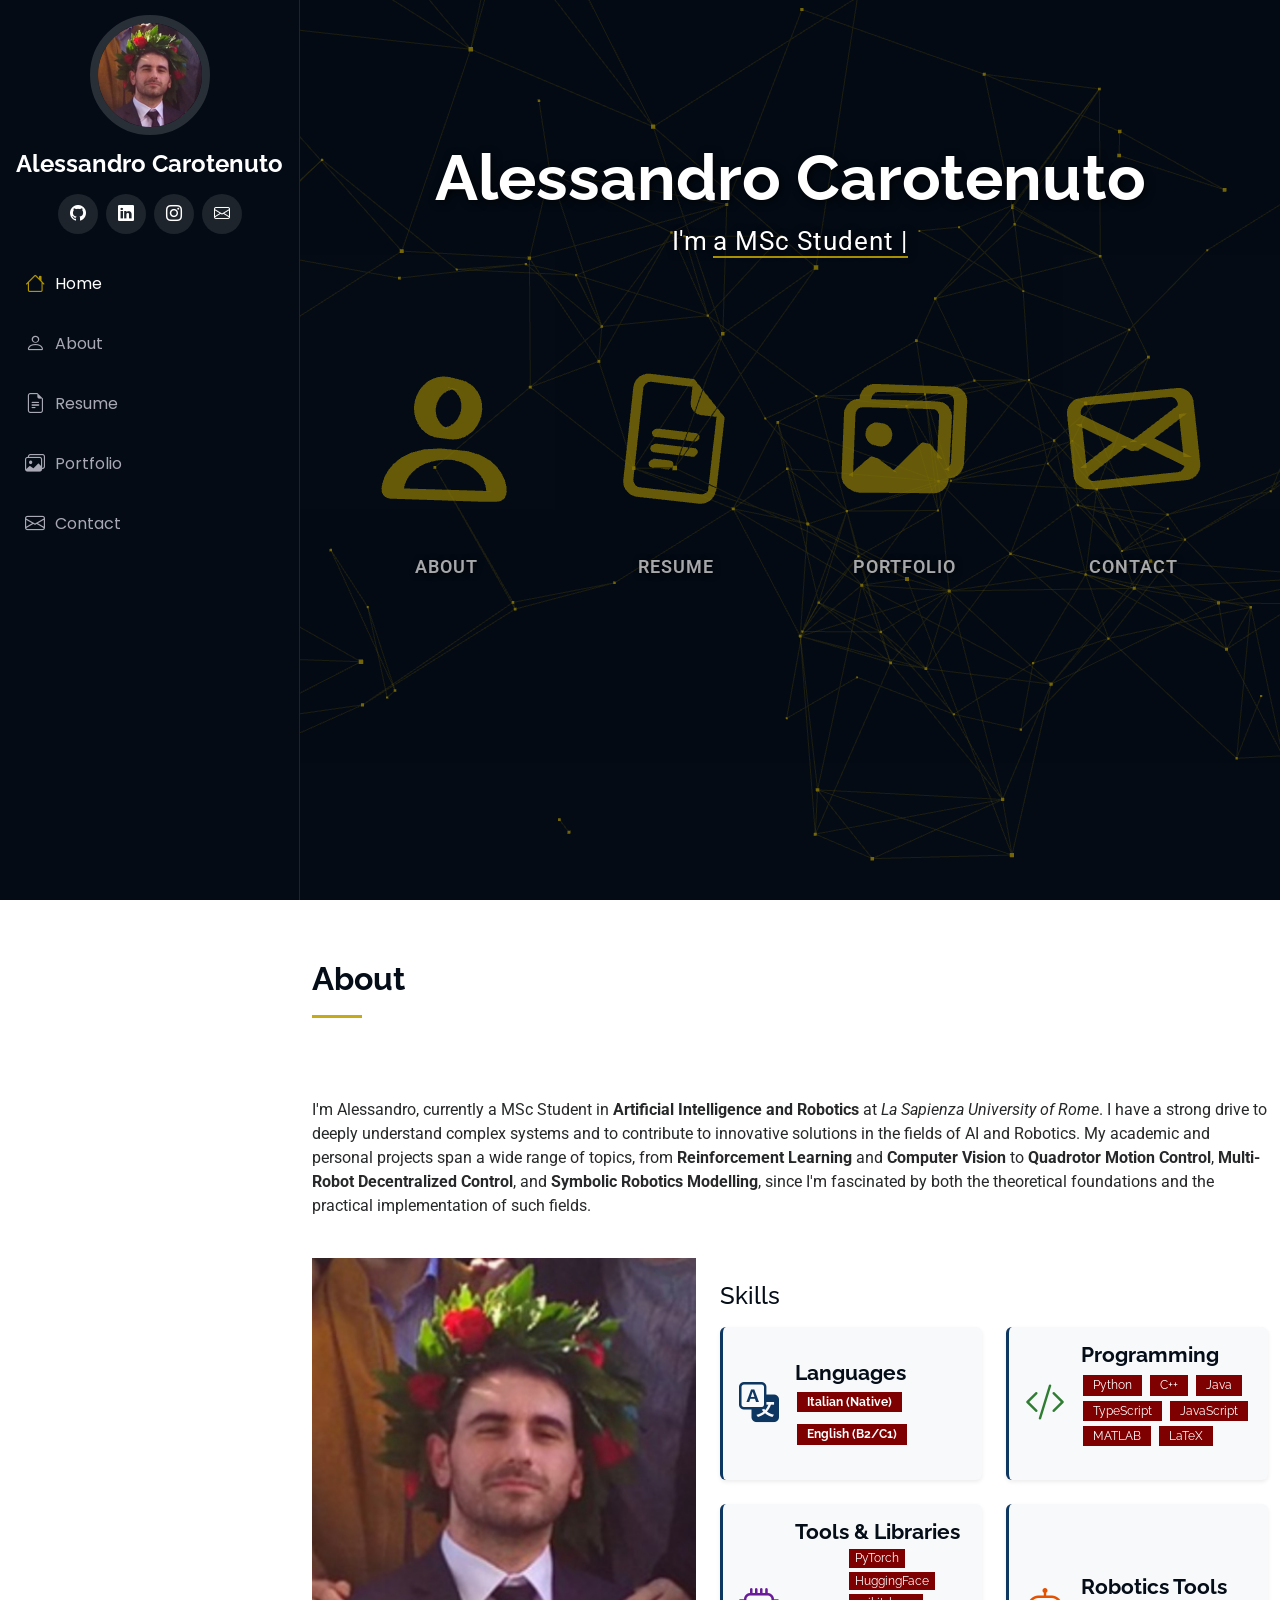
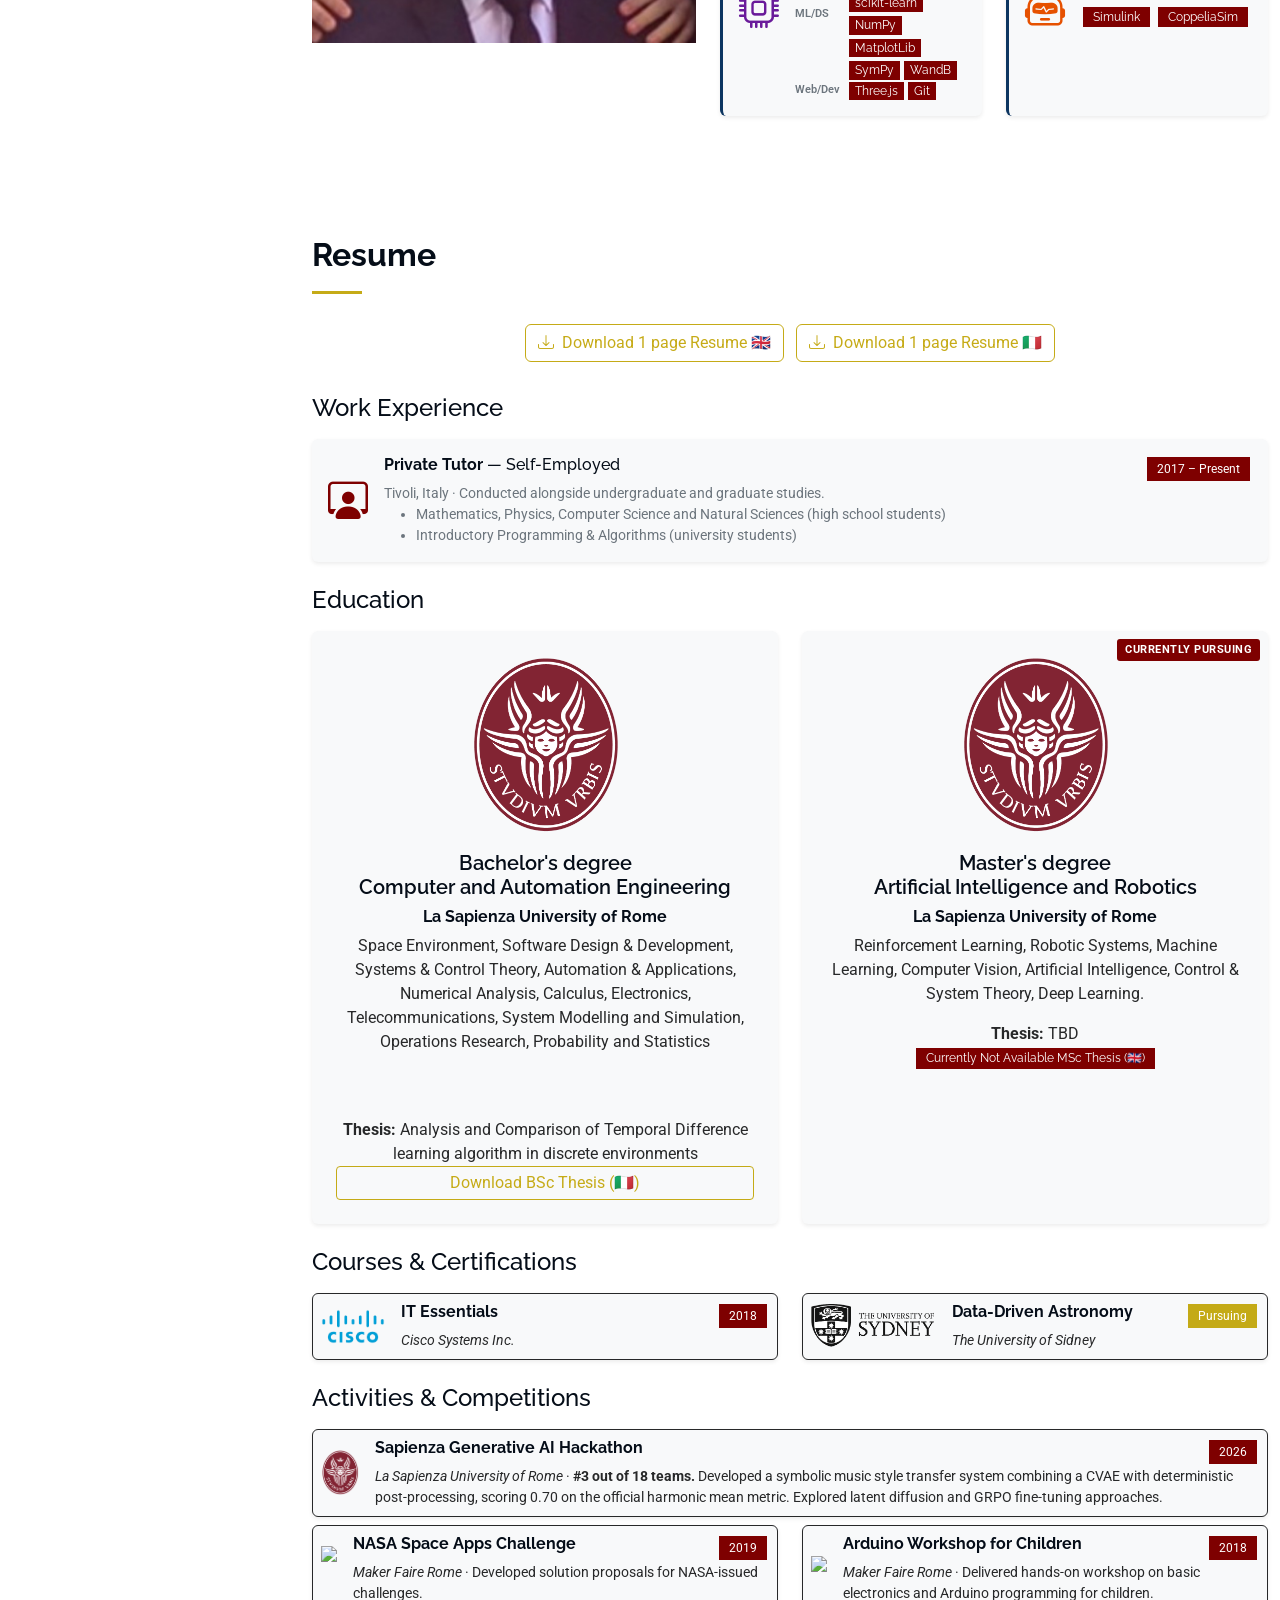
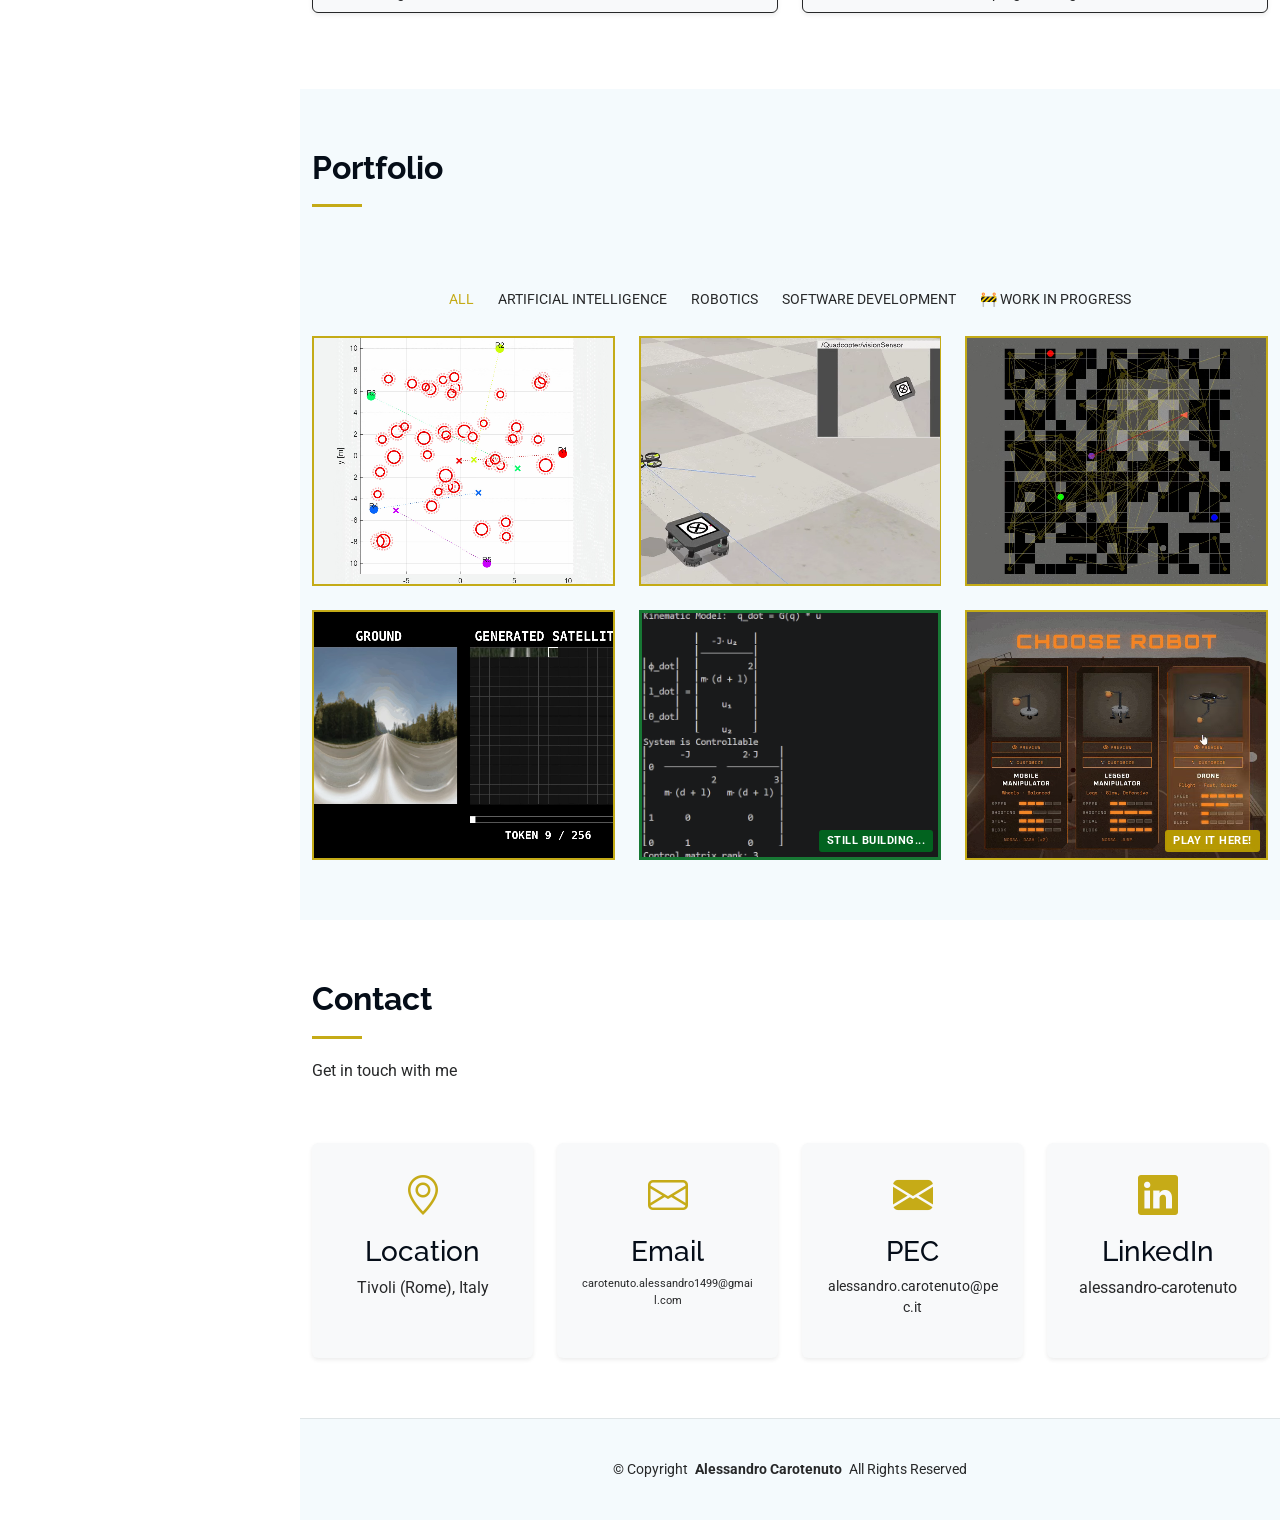
==== index.html @ baea4a48 "update box skills" ====
﻿  <!DOCTYPE html>
  <html lang="en">

  <head>
    <meta charset="utf-8">
    <meta content="width=device-width, initial-scale=1.0" name="viewport">
    <title>A. Carotenuto | Portfolio</title>
    <meta content="Portfolio of Alessandro Carotenuto, MSc student in Artificial Intelligence and Robotics at La Sapienza University of Rome. Projects in reinforcement learning, computer vision, and multi-robot systems." name="description">
    <meta content="Alessandro Carotenuto, AI, Robotics, Machine Learning, Reinforcement Learning, Computer Vision, Sapienza, Portfolio" name="keywords">

    <!-- Favicons -->
    <link href="assets/img/favicon.png" rel="icon">
    <link href="assets/img/apple-touch-icon.png" rel="apple-touch-icon">

    <!-- Fonts -->
    <link href="https://fonts.googleapis.com" rel="preconnect">
    <link href="https://fonts.gstatic.com" rel="preconnect" crossorigin>
    <link href="https://fonts.googleapis.com/css2?family=Roboto:ital,wght@0,100;0,300;0,400;0,500;0,700;0,900;1,100;1,300;1,400;1,500;1,700;1,900&family=Poppins:ital,wght@0,100;0,200;0,300;0,400;0,500;0,600;0,700;0,800;0,900;1,100;1,200;1,300;1,400;1,500;1,600;1,700;1,800;1,900&family=Raleway:ital,wght@0,100;0,200;0,300;0,400;0,500;0,600;0,700;0,800;0,900;1,100;1,200;1,300;1,400;1,500;1,600;1,700;1,800;1,900&display=swap" rel="stylesheet">

    <!-- Vendor CSS Files -->
    <link href="assets/vendor/bootstrap/css/bootstrap.min.css" rel="stylesheet">
    <link href="assets/vendor/bootstrap-icons/bootstrap-icons.css" rel="stylesheet">
    <link href="assets/vendor/aos/aos.css" rel="stylesheet">
    <link href="assets/vendor/glightbox/css/glightbox.min.css" rel="stylesheet">
    <link href="assets/vendor/swiper/swiper-bundle.min.css" rel="stylesheet">

    <!-- Main CSS File -->
    <link href="assets/css/main.css" rel="stylesheet">

    <!-- Cloudflare Web Analytics -->
    <script defer src='https://static.cloudflareinsights.com/beacon.min.js' data-cf-beacon='{"token": "b666515f1a87480980a5361e55433eb5"}'></script>
    <!-- End Cloudflare Web Analytics -->
  </head>

  <body class="index-page">

    <header id="header" class="header dark-background d-flex flex-column">
      <i class="header-toggle d-xl-none bi bi-list"></i>

      <div class="profile-img">
        <img src="assets/img/my-profile-img.jpeg" alt="" class="img-fluid rounded-circle">
      </div>

      <a href="index.html" class="logo d-flex align-items-center justify-content-center">
        <!-- Uncomment the line below if you also wish to use an image logo -->
        <!-- <img src="assets/img/logo.png" alt=""> -->
        <h1 class="sitename">Alessandro Carotenuto</h1>
      </a>

      <div class="social-links text-center">
        <a href="https://github.com/Alessandro-Carotenuto" class="github"><i class="bi bi-github"></i></a>
        <a href="https://www.linkedin.com/in/alessandro-carotenuto-airo" class="linkedin"><i class="bi bi-linkedin"></i></a>
        <a href="https://www.instagram.com/_wisewackywizard_/" class="instagram"><i class="bi bi-instagram"></i></a>
        <a href="mailto:carotenuto.alessandro1499@gmail.com" class="email"><i class="bi bi-envelope"></i></a>
      </div>

      <nav id="navmenu" class="navmenu">
        <ul>
          <li><a href="#coverpage" class="active"><i class="bi bi-house navicon"></i>Home</a></li>
          <li><a href="#about"><i class="bi bi-person navicon"></i> About</a></li>
          <li><a href="#resume"><i class="bi bi-file-earmark-text navicon"></i> Resume</a></li>
          <li><a href="#portfolio"><i class="bi bi-images navicon"></i> Portfolio</a></li>
          <li><a href="#contact"><i class="bi bi-envelope navicon"></i> Contact</a></li>
        </ul>
      </nav>
    </header>

    <main class="main">

      <!-- Hero Section -->
      <section id="coverpage" class="hero section dark-background">

        <canvas id="hero-canvas" aria-hidden="true"></canvas>

        <div class="container" data-aos="fade-up" data-aos-delay="100">
          <h2>Alessandro Carotenuto</h2>
          <p>I'm <span class="typed" data-typed-items="a MSc Student in Artificial Intelligence and Robotics"></span><span class="typed-cursor typed-cursor--blink" aria-hidden="true"></span><span class="typed-cursor typed-cursor--blink" aria-hidden="true"></span></p>

          <nav class="hero-nav" id="hero-nav" aria-label="Section navigation">
            <a href="#about" class="hero-nav-item">
              <span class="hero-nav-slot" data-hero-slot="0" aria-hidden="true"></span>
              <span class="hero-nav-label">About</span>
            </a>
            <a href="#resume" class="hero-nav-item">
              <span class="hero-nav-slot" data-hero-slot="1" aria-hidden="true"></span>
              <span class="hero-nav-label">Resume</span>
            </a>
            <a href="#portfolio" class="hero-nav-item">
              <span class="hero-nav-slot" data-hero-slot="2" aria-hidden="true"></span>
              <span class="hero-nav-label">Portfolio</span>
            </a>
            <a href="#contact" class="hero-nav-item">
              <span class="hero-nav-slot" data-hero-slot="3" aria-hidden="true"></span>
              <span class="hero-nav-label">Contact</span>
            </a>
          </nav>
        </div>

      </section><!-- /Hero Section -->

      <!-- About Section -->
      <section id="about" class="about section">

        <!-- Section Title -->
        <div class="container section-title" data-aos="fade-up">
          <h2>About</h2>
        </div><!-- End Section Title -->

        <div class="container" data-aos="fade-up" data-aos-delay="100">

          <div class="row gy-4 justify-content-center">
            <div><p>I'm Alessandro, currently a MSc Student in <strong>Artificial Intelligence and Robotics</strong> at <i>La Sapienza University of Rome</i>.
                  I have a strong drive to deeply understand complex systems and to contribute to innovative solutions
                  in the fields of AI and Robotics. My academic and personal projects span a wide range of topics,
                  from <strong>Reinforcement Learning</strong> and <strong>Computer Vision</strong> to <strong>Quadrotor Motion Control</strong>, <strong>Multi-Robot Decentralized Control</strong>,
                  and <strong>Symbolic Robotics Modelling</strong>, since I'm fascinated by both the theoretical foundations
                  and the practical implementation of such fields.</p></div>
            <div class="col-lg-5">
              <img src="assets/img/my-profile-img.jpeg" class="img-fluid" alt="">
            </div>
            <div class="col-lg-7 content">

          <h4 class="mt-4 mb-3">Skills</h4>
          <div class="row gy-4">

          <!-- Languages Card -->
          <div class="col-md-6">
            <div class="d-flex align-items-center p-3 bg-light rounded shadow-sm h-100 gap-3" style="border-left: 3px solid #0d3661;">
              <i class="bi bi-translate fs-1" style="color: #0d3661"></i>
              <div>
                <h3 class="mb-1 fw-bold" style="font-size: 1.3rem;">Languages</h3>
                <div class="d-flex gap-2 flex-wrap mt-1">
                  <h4 class="skills-tag"><strong>Italian (Native)</strong></h4>
                  <h4 class="skills-tag"><strong>English (B2/C1)</strong></h4>
                </div>
              </div>
            </div>
          </div>

          <!-- Programming Card -->
          <div class="col-md-6">
            <div class="d-flex align-items-center p-3 bg-light rounded shadow-sm h-100 gap-3" style="border-left: 3px solid #0d3661;">
              <i class="bi bi-code-slash fs-1" style="color: #2e7d32"></i>
              <div>
                <h3 class="mb-1 fw-bold" style="font-size: 1.3rem;">Programming</h3>
                <p class="mb-0 text-secondary" style="font-size: 0.9rem; line-height: 1.2;"><h4 class="skills-tag" tabindex="0" data-bs-toggle="popover" data-bs-trigger="focus" data-bs-title="Python" data-bs-html="true" data-bs-content="Main language used in:<div class=&quot;mt-1&quot;><a class=&quot;popover-tag-btn&quot; href=&quot;portfolio pages/groundtoaerial.html&quot;>Ground-to-Aerial Image Synthesis</a><a class=&quot;popover-tag-btn&quot; href=&quot;portfolio pages/worldgraphrl.html&quot;>Hierarchical RL with Learned World Graph for Navigation</a><a class=&quot;popover-tag-btn&quot; href=&quot;portfolio pages/FASE.html&quot;>Robotics FASE Toolbox</a></div> &amp; Sapienza Generative AI Hackathon">Python</h4>
                  <h4 class="skills-tag" tabindex="0" data-bs-toggle="popover" data-bs-trigger="focus" data-bs-title="C++" data-bs-content="Used for systems-level and performance-critical code.">C++</h4> <h4 class="skills-tag" tabindex="0" data-bs-toggle="popover" data-bs-trigger="focus" data-bs-title="Java" data-bs-content="Studied and used during university studies.">Java</h4>  <h4 class="skills-tag" tabindex="0" data-bs-toggle="popover" data-bs-trigger="focus" data-bs-title="TypeScript" data-bs-content="Used in personal web projects.">TypeScript</h4> <h4 class="skills-tag" tabindex="0" data-bs-toggle="popover" data-bs-trigger="focus" data-bs-title="JavaScript" data-bs-html="true" data-bs-content="Used for <a href=&quot;portfolio pages/mechabasketball.html&quot;>Mecha-Basketball 3D</a> and to build this website.">JavaScript</h4> <h4 class="skills-tag" tabindex="0" data-bs-toggle="popover" data-bs-trigger="focus" data-bs-title="MATLAB" data-bs-html="true" data-bs-content="Used for:<div class=&quot;mt-1&quot;><a class=&quot;popover-tag-btn&quot; href=&quot;portfolio pages/multirobot.html&quot;>Multi-Robot Distributed Systems</a><a class=&quot;popover-tag-btn&quot; href=&quot;portfolio pages/quadlanding.html&quot;>Quadrotor Vision-Based Landing</a></div>">MATLAB</h4> <h4 class="skills-tag" tabindex="0" data-bs-toggle="popover" data-bs-trigger="focus" data-bs-title="LaTeX" data-bs-html="true" data-bs-content="Used to write my <a href=&quot;assets/doc/BSCTHESIS.pdf&quot; target=&quot;_blank&quot;>Bachelor's thesis</a> and technical reports.">LaTeX</h4>
                  </p>
              </div>
            </div>
          </div>

          <!-- Libraries Card -->
          <div class="col-md-6">
            <div class="d-flex align-items-center p-3 bg-light rounded shadow-sm h-100 gap-3" style="border-left: 3px solid #0d3661;">
              <i class="bi bi-cpu fs-1" style="color: #6a1b9a"></i>
              <div>
                <h3 class="mb-1 fw-bold" style="font-size: 1.3rem;">Tools & Libraries</h3>
                <div style="display: grid; grid-template-columns: 48px 1fr; row-gap: 2px; column-gap: 6px; align-items: center;">
                  <div class="text-secondary fw-semibold" style="font-size: 0.7rem;">ML/DS</div>
                  <div class="d-flex flex-wrap gap-1" style="--tag-fs: 12px; --tag-pad: 2px 6px;">
                    <h4 class="skills-tag m-0" style="font-size: var(--tag-fs); padding: var(--tag-pad);" tabindex="0" data-bs-toggle="popover" data-bs-trigger="focus" data-bs-title="PyTorch" data-bs-html="true" data-bs-content="Built and trained models for:<div class=&quot;mt-1&quot;><a class=&quot;popover-tag-btn&quot; href=&quot;portfolio pages/groundtoaerial.html&quot;>Ground-to-Aerial Image Synthesis</a><a class=&quot;popover-tag-btn&quot; href=&quot;portfolio pages/worldgraphrl.html&quot;>Hierarchical RL with Learned World Graph for Navigation</a></div> &amp; Sapienza Generative AI Hackathon">PyTorch</h4> <h4 class="skills-tag m-0" style="font-size: var(--tag-fs); padding: var(--tag-pad);" tabindex="0" data-bs-toggle="popover" data-bs-trigger="focus" data-bs-title="HuggingFace" data-bs-html="true" data-bs-content="Transformers module used in <a href=&quot;portfolio pages/groundtoaerial.html&quot;>Ground-to-Aerial Image Synthesis</a>.">HuggingFace</h4> <h4 class="skills-tag m-0" style="font-size: var(--tag-fs); padding: var(--tag-pad);" tabindex="0" data-bs-toggle="popover" data-bs-trigger="focus" data-bs-title="scikit-learn" data-bs-content="Used for various traditional machine learning techniques.">scikit-learn</h4> <h4 class="skills-tag m-0" style="font-size: var(--tag-fs); padding: var(--tag-pad);" tabindex="0" data-bs-toggle="popover" data-bs-trigger="focus" data-bs-title="NumPy" data-bs-content="Used in practically every project.">NumPy</h4> <h4 class="skills-tag m-0" style="font-size: var(--tag-fs); padding: var(--tag-pad);" tabindex="0" data-bs-toggle="popover" data-bs-trigger="focus" data-bs-title="MatplotLib" data-bs-html="true" data-bs-content="Used for:<div class=&quot;mt-1&quot;><a class=&quot;popover-tag-btn&quot; href=&quot;portfolio pages/worldgraphrl.html&quot;>Hierarchical RL with Learned World Graph for Navigation</a><a class=&quot;popover-tag-btn&quot; href=&quot;portfolio pages/FASE.html&quot;>Robotics FASE Toolbox</a></div>">MatplotLib</h4> <h4 class="skills-tag m-0" style="font-size: var(--tag-fs); padding: var(--tag-pad);" tabindex="0" data-bs-toggle="popover" data-bs-trigger="focus" data-bs-title="SymPy" data-bs-html="true" data-bs-content="Used in <a href=&quot;portfolio pages/FASE.html&quot;>Robotics FASE Toolbox</a>.">SymPy</h4> <h4 class="skills-tag m-0" style="font-size: var(--tag-fs); padding: var(--tag-pad);" tabindex="0" data-bs-toggle="popover" data-bs-trigger="focus" data-bs-title="WandB" data-bs-html="true" data-bs-content="Training tracking for <a href=&quot;portfolio pages/groundtoaerial.html&quot;>Ground-to-Aerial Image Synthesis</a>.">WandB</h4>
                  </div>
                  <div class="text-secondary fw-semibold" style="font-size: 0.7rem;">Web/Dev</div>
                  <div class="d-flex flex-wrap gap-1">
                    <h4 class="skills-tag m-0" style="font-size: 12px; padding: 2px 6px;" tabindex="0" data-bs-toggle="popover" data-bs-trigger="focus" data-bs-title="Three.js" data-bs-html="true" data-bs-content="Used for <a href=&quot;portfolio pages/mechabasketball.html&quot;>Mecha-Basketball 3D</a> and this website's 3D background.">Three.js</h4> <h4 class="skills-tag m-0" style="font-size: 12px; padding: 2px 6px;" tabindex="0" data-bs-toggle="popover" data-bs-trigger="focus" data-bs-title="Git" data-bs-content="Used for version control across all projects.">Git</h4>
                  </div>
                </div>
              </div>
            </div>
          </div>

          <!-- Robotics Tools Card -->
          <div class="col-md-6">
            <div class="d-flex align-items-center p-3 bg-light rounded shadow-sm h-100 gap-3" style="border-left: 3px solid #0d3661;">
              <i class="bi bi-robot fs-1" style="color: #e65100"></i>
              <div>
                <h3 class="mb-1 fw-bold" style="font-size: 1.3rem;">Robotics Tools</h3>
                <p class="mb-0 text-secondary" style="font-size: 0.9rem; line-height: 1.2;"><h4 class="skills-tag" tabindex="0" data-bs-toggle="popover" data-bs-trigger="focus" data-bs-title="Simulink" data-bs-html="true" data-bs-content="Used for:<div class=&quot;mt-1&quot;><a class=&quot;popover-tag-btn&quot; href=&quot;portfolio pages/multirobot.html&quot;>Multi-Robot Distributed Systems</a><a class=&quot;popover-tag-btn&quot; href=&quot;portfolio pages/quadlanding.html&quot;>Quadrotor Vision-Based Landing</a></div>">Simulink</h4>
                  <h4 class="skills-tag" tabindex="0" data-bs-toggle="popover" data-bs-trigger="focus" data-bs-title="CoppeliaSim" data-bs-html="true" data-bs-content="Used in <a href=&quot;portfolio pages/quadlanding.html&quot;>Quadrotor Vision-Based Landing</a>.">CoppeliaSim</h4></p>
              </div>
            </div>
          </div>

        </div>


            </div>
          </div>

        </div>

      </section><!-- /About Section -->


      <!-- Resume Section -->
      <section id="resume" class="resume section">

        <!-- Section Title -->
        <div class="container section-title" data-aos="fade-up" style="padding-bottom: 10px;">
          <h2>Resume</h2>
        </div><!-- End Section Title -->

        <div class="container text-center mb-4" data-aos="fade-up" data-aos-delay="50">
          <a href="assets/doc/Alessandro%20Carotenuto,%20Ago%202026%20(ENG%201pg).pdf" target="_blank" class="btn btn-outline-accent me-2 mb-2">
            <i class="bi bi-download me-2"></i>Download 1 page Resume &#x1F1EC;&#x1F1E7;
          </a>
          <a href="assets/doc/Alessandro%20Carotenuto,%20Ago%202026%20(IT%201pg).pdf" target="_blank" class="btn btn-outline-accent mb-2">
            <i class="bi bi-download me-2"></i>Download 1 page Resume &#x1F1EE;&#x1F1F9;
          </a>
        </div>

        <div class="container">

          <h4 class="mb-3">Work Experience</h4>

          <div class="row gy-2 mb-4">
            <div class="col-12">
              <div class="d-flex align-items-center p-3 bg-light rounded shadow-sm gap-3">
                <i class="bi bi-person-workspace fs-1" style="color: var(--secondary-accent-color); flex-shrink: 0;"></i>
                <div class="d-flex flex-column w-100">
                  <div class="d-flex justify-content-between align-items-start flex-wrap gap-1">
                    <h6 class="mb-0"><strong>Private Tutor</strong> &mdash; Self-Employed</h6>
                    <span class="cat-tag">2017 &ndash; Present</span>
                  </div>
                  <p class="mb-0 small text-secondary">Tivoli, Italy &middot; Conducted alongside undergraduate and graduate studies.</p>
                  <ul class="mb-0 small text-secondary">
                    <li>Mathematics, Physics, Computer Science and Natural Sciences (high school students)</li>
                    <li>Introductory Programming &amp; Algorithms (university students)</li>
                  </ul>
                </div>
              </div>
            </div>
          </div>

          <h4 class="mb-3">Education</h4>

          <div class="row gy-4">

            <!-- BSc -->
            <div class="col-lg-6 col-md-6">
              <div class="d-flex flex-column align-items-center p-4 bg-light rounded shadow-sm text-center h-100">
                <img src="assets/img/logo Sapienza (rgb).png" alt="Sapienza University" style="width: 158px; height: 180px; object-fit: contain;" class="mb-3">
                <h5 class="fw-semibold mb-2">Bachelor's degree <br> Computer and Automation Engineering</h5>
                <h6><strong>La Sapienza University of Rome</strong></h6> 
                <p class="mb-3">Space Environment, Software Design & Development, Systems & Control Theory, Automation & Applications,
                Numerical Analysis, Calculus, Electronics, Telecommunications, System Modelling and Simulation, Operations Research, Probability and Statistics</p><br><br>
                <p class="mb-0"><strong>Thesis:</strong> Analysis and Comparison of Temporal Difference learning algorithm in discrete environments</p>
                <a href="assets/doc/BSCTHESIS.pdf" target="_blank" class="btn btn-sm btn-outline-accent w-100 fs-6">Download BSc Thesis (&#x1F1EE;&#x1F1F9;)</a>
              </div>
            </div>

            <!-- MSc -->
            <div class="col-lg-6 col-md-6"> 
              <div class="d-flex flex-column align-items-center p-4 bg-light rounded shadow-sm text-center h-100">
                <img src="assets/img/logo Sapienza (rgb).png" alt="Sapienza University" style="width: 158px; height: 180px; object-fit: contain;" class="mb-3">
                <h5 class="fw-semibold mb-2">Master's degree <br> Artificial Intelligence and Robotics</h5>
                <h6><strong>La Sapienza University of Rome</strong></h6> 
                <p class="mb-3">Reinforcement Learning, Robotic Systems, Machine Learning, Computer Vision, Artificial Intelligence, Control & System Theory, Deep Learning.</p>
                <p class="mb-0"><strong>Thesis:</strong> TBD </p>
                <h4 class="cat-tag">Currently Not Available  MSc Thesis (&#x1F1EC;&#x1F1E7;)</h4>
                <span class="current-tag">Currently Pursuing</span>
              </div>
            </div>

          </div>

            <h4 class="mt-4 mb-3">Courses & Certifications</h4>

            <div class="row gy-2 mb-3">
              
              <div class="col-md-6"> 
                <div class="d-flex align-items-stretch p-2 bg-light rounded shadow-sm h-100 gap-3 border-limit">
                  <img src="assets/img/icons/cisco.png" style="width: auto; height: 2.2rem; align-self: center;">
                  <div class="d-flex flex-column w-100">
                    <div class="d-flex justify-content-between align-items-start">
                      <h6 class="mb-0"><strong>IT Essentials</strong></h6>
                      <span class="cat-tag">2018</span>
                    </div>
                    <p class="mb-0 small"><i>Cisco Systems Inc.</i></p>
                  </div>
                </div>
              </div>

              <div class="col-md-6"> 
                <div class="d-flex align-items-stretch p-2 bg-light rounded shadow-sm h-100 gap-3 border-limit">
                  <img src="assets/img/icons/UOS .png" style="width: auto; height: 2.8rem; align-self: center">
                  <div class="d-flex flex-column w-100">
                    <div class="d-flex justify-content-between align-items-start">
                      <h6 class="mb-0"><strong>Data-Driven Astronomy</strong></h6>
                      <span class="tech-tag">Pursuing</span>
                    </div>
                    <p class="mb-0 small"><i>The University of Sidney</i></p>
                  </div>
                </div>
              </div>


            </div>

            <h4 class="mt-4 mb-3">Activities &amp; Competitions</h4>

            <div class="row gy-2 mb-3">

              <div class="col-12">
                <div class="d-flex align-items-stretch p-2 bg-light rounded shadow-sm h-100 gap-3 border-limit">
                  <img src="assets/img/logo Sapienza (rgb).png" style="width: auto; height: 2.8rem; align-self: center; flex-shrink: 0;">
                  <div class="d-flex flex-column w-100">
                    <div class="d-flex justify-content-between align-items-start flex-wrap gap-1">
                      <h6 class="mb-0"><strong>Sapienza Generative AI Hackathon</strong></h6>
                      <span class="cat-tag">2026</span>
                    </div>
                    <p class="mb-0 small"><i>La Sapienza University of Rome</i> &middot; <strong>#3 out of 18 teams.</strong> Developed a symbolic music style transfer system combining a CVAE with deterministic post-processing, scoring 0.70 on the official harmonic mean metric. Explored latent diffusion and GRPO fine-tuning approaches.</p>
                  </div>
                </div>
              </div>

              <div class="col-md-6">
                <div class="d-flex align-items-stretch p-2 bg-light rounded shadow-sm h-100 gap-3 border-limit">
                  <img src="https://upload.wikimedia.org/wikipedia/commons/2/27/NASA_Space_Apps_Default_Logo_2-Color_Black.svg" style="width: auto; height: 2.8rem; align-self: center; flex-shrink: 0;">
                  <div class="d-flex flex-column w-100">
                    <div class="d-flex justify-content-between align-items-start flex-wrap gap-1">
                      <h6 class="mb-0"><strong>NASA Space Apps Challenge</strong></h6>
                      <span class="cat-tag">2019</span>
                    </div>
                    <p class="mb-0 small"><i>Maker Faire Rome</i> &middot; Developed solution proposals for NASA-issued challenges.</p>
                  </div>
                </div>
              </div>

              <div class="col-md-6">
                <div class="d-flex align-items-stretch p-2 bg-light rounded shadow-sm h-100 gap-3 border-limit">
                  <img src="https://upload.wikimedia.org/wikipedia/commons/0/0c/Logo_Maker_Faire.svg" style="width: auto; height: 1.6rem; align-self: center; flex-shrink: 0;">
                  <div class="d-flex flex-column w-100">
                    <div class="d-flex justify-content-between align-items-start flex-wrap gap-1">
                      <h6 class="mb-0"><strong>Arduino Workshop for Children</strong></h6>
                      <span class="cat-tag">2018</span>
                    </div>
                    <p class="mb-0 small"><i>Maker Faire Rome</i> &middot; Delivered hands-on workshop on basic electronics and Arduino programming for children.</p>
                  </div>
                </div>
              </div>

            </div>

            <template>
            <div class="row gy-2 mb-3   ">
              <div class="col-md-6"> 
                <div class="d-flex align-items-stretch p-2 bg-light rounded shadow-sm h-100 gap-3">
                  <img src="assets/img/icons/eo.jpg" style="width: auto; height: 3.8rem; align-self: center;">
                  <div class="d-flex flex-column w-100">
                    <div class="d-flex justify-content-between align-items-start">
                      <ul class="mb-1 ps-3">
                        <li><strong>Data Foundations for EO</strong></li>
                        <li><strong>Introduction to ML for EO</strong></li>
                        <li><strong>Beyond the Visible: Intro to Hyperspectral</strong></li>
                        <li><strong>Land in Focus: Basics of RS</strong></li>
                      </ul>
                      <span class="cat-tag">2026</span>
                    </div>
                    <p class="mb-0 small"><i>EO College</i></p>
                  </div>
                </div>
              </div>

              <div class="col-md-6"> 
                <div class="d-flex align-items-stretch p-2 bg-light rounded shadow-sm h-100 gap-3">
                  <img src="assets/img/icons/google.png" style="width: auto; height: 5.2rem; align-self: center;">
                  <div class="d-flex flex-column w-100">
                    <div class="d-flex justify-content-between align-items-start">
                      <h6 class="mb-0"><strong>Foundations of Cybersecurity</strong></h6>
                      <span class="cat-tag">2026</span>
                    </div>
                    <p class="mb-0 small"><i>Google LLC</i></p>
                  </div>
                </div>
              </div>
            </div>

            <div class="row gy-2">
              <div class="col-md-6"> 
                <div class="d-flex align-items-stretch p-2 bg-light rounded shadow-sm h-100 gap-3">
                  <img src="assets/img/icons/uoe.png" style="width: auto; height: 3.8rem; align-self: center;">
                  <div class="d-flex flex-column w-100">
                    <div class="d-flex justify-content-between align-items-start">
                      <h6 class="mb-0"><strong>Observing Earth From Space  </strong></h6>
                      <span class="cat-tag">2026</span>
                    </div>
                    <p class="mb-0 small"><i>University of Edimburgh</i></p>
                  </div>
                </div>
              </div>

              <div class="col-md-6"> 
                <div class="d-flex align-items-stretch p-2 bg-light rounded shadow-sm h-100 gap-3">
                  <img src="assets/img/icons/ucb.png" style="width: auto; height: 2.95rem; align-self: center;">
                  <div class="d-flex flex-column w-100">
                    <div class="d-flex justify-content-between align-items-start">
                      <h6 class="mb-0"><strong>Embedding Sensors and Motors Specialization  </strong></h6>
                      <span class="cat-tag">2026</span>
                    </div>
                    <p class="mb-0 small"><i>University of Colorado Boulder</i></p>
                  </div>
                </div>
              </div>
            </div>
            </template>


        </div>

      </section><!-- /Resume Section -->

      <!-- Portfolio Section -->
      <section id="portfolio" class="portfolio section light-background">

        <!-- Section Title -->
        <div class="container section-title" data-aos="fade-up">
          <h2>Portfolio</h2>
        </div><!-- End Section Title -->

        <div class="container">

          <div class="isotope-layout" data-default-filter="*" data-layout="masonry" data-sort="original-order">

            <ul class="portfolio-filters isotope-filters" data-aos="fade-up" data-aos-delay="100">
              <li data-filter="*" class="filter-active">All</li>
              <li data-filter=".filter-AI">Artificial Intelligence</li>
              <li data-filter=".filter-ROBO">Robotics</li>
              <li data-filter=".filter-SD">Software Development</li>
              <li data-filter=".filter-WIP">&#x1F6A7; Work in Progress</li>
            </ul><!-- End Portfolio Filters -->

            <div class="row gy-4 isotope-container" data-aos="fade-up" data-aos-delay="200">

              <div class="col-lg-4 col-md-6 portfolio-item isotope-item filter-ROBO">
                <div class="portfolio-content h-100">
                  <video class="img-fluid" autoplay loop muted playsinline>
                    <source src="assets/img/portfolio/multirobot.webm" type="video/webm">
                    <source src="assets/img/portfolio/multirobot.mp4" type="video/mp4">
                  </video>
                  <div class="portfolio-info">
                    <h4>Multi-Robot</h4><h4>Distributed Systems</h4>
                    <p>Distributed Collision Avoidance & <br> Connectivity Maintenance for  <br> Multi-Robot Systems</p>
                    <a href="portfolio pages/multirobot.html" title="More Details" class="details-link"><i class="bi bi-card-list"></i></a>
                    <a href="https://git.new/CBFcoord" title="Github" class="github-link"><i class="bi bi-github"></i></a>
                  </div>
                </div>
              </div><!-- End Portfolio Item -->

              <div class="col-lg-4 col-md-6 portfolio-item isotope-item filter-ROBO">
                <div class="portfolio-content h-100">
                  <video class="img-fluid" autoplay loop muted playsinline>
                    <source src="assets/img/portfolio/quadrotor.webm" type="video/webm">
                    <source src="assets/img/portfolio/quadrotor.mp4" type="video/mp4">
                  </video>
                  <div class="portfolio-info">
                    <h4>Quadrotor Control</h4><h4>Computer Vision</h4>
                    <p>Autonomous Quadrotor Vision-Based <br> Tracking & Landing</p>
                    <a href="portfolio pages/quadlanding.html" title="More Details" class="details-link"><i class="bi bi-card-list"></i></a>
                    <a href="https://git.new/quadland" title="Github" class="github-link"><i class="bi bi-github"></i></a>
                  </div>
                </div>
              </div><!-- End Portfolio Item -->

              <div class="col-lg-4 col-md-6 portfolio-item isotope-item filter-AI">
                <div class="portfolio-content h-100">
                  <video class="img-fluid" autoplay loop muted playsinline>
                    <source src="assets/img/portfolio/reinforce.webm" type="video/webm">
                    <source src="assets/img/portfolio/reinforce.mp4" type="video/mp4">
                  </video>
                  <div class="portfolio-info">
                    <h4>Reinforcement Learning</h4><h4>Unsupervised Learning</h4>
                    <p>Hierarchical RL with Learned World Graph for Navigation</p>
                    <a href="portfolio pages/worldgraphrl.html" title="More Details" class="details-link"><i class="bi bi-card-list"></i></a>
                    <a href="https://git.new/WGHRLex" title="Github" class="github-link"><i class="bi bi-github"></i></a>
                  </div>
                </div>
              </div><!-- End Portfolio Item -->

              <div class="col-lg-4 col-md-6 portfolio-item isotope-item filter-AI">
                <div class="portfolio-content h-100">
                  <video class="fit-height" autoplay loop muted playsinline>
                    <source src="assets/img/portfolio/detailed/COVER G2A.webm" type="video/webm">
                    <source src="assets/img/portfolio/detailed/COVER G2A.mp4" type="video/mp4">
                  </video>
                  <div class="portfolio-info">
                    <h4>Computer Vision</h4><h4>Transformers</h4>
                    <p>Ground-to-Aerial Image Synthesis with VQ-GAN and Transformers </p>
                    <a href="portfolio pages/groundtoaerial.html" title="More Details" class="details-link"><i class="bi bi-card-list"></i></a>
                    <a href="https://git.new/synsatTT" title="Github" class="github-link"><i class="bi bi-github"></i></a>
                  </div>
                </div>
              </div><!-- End Portfolio Item -->

              <div class="col-lg-4 col-md-6 portfolio-item isotope-item filter-WIP filter-ROBO filter-SD">
                <div class="portfolio-content h-100">
                  <img src="assets/img/portfolio/fase.png" class="img wip" alt="">
                  <span class="wip-tag">Still Building...</span>
                  <div class="portfolio-info">
                    <h4>Robotic Modelling</h4><h4>Symbolic Computing</h4>
                    <p>Robotics FASE Toolbox</p>
                    <a href="portfolio pages/FASE.html" title="More Details" class="details-link"><i class="bi bi-card-list"></i></a>
                    <a href="https://git.new/FASE" title="Github" class="github-link"><i class="bi bi-github"></i></a>
                  </div>
                </div>
              </div><!-- End Portfolio Item -->

              <div class="col-lg-4 col-md-6 portfolio-item isotope-item filter-SD">
                <div class="portfolio-content h-100">
                  <video class="fit-height" autoplay loop muted playsinline>
                    <source src="assets/img/portfolio/mechabasketball.webm" type="video/webm">
                    <source src="assets/img/portfolio/mechabasketball.mp4" type="video/mp4">
                  </video>
                  <span class="play-tag">Play it here!</span>
                  <div class="portfolio-info">
                    <h4>JavaScript</h4><h4>Three.js</h4><h4>Game Development</h4>
                    <p>Mecha-Basketball 3D Game <br> Procedural Robots & Physics-Based Basketball</p>
                    <a href="portfolio pages/mechabasketball.html" title="More Details" class="details-link"><i class="bi bi-card-list"></i></a>
                    <a href="https://sapienzainteractivegraphicscourse.github.io/final-project-intentionallyblankname/" title="Play Live Demo" target="_blank" rel="noopener" class="play-link"><i class="bi bi-controller"></i></a>
                    <a href="https://github.com/SapienzaInteractiveGraphicsCourse/final-project-intentionallyblankname" title="Github" class="github-link"><i class="bi bi-github"></i></a>
                  </div>
                </div>
              </div><!-- End Portfolio Item -->



              <template>
              <div class="col-lg-4 col-md-6 portfolio-item isotope-item filter-SD">
                <div class="portfolio-content h-100">
                  <img src="assets/img/portfolio/Open Source.png" class="img-fluid" alt="">
                  <div class="portfolio-info">
                    <h4>Python</h4>
                    <p>Open Source Contribution Page</p>
                    <a href="portfolio pages/open-source.html" title="More Details" class="details-link"><i class="bi bi-card-list"></i></a>
                    <a href="" title="Github" class="github-link"><i class="bi bi-github"></i></a>
                  </div>
                </div>
              </div><!-- End Portfolio Item -->

              

              
                               <!-- PORTFOLIO TO BE ADDED  -->
              
              <div class="col-lg-4 col-md-6 portfolio-item isotope-item filter-AI filter-SD">
                <div class="portfolio-content h-100">
                  <img src="assets/img/portfolio/heph.png" class="img-fluid" alt="">
                  <div class="portfolio-info">
                    <h4>Autograd</h4><h4>Neural Networks</h4><h4>RAII</h4><h4>C++</h4>
                    <p>Heph - Deep learning / ML Framework from scratch</p>
                    <a href="portfolio pages/heph.html" title="More Details" class="details-link"><i class="bi bi-card-list"></i></a>
                    <a href="https://github.com/Alessandro-Carotenuto/Heph" title="Github" class="github-link"><i class="bi bi-github"></i></a>
                  </div>
                </div>
              </div><!-- End Portfolio Item -->







              <div class="col-lg-4 col-md-6 portfolio-item isotope-item filter-ROBO">
                <div class="portfolio-content h-100">
                  <img src="assets/img/portfolio/placeholder.png" class="img-fluid" alt="">
                  <div class="portfolio-info">
                    <h4>ROS</h4>
                    <p>Robot Programming Project</p>
                    <a href="" title="More Details" class="details-link"><i class="bi bi-card-list"></i></a>
                    <a href="" title="Github" class="github-link"><i class="bi bi-github"></i></a>
                  </div>
                </div>
              </div><!-- End Portfolio Item -->

              <div class="col-lg-4 col-md-6 portfolio-item isotope-item filter-AI">
                <div class="portfolio-content h-100">
                  <img src="assets/img/portfolio/placeholder.png" class="img thesiswork" alt="">
                  <span class="thesis-tag">MSc Thesis</span>
                  <div class="portfolio-info">
                    <h4>Reinforcement Learning</h4>
                    <p>Reinforcement learning Thesis</p>
                    <a href="" title="More Details" class="details-link"><i class="bi bi-card-list"></i></a>
                    <a href="" title="Github" class="github-link"><i class="bi bi-github"></i></a>
                  </div>
                </div>
              </div><!-- End Portfolio Item -->

              <div class="col-lg-4 col-md-6 portfolio-item isotope-item filter-SD">
                <div class="portfolio-content fit-height h-100">
                  <img src="assets/img/portfolio/placeholder.png" class="img-fluid" alt="">
                  <div class="portfolio-info">
                    <h4>Android Development</h4>
                    <p>Music Thief Projec</p>
                    <a href="" title="More Details" class="details-link"><i class="bi bi-card-list"></i></a>
                    <a href="" title="Github" class="github-link"><i class="bi bi-github"></i></a>
                  </div>
                </div>
              </div><!-- End Portfolio Item -->

            </template>
              
              

            </div><!-- End Portfolio Container -->

          </div>

        </div>

      </section><!-- /Portfolio Section -->

      <!-- Contact Section -->
      <section id="contact" class="contact section">

        <!-- Section Title -->
        <div class="container section-title" data-aos="fade-up">
          <h2>Contact</h2>
          <p>Get in touch with me</p>
        </div><!-- End Section Title -->

        <div class="container" data-aos="fade-up" data-aos-delay="100">

        <div class="row gy-4">

          <div class="col-lg-3 col-md-6">
            <a href="https://maps.google.com/?q=Tivoli+Rome" target="_blank" class="text-decoration-none text-reset">
              <div class="info-wrap text-center bg-light rounded shadow-sm p-4 h-100">
                <i class="bi bi-geo-alt fs-1" style="color: var(--accent-color);"></i>
                <h3 class="mt-2">Location</h3>
                <p>Tivoli (Rome), Italy</p>
              </div>
            </a>
          </div>

          <div class="col-lg-3 col-md-6">
            <div class="info-wrap text-center bg-light rounded shadow-sm p-4 h-100 copy-email" role="button" tabindex="0" data-copy-email="carotenuto.alessandro1499@gmail.com" style="cursor: pointer;">
              <i class="bi bi-envelope fs-1" style="color: var(--accent-color);"></i>
              <h3 class="mt-2">Email</h3>
              <p style="font-size: 11px; word-break: break-all;">carotenuto.alessandro1499@gmail.com</p>
            </div>
          </div>

          <div class="col-lg-3 col-md-6">
            <div class="info-wrap text-center bg-light rounded shadow-sm p-4 h-100 copy-email" role="button" tabindex="0" data-copy-email="alessandro.carotenuto@pec.it" style="cursor: pointer;">
              <i class="bi bi-envelope-fill fs-1" style="color: var(--accent-color);"></i>
              <h3 class="mt-2">PEC</h3>
              <p style="font-size: 14px; word-break: break-all;">alessandro.carotenuto@pec.it</p>
            </div>
          </div>

          <div class="col-lg-3 col-md-6">
            <a href="https://www.linkedin.com/in/alessandro-carotenuto-airo" target="_blank" class="text-decoration-none text-reset">
              <div class="info-wrap text-center bg-light rounded shadow-sm p-4 h-100">
                <i class="bi bi-linkedin fs-1" style="color: var(--accent-color);"></i>
                <h3 class="mt-2">LinkedIn</h3>
                <p>alessandro-carotenuto</p>
              </div>
            </a>
          </div>

        </div>
      </div>

          </div>

        </div>

      </section><!-- /Contact Section -->

    </main>

    <footer id="footer" class="footer position-relative light-background">

      <div class="container">
        <div class="copyright text-center ">
          <p>© <span>Copyright</span> <strong class="px-1 sitename">Alessandro Carotenuto</strong> <span>All Rights Reserved</span></p>
        </div>
      </div>

    </footer>

    <!-- Scroll Top -->
    <a href="#" id="scroll-top" class="scroll-top d-flex align-items-center justify-content-center"><i class="bi bi-arrow-up-short"></i></a>

    <!-- Preloader -->
    <div id="preloader"></div>

    <!-- Vendor JS Files -->
    <script src="assets/vendor/bootstrap/js/bootstrap.bundle.min.js"></script>
    <script src="assets/vendor/php-email-form/validate.js"></script>
    <script src="assets/vendor/aos/aos.js"></script>
    <script src="assets/vendor/typed.js/typed.umd.js"></script>
    <script src="assets/vendor/purecounter/purecounter_vanilla.js"></script>
    <script src="assets/vendor/waypoints/noframework.waypoints.js"></script>
    <script src="assets/vendor/glightbox/js/glightbox.min.js"></script>
    <script src="assets/vendor/imagesloaded/imagesloaded.pkgd.min.js"></script>
    <script src="assets/vendor/isotope-layout/isotope.pkgd.min.js"></script>
    <script src="assets/vendor/swiper/swiper-bundle.min.js"></script>

    <!-- Main JS File -->
    <script src="assets/js/main.js"></script>

    <!-- Hero Three.js scene (ES module, needs SVGLoader for the nav icons) -->
    <script type="importmap">
    {
      "imports": {
        "three": "./assets/vendor/three/build/three.module.js",
        "three/addons/": "./assets/vendor/three/examples/jsm/"
      }
    }
    </script>
    <script type="module" src="assets/js/hero-three.js"></script>

  </body>

  </html>
---- assets/css/main.css ----
/*--------------------------------------------------------------
# Font & Color Variables
--------------------------------------------------------------*/
/* Fonts */
:root {
  --default-font: "Roboto",  system-ui, -apple-system, "Segoe UI", Roboto, "Helvetica Neue", Arial, "Noto Sans", "Liberation Sans", sans-serif, "Apple Color Emoji", "Segoe UI Emoji", "Segoe UI Symbol", "Noto Color Emoji";
  --heading-font: "Raleway",  sans-serif;
  --nav-font: "Poppins",  sans-serif;
}

/* Global Colors - The following color variables are used throughout the website. Updating them here will change the color scheme of the entire website */
:root { 
  --background-color: #ffffff; /* Background color for the entire website, including individual sections */
  --default-color: #272829; /* Default color used for the majority of the text content across the entire website */
  --heading-color: #050d18; /* Color for headings, subheadings and title throughout the website */
  --accent-color: #c0a300e8; /* Accent color that represents your brand on the website. It's used for buttons, links, and other elements that need to stand out */
  --surface-color: #ffffff; /* The surface color is used as a background of boxed elements within sections, such as cards, icon boxes, or other elements that require a visual separation from the global background. */
  --contrast-color: #ffffff; /* Contrast color for text, ensuring readability against backgrounds of accent, heading, or default colors. */
  --secondary-accent-color: #7e0000; /* A secondary accent color that can be used for additional emphasis or to create a complementary color scheme. */
}

/* Nav Menu Colors - The following color variables are used specifically for the navigation menu. They are separate from the global colors to allow for more customization options */
:root {
  --nav-color: #a8a9b4;  /* The default color of the main navmenu links */
  --nav-hover-color: #ffffff; /* Applied to main navmenu links when they are hovered over or active */
  --nav-mobile-background-color: #040b14; /* Used as the background color for mobile navigation menu */
  --nav-dropdown-background-color: #040b14; /* Used as the background color for dropdown items that appear when hovering over primary navigation items */
  --nav-dropdown-color: #a8a9b4; /* Used for navigation links of the dropdown items in the navigation menu. */
  --nav-dropdown-hover-color: #ffffff; /* Similar to --nav-hover-color, this color is applied to dropdown navigation links when they are hovered over. */
}

/* Color Presets - These classes override global colors when applied to any section or element, providing reuse of the sam color scheme. */

.light-background {
  --background-color: #f4fafd;
  --surface-color: #ffffff;
}

.dark-background {
  --background-color: #040b14;
  --default-color: #ffffff;
  --heading-color: #ffffff;
  --surface-color: #151f2b;
  --contrast-color: #ffffff;
}

/* Smooth scroll */
:root {
  scroll-behavior: smooth;
}

/*--------------------------------------------------------------
# General Styling & Shared Classes
--------------------------------------------------------------*/
body {
  color: var(--default-color);
  background-color: var(--background-color);
  font-family: var(--default-font);
}






a {
  color: var(--accent-color);
  text-decoration: none;
  transition: 0.3s;
}

a:hover {
  color: color-mix(in srgb, var(--accent-color), transparent 25%);
  text-decoration: none;
}

h1,
h2,
h3,
h4,
h5,
h6 {
  color: var(--heading-color);
  font-family: var(--heading-font);
}

/* PHP Email Form Messages
------------------------------*/
.php-email-form .error-message {
  display: none;
  background: #df1529;
  color: #ffffff;
  text-align: left;
  padding: 15px;
  margin-bottom: 24px;
  font-weight: 600;
}

.php-email-form .sent-message {
  display: none;
  color: #ffffff;
  background: #059652;
  text-align: center;
  padding: 15px;
  margin-bottom: 24px;
  font-weight: 600;
}

.php-email-form .loading {
  display: none;
  background: var(--surface-color);
  text-align: center;
  padding: 15px;
  margin-bottom: 24px;
}

.php-email-form .loading:before {
  content: "";
  display: inline-block;
  border-radius: 50%;
  width: 24px;
  height: 24px;
  margin: 0 10px -6px 0;
  border: 3px solid var(--accent-color);
  border-top-color: var(--surface-color);
  animation: php-email-form-loading 1s linear infinite;
}

@keyframes php-email-form-loading {
  0% {
    transform: rotate(0deg);
  }

  100% {
    transform: rotate(360deg);
  }
}

/*--------------------------------------------------------------
# Global Header
--------------------------------------------------------------*/
.header {
  color: var(--default-color);
  background-color: var(--background-color);
  position: fixed;
  top: 0;
  left: 0;
  bottom: 0;
  padding: 0 15px;
  width: 300px;
  transition: all ease-in-out 0.3s;
  overflow-y: auto;
  z-index: 997;
  border-right: 1px solid color-mix(in srgb, var(--default-color), transparent 90%);
}

.header .profile-img img {
  margin: 15px auto;
  display: block;
  width: 120px;
  border: 8px solid color-mix(in srgb, var(--default-color), transparent 85%);
}

.header .logo {
  line-height: 1;
  margin-bottom: 15px;
}

.header .logo img {
  max-height: 32px;
  margin-right: 8px;
}

.header .logo h1 {
  font-size: 24px;
  margin: 0;
  font-weight: 700;
  color: var(--heading-color);
}

.header .social-links {
  margin: 0 0 20px 0;
}

.header .social-links a {
  font-size: 16px;
  display: inline-flex;
  align-items: center;
  justify-content: center;
  background: color-mix(in srgb, var(--default-color), transparent 90%);
  color: var(--default-color);
  margin: 0 2px;
  border-radius: 50%;
  text-align: center;
  width: 40px;
  height: 40px;
  transition: 0.3s;
}

.header .social-links a:hover {
  color: var(--contrast-color);
  background: var(--accent-color);
}

@media (min-width: 1200px) {

  .header~main,
  .header~#footer {
    margin-left: 300px;
  }
}

@media (max-width: 1199px) {
  .header {
    left: -100%;
  }
}

.header.header-show {
  left: 0;
}

.header .header-toggle {
  color: var(--contrast-color);
  background-color: var(--accent-color);
  font-size: 22px;
  display: flex;
  align-items: center;
  justify-content: center;
  width: 40px;
  height: 40px;
  border-radius: 50%;
  cursor: pointer;
  position: fixed;
  top: 15px;
  right: 15px;
  z-index: 9999;
  transition: background-color 0.3s;
}

.header .header-toggle:hover {
  color: var(--contrast-color);
  background-color: color-mix(in srgb, var(--accent-color) 90%, white 15%);
}

/*--------------------------------------------------------------
# Navigation Menu
--------------------------------------------------------------*/
.mobile-nav-toggle {
  display: none;
}

.navmenu {
  padding: 0;
  z-index: 9997;
}

.navmenu ul {
  list-style: none;
  padding: 0 0 20px 0;
  margin: 0;
}

.navmenu a,
.navmenu a:focus {
  color: var(--nav-color);
  padding: 15px 10px;
  font-family: var(--nav-font);
  font-size: 16px;
  font-weight: 400;
  display: flex;
  align-items: center;
  white-space: nowrap;
  transition: 0.3s;
  width: 100%;
}

.navmenu a .navicon,
.navmenu a:focus .navicon {
  font-size: 20px;
  margin-right: 10px;
}

.navmenu a .toggle-dropdown,
.navmenu a:focus .toggle-dropdown {
  font-size: 12px;
  line-height: 0;
  margin-left: auto;
  width: 30px;
  height: 30px;
  display: flex;
  align-items: center;
  justify-content: center;
  border-radius: 50%;
  transition: 0.3s;
  flex-shrink: 0;
  background-color: color-mix(in srgb, var(--accent-color), transparent 90%);
}

.navmenu a .toggle-dropdown:hover,
.navmenu a:focus .toggle-dropdown:hover {
  background-color: var(--accent-color);
  color: var(--contrast-color);
}

.navmenu a:hover,
.navmenu .active,
.navmenu .active:focus {
  color: var(--nav-hover-color);
}

.navmenu a:hover .navicon,
.navmenu .active .navicon,
.navmenu .active:focus .navicon {
  color: var(--accent-color);
}

.navmenu .active .toggle-dropdown,
.navmenu .active:focus .toggle-dropdown {
  background-color: var(--accent-color);
  color: var(--contrast-color);
  transform: rotate(180deg);
}

.navmenu .dropdown {
  display: block;
}

.navmenu .dropdown a,
.navmenu .dropdown a:focus {
  color: --nav-dropdown-color;
}

.navmenu .dropdown a:hover,
.navmenu .dropdown .active,
.navmenu .dropdown .active:focus {
  color: var(--nav-dropdown-hover-color);
}

.navmenu .dropdown ul {
  position: static;
  display: none;
  z-index: 99;
  padding: 5px 10px;
  margin: 5px 10px;
  background-color: var(--nav-dropdown-background-color);
  border: 1px solid color-mix(in srgb, var(--default-color), transparent 90%);
  box-shadow: none;
  transition: all 0.5s ease-in-out;
}

.navmenu .dropdown ul ul {
  background-color: rgba(33, 37, 41, 0.1);
}

.navmenu .dropdown>.dropdown-active {
  display: block;
  background-color: rgba(33, 37, 41, 0.03);
}

/*--------------------------------------------------------------
# Global Footer
--------------------------------------------------------------*/
.footer {
  color: var(--default-color);
  background-color: var(--background-color);
  font-size: 14px;
  padding: 40px 0;
  position: relative;
  border-top: 1px solid color-mix(in srgb, var(--default-color), transparent 90%);
}

.footer .copyright p {
  margin-bottom: 0;
}

.footer .credits {
  margin-top: 4px;
  font-size: 13px;
  text-align: center;
}

/*--------------------------------------------------------------
# Preloader
--------------------------------------------------------------*/
#preloader {
  position: fixed;
  inset: 0;
  z-index: 999999;
  overflow: hidden;
  background: var(--background-color);
  transition: all 0.6s ease-out;
}

#preloader:before {
  content: "";
  position: fixed;
  top: calc(50% - 30px);
  left: calc(50% - 30px);
  border: 6px solid #ffffff;
  border-color: var(--accent-color) transparent var(--accent-color) transparent;
  border-radius: 50%;
  width: 60px;
  height: 60px;
  animation: animate-preloader 1.5s linear infinite;
}

@keyframes animate-preloader {
  0% {
    transform: rotate(0deg);
  }

  100% {
    transform: rotate(360deg);
  }
}

/*--------------------------------------------------------------
# Scroll Top Button
--------------------------------------------------------------*/
.scroll-top {
  position: fixed;
  visibility: hidden;
  opacity: 0;
  right: 15px;
  bottom: -15px;
  z-index: 99999;
  background-color: var(--accent-color);
  width: 44px;
  height: 44px;
  border-radius: 50px;
  transition: all 0.4s;
}

.scroll-top i {
  font-size: 24px;
  color: var(--contrast-color);
  line-height: 0;
}

.scroll-top:hover {
  background-color: color-mix(in srgb, var(--accent-color), transparent 20%);
  color: var(--contrast-color);
}

.scroll-top.active {
  visibility: visible;
  opacity: 1;
  bottom: 15px;
}

/*--------------------------------------------------------------
# Disable aos animation delay on mobile devices
--------------------------------------------------------------*/
@media screen and (max-width: 768px) {
  [data-aos-delay] {
    transition-delay: 0 !important;
  }
}

/*--------------------------------------------------------------
# Global Page Titles & Breadcrumbs
--------------------------------------------------------------*/
.page-title {
  color: var(--default-color);
  background-color: var(--background-color);
  padding: 25px 0;
  position: relative;
}

.page-title h1 {
  font-size: 24px;
  font-weight: 700;
}

.page-title .breadcrumbs ol {
  display: flex;
  flex-wrap: wrap;
  list-style: none;
  padding: 0;
  margin: 0;
  font-size: 14px;
  font-weight: 400;
}

.page-title .breadcrumbs ol li+li {
  padding-left: 10px;
}

.page-title .breadcrumbs ol li+li::before {
  content: "/";
  display: inline-block;
  padding-right: 10px;
  color: color-mix(in srgb, var(--default-color), transparent 70%);
}

/*--------------------------------------------------------------
# Global Sections
--------------------------------------------------------------*/
section,
.section {
  color: var(--default-color);
  background-color: var(--background-color);
  padding: 60px 0;
  overflow: clip;
}

.project-page {
  padding-bottom: 0;
}

/*--------------------------------------------------------------
# Global Section Titles
--------------------------------------------------------------*/
.section-title {
  padding-bottom: 60px;
  position: relative;
}

.section-title-small{
  margin-bottom: -40px;
}

.section-title h2, .section-title-small h2 {
  font-size: 32px;
  font-weight: 700;
  margin-bottom: 20px;
  padding-bottom: 20px;
  position: relative;
}

.section-title h2:after, .section-title-small h2:after {
  content: "";
  position: absolute;
  display: block;
  width: 50px;
  height: 3px;
  background: var(--accent-color);
  left: 0;
  bottom: 0;
}

.section-title p, .section-title-small p {
  margin-bottom: 0;
}

/*--------------------------------------------------------------
# Hero Section
--------------------------------------------------------------*/
.hero {
  width: 100%;
  min-height: 100vh;
  position: relative;
  padding: 140px 0 80px;
  display: flex;
  flex-direction: column;
  align-items: center;
  justify-content: flex-start;
}

.hero img,
.hero canvas {
  position: absolute;
  inset: 0;
  display: block;
  width: 100%;
  height: 100%;
  object-fit: cover;
  z-index: 1;
}

.hero:before {
  content: "";
  background: color-mix(in srgb, var(--background-color), transparent 70%);
  position: absolute;
  inset: 0;
  z-index: 2;
}

.hero .container {
  position: relative;
  z-index: 3;
  text-align: center;
}

.hero h2 {
  margin: 0;
  font-size: 64px;
  font-weight: 700;
  text-shadow: 2px 2px 8px rgba(0, 0, 0, 0.7);
}

.hero p {
  margin: 5px 0 0 0;
  font-size: 26px;
  text-shadow: 2px 2px 8px rgba(0, 0, 0, 0.8);
}

.hero p span {
  letter-spacing: 1px;
  border-bottom: 2px solid var(--accent-color);
}

.hero .social-links {
  margin-top: 25px;
}

.hero .social-links a {
  font-size: 24px;
  display: inline-block;
  color: color-mix(in srgb, var(--default-color), transparent 50%);
  line-height: 1;
  margin-right: 20px;
  transition: 0.3s;
}

.hero .social-links a:hover {
  color: var(--accent-color);
}

@media (max-width: 768px) {
  .hero h2 {
    font-size: 32px;
  }

  .hero p {
    font-size: 20px;
  }
}

.hero-nav {
  display: flex;
  width: 100%;
  justify-content: space-evenly;
  flex-wrap: wrap;
  gap: 24px;
  margin-top: 12vh;
}

.hero-nav-item {
  display: flex;
  flex-direction: column;
  align-items: center;
  gap: 44px;
  text-decoration: none;
  outline: none;
}

.hero-nav-slot {
  display: block;
  width: 140px;
  height: 140px;
  pointer-events: none;
}

.hero-nav-label {
  font-size: 18px;
  font-weight: 600;
  letter-spacing: 1px;
  text-transform: uppercase;
  color: color-mix(in srgb, var(--default-color), transparent 35%);
  text-shadow: 1px 1px 6px rgba(0, 0, 0, 0.8);
  transition: color 0.3s, text-shadow 0.3s;
}

.hero-nav-item:hover .hero-nav-label,
.hero-nav-item:focus-visible .hero-nav-label {
  color: var(--accent-color);
  text-shadow: 0 0 12px color-mix(in srgb, var(--accent-color), transparent 30%);
}

.hero-nav-item:focus-visible {
  box-shadow: 0 0 0 2px color-mix(in srgb, var(--accent-color), transparent 40%);
  border-radius: 6px;
}

@media (max-width: 576px) {
  .hero-nav {
    gap: 32px 16px;
    margin-top: 40px;
  }

  .hero-nav-item {
    gap: 36px;
    width: calc(50% - 8px); /* exactly 2 per row */
  }

  .hero-nav-slot {
    width: 90px;
    height: 90px;
  }

  .hero-nav-label {
    font-size: 14px;
    text-align: center;
  }
}

/*--------------------------------------------------------------
# About Section
--------------------------------------------------------------*/
.about .content h2 {
  font-weight: 700;
  font-size: 24px;
}

.about .content ul {
  list-style: none;
  padding: 0;
}

.about .content ul li {
  margin-bottom: 20px;
  display: flex;
  align-items: center;
}

.about .content ul strong {
  margin-right: 10px;
}

.about .content ul i {
  font-size: 16px;
  margin-right: 5px;
  color: var(--accent-color);
  line-height: 0;
}

/*--------------------------------------------------------------
# Stats Section
--------------------------------------------------------------*/
.stats .stats-item {
  padding: 30px;
  width: 100%;
}

.stats .stats-item i {
  color: var(--accent-color);
  display: block;
  font-size: 44px;
  float: left;
  line-height: 0;
}

.stats .stats-item .purecounter {
  color: var(--heading-color);
  font-size: 48px;
  line-height: 40px;
  display: block;
  font-weight: 700;
  margin-left: 60px;
}

.stats .stats-item p {
  color: color-mix(in srgb, var(--default-color), transparent 40%);
  padding: 15px 0 0 0;
  margin: 0 0 0 60px;
  font-family: var(--heading-font);
  font-size: 14px;
}

/*--------------------------------------------------------------
# Skills Section
--------------------------------------------------------------*/
.skills .progress {
  height: 60px;
  display: block;
  background: none;
  border-radius: 0;
}

.skills .progress .skill {
  color: var(--heading-color);
  padding: 0;
  margin: 0 0 6px 0;
  text-transform: uppercase;
  display: block;
  font-weight: 600;
  font-family: var(--heading-font);
}

.skills .progress .skill .val {
  float: right;
  font-style: normal;
}

.skills .progress-bar-wrap {
  background: color-mix(in srgb, var(--default-color), transparent 90%);
  height: 10px;
}

.skills .progress-bar {
  width: 1px;
  height: 10px;
  transition: 0.9s;
  background-color: var(--accent-color);
}

/*--------------------------------------------------------------
# Resume Section
--------------------------------------------------------------*/
.resume .resume-title {
  color: var(--heading-color);
  font-size: 26px;
  font-weight: 700;
  margin-top: 20px;
  margin-bottom: 20px;
}

.resume .resume-item {
  padding: 0 0 20px 20px;
  margin-top: -2px;
  border-left: 2px solid var(--accent-color);
  position: relative;
}



.resume .resume-item h4 {
  line-height: 18px;
  font-size: 18px;
  font-weight: 600;
  text-transform: uppercase;
  color: color-mix(in srgb, var(--default-color), transparent 20%);
  margin-bottom: 10px;
}

.resume .resume-item h5 {
  font-size: 16px;
  padding: 5px 15px;
  display: inline-block;
  font-weight: 600;
  margin-bottom: 10px;
}

.resume .resume-item ul {
  padding-left: 20px;
}

.resume .resume-item ul li {
  padding-bottom: 10px;
}

.resume .resume-item:last-child {
  padding-bottom: 0;
}

.resume .resume-item::before {
  content: "";
  position: absolute;
  width: 16px;
  height: 16px;
  border-radius: 50px;
  left: -9px;
  top: 0;
  background: var(--background-color);
  border: 2px solid var(--accent-color);
}

.border-limit 
{
  border: 0.5px solid var(--default-color);
}


.current-tag {
  position: absolute;
  top: 8px;
  right: 8px;
  background-color: var(--secondary-accent-color);
  color: #ffffff;
  font-size: 11px;
  font-weight: 700;
  padding: 3px 8px;
  border-radius: 3px;
  z-index: 2;
  letter-spacing: 0.5px;
  text-transform: uppercase;
  pointer-events: none;
}

#resume .col-lg-6 > div {
  position: relative;
}

/* --------------------------------------------------------------
# Buttons
--------------------------------------------------------------*/


.btn-outline-accent {
  border: 1px solid var(--accent-color);
  color: var(--accent-color);
  transition: 0.3s;
}

.btn-outline-accent:hover {
  background-color: var(--accent-color);
  color: white;
}

/*--------------------------------------------------------------
# Portfolio Section
--------------------------------------------------------------*/
.portfolio .portfolio-filters {
  padding: 0;
  margin: 0 auto 20px auto;
  list-style: none;
  text-align: center;
}

.portfolio .portfolio-filters li {
  cursor: pointer;
  display: inline-block;
  padding: 0;
  font-size: 14px;
  font-weight: 400;
  margin: 0 10px;
  line-height: 1;
  text-transform: uppercase;
  margin-bottom: 10px;
  transition: all 0.3s ease-in-out;
}

.portfolio .portfolio-filters li:hover,
.portfolio .portfolio-filters li.filter-active {
  color: var(--accent-color);
}

.portfolio .portfolio-filters li:first-child {
  margin-left: 0;
}

.portfolio .portfolio-filters li:last-child {
  margin-right: 0;
}

@media (max-width: 575px) {
  .portfolio .portfolio-filters li {
    font-size: 14px;
    margin: 0 5px;
  }
}

.portfolio .portfolio-content {
  position: relative;
  overflow: hidden;
}


.portfolio .portfolio-content img,
.portfolio .portfolio-content video {
  display: block;           /* video defaults to inline and reserves baseline gap that img doesn't (Bootstrap only resets img/svg) */
  transition: 0.3s;
  width: 100%;
  height: 250px;            /*fixed height for all portfolio items to maintain a consistent grid layout*/
  object-fit: cover;        /* cut the image to fill the container without distortion */
  border: 2px solid var(--accent-color);
}

.portfolio .portfolio-content img.fit-height,
.portfolio .portfolio-content video.fit-height {
  object-fit: cover;
}

.portfolio .portfolio-content img.thesiswork {
  transition: 0.3s;
  width: 100%;
  height: 250px;            /*fixed height for all portfolio items to maintain a consistent grid layout*/
  object-fit: cover;        /* cut the image to fill the container without distortion */
  border: 3px solid var(--secondary-accent-color);
}

.portfolio .portfolio-content img.wip {
  transition: 0.3s;
  width: 100%;
  height: 250px;            /*fixed height for all portfolio items to maintain a consistent grid layout*/
  object-fit: cover;        /* cut the image to fill the container without distortion */
  border: 3px solid #006c1fe7;
}

.portfolio .portfolio-content .thesis-tag {
  position: absolute;
  bottom: 8px;
  right: 8px;
  background-color: var(--secondary-accent-color);
  color: #ffffff;
  font-size: 11px;
  font-weight: 700;
  padding: 3px 8px;
  border-radius: 3px;
  z-index: 2;
  letter-spacing: 0.5px;
  text-transform: uppercase;
  pointer-events: none;
}

.portfolio .portfolio-content .wip-tag {
  position: absolute;
  bottom: 8px;
  right: 8px;
  background-color: #006c1fe7;
  color: #ffffff;
  font-size: 11px;
  font-weight: 700;
  padding: 3px 8px;
  border-radius: 3px;
  z-index: 2;
  letter-spacing: 0.5px;
  text-transform: uppercase;
  pointer-events: none;
}

.portfolio .portfolio-content .play-tag {
  position: absolute;
  bottom: 8px;
  right: 8px;
  background-color: var(--accent-color);
  color: #ffffff;
  font-size: 11px;
  font-weight: 700;
  padding: 3px 8px;
  border-radius: 3px;
  z-index: 2;
  letter-spacing: 0.5px;
  text-transform: uppercase;
  pointer-events: none;
}

.portfolio .portfolio-content .portfolio-info {
  opacity: 0;
  position: absolute;
  inset: 0;
  z-index: 3;
  transition: all ease-in-out 0.3s;
  background: rgba(0, 0, 0, 0.6);
  padding: 15px;
}

.portfolio .portfolio-content .portfolio-info h4 {
  font-size: 14px;
  padding: 5px 10px;
  font-weight: 400;
  color: #ffffff;
  display: inline-block;
  background-color: var(--accent-color);
}

.portfolio .portfolio-content .portfolio-info p {
  position: absolute;
  bottom: 10px;
  text-align: center;
  display: inline-block;
  left: 0;
  right: 0;
  font-size: 16px;
  font-weight: 600;
  color: rgba(255, 255, 255, 0.8);
}

.portfolio .portfolio-content .portfolio-info .details-link,
.portfolio .portfolio-content .portfolio-info .github-link
 {
  position: absolute;
  font-size: 26px;
  top: calc(50% - 14px);
  color: #fff;
  transition: 0.3s;
  line-height: 1.2;
}

/* Details icon - left of center */
.portfolio .portfolio-content .portfolio-info .details-link {
  left: calc(50% - 44px);
  top: calc(50% - 16px);
  font-size: 34px;
  line-height: 0;
}

/* Github icon - right of center */
.portfolio .portfolio-content .portfolio-info .github-link {
  left: calc(50% + 10px);
  font-size: 28px;
}

/* Play/live-demo icon - only present on items that offer a playable build */
.portfolio .portfolio-content .portfolio-info .play-link {
  position: absolute;
  font-size: 28px;
  top: calc(50% - 14px);
  color: #fff;
  transition: 0.3s;
  line-height: 1.2;
  left: calc(50% - 14px);
}

/* When a play-link is present, spread the three icons evenly */
.portfolio .portfolio-content .portfolio-info:has(.play-link) .details-link {
  left: calc(50% - 62px);
}

.portfolio .portfolio-content .portfolio-info:has(.play-link) .github-link {
  left: calc(50% + 34px);
}

.portfolio .portfolio-content .portfolio-info .details-link:hover,
.portfolio .portfolio-content .portfolio-info .github-link:hover,
.portfolio .portfolio-content .portfolio-info .play-link:hover
{
  color: var(--accent-color);
}


.portfolio .portfolio-content:hover .portfolio-info {
  opacity: 1;
}

.portfolio .portfolio-content:hover img,
.portfolio .portfolio-content:hover video {
  transform: scale(1.1);
}


/*--------------------------------------------------------------
# Services Section
--------------------------------------------------------------*/
.services .service-item {
  position: relative;
}

.services .service-item .icon {
  background: var(--accent-color);
  display: flex;
  align-items: center;
  justify-content: center;
  width: 54px;
  height: 54px;
  border-radius: 50%;
  transition: 0.5s;
  border: 1px solid var(--accent-color);
  margin-right: 20px;
}

.services .service-item .icon i {
  color: var(--contrast-color);
  font-size: 24px;
  line-height: 0;
}

.services .service-item:hover .icon {
  background: var(--surface-color);
}

.services .service-item:hover .icon i {
  color: var(--accent-color);
}

.services .service-item .title {
  font-weight: 700;
  margin-bottom: 15px;
  font-size: 18px;
}

.services .service-item .title a {
  color: var(--heading-color);
}

.services .service-item .title a:hover {
  color: var(--accent-color);
}

.services .service-item .description {
  line-height: 24px;
  font-size: 14px;
}

/*--------------------------------------------------------------
# Testimonials Section
--------------------------------------------------------------*/
.testimonials .testimonials-carousel,
.testimonials .testimonials-slider {
  overflow: hidden;
}

.testimonials .testimonial-item {
  box-sizing: content-box;
  text-align: center;
  min-height: 320px;
}

.testimonials .testimonial-item .testimonial-img {
  width: 90px;
  border-radius: 50%;
  margin: 0 auto;
}

.testimonials .testimonial-item h3 {
  font-size: 18px;
  font-weight: bold;
  margin: 10px 0 5px 0;
}

.testimonials .testimonial-item h4 {
  font-size: 14px;
  color: color-mix(in srgb, var(--default-color), transparent 20%);
  margin: 0;
}

.testimonials .testimonial-item .quote-icon-left,
.testimonials .testimonial-item .quote-icon-right {
  color: color-mix(in srgb, var(--accent-color), transparent 40%);
  font-size: 26px;
  line-height: 0;
}

.testimonials .testimonial-item .quote-icon-left {
  display: inline-block;
  left: -5px;
  position: relative;
}

.testimonials .testimonial-item .quote-icon-right {
  display: inline-block;
  right: -5px;
  position: relative;
  top: 10px;
  transform: scale(-1, -1);
}

.testimonials .testimonial-item p {
  font-style: italic;
  margin: 0 15px 15px 15px;
  padding: 20px;
  background-color: var(--surface-color);
  position: relative;
  margin-bottom: 35px;
  border-radius: 6px;
  box-shadow: 0px 2px 15px rgba(0, 0, 0, 0.1);
}

.testimonials .testimonial-item p::after {
  content: "";
  width: 0;
  height: 0;
  border-top: 20px solid var(--surface-color);
  border-right: 20px solid transparent;
  border-left: 20px solid transparent;
  position: absolute;
  bottom: -20px;
  left: calc(50% - 20px);
}

.testimonials .swiper-wrapper {
  height: auto;
}

.testimonials .swiper-pagination {
  margin-top: 40px;
  position: relative;
}

.testimonials .swiper-pagination .swiper-pagination-bullet {
  width: 12px;
  height: 12px;
  background-color: var(--background-color);
  opacity: 1;
  border: 1px solid var(--accent-color);
}

.testimonials .swiper-pagination .swiper-pagination-bullet-active {
  background-color: var(--accent-color);
}

/*--------------------------------------------------------------
# Contact Section
--------------------------------------------------------------*/
.contact .info-wrap {
  background-color: var(--surface-color);
  box-shadow: 0px 0px 20px rgba(0, 0, 0, 0.1);
  padding: 30px;
}

.contact .info-wrap:hover {
  transform: translateY(-5px);
  transition: 0.3s;
  box-shadow: 0 8px 20px rgba(0,0,0,0.1) !important;
}

@media (max-width: 575px) {
  .contact .info-wrap {
    padding: 20px;
  }
}

.contact .info-item {
  margin-bottom: 40px;
}

.contact .info-item i {
  font-size: 20px;
  color: var(--accent-color);
  background: color-mix(in srgb, var(--accent-color), transparent 92%);
  width: 44px;
  height: 44px;
  display: flex;
  justify-content: center;
  align-items: center;
  border-radius: 50px;
  transition: all 0.3s ease-in-out;
  margin-right: 15px;
}

.contact .info-item h3 {
  padding: 0;
  font-size: 18px;
  font-weight: 700;
  margin-bottom: 5px;
}

.contact .info-item p {
  padding: 0;
  margin-bottom: 0;
  font-size: 14px;
}

.contact .info-item:hover i {
  background: var(--accent-color);
  color: var(--contrast-color);
}

.contact .php-email-form {
  background-color: var(--surface-color);
  height: 100%;
  padding: 30px;
  box-shadow: 0px 0px 20px rgba(0, 0, 0, 0.1);
}

@media (max-width: 575px) {
  .contact .php-email-form {
    padding: 20px;
  }
}

.contact .php-email-form input[type=text],
.contact .php-email-form input[type=email],
.contact .php-email-form textarea {
  font-size: 14px;
  padding: 10px 15px;
  box-shadow: none;
  border-radius: 0;
  color: var(--default-color);
  background-color: var(--surface-color);
  border-color: color-mix(in srgb, var(--default-color), transparent 80%);
}

.contact .php-email-form input[type=text]:focus,
.contact .php-email-form input[type=email]:focus,
.contact .php-email-form textarea:focus {
  border-color: var(--accent-color);
}

.contact .php-email-form input[type=text]::placeholder,
.contact .php-email-form input[type=email]::placeholder,
.contact .php-email-form textarea::placeholder {
  color: color-mix(in srgb, var(--default-color), transparent 70%);
}

.contact .php-email-form button[type=submit] {
  color: var(--contrast-color);
  background: var(--accent-color);
  border: 0;
  padding: 10px 30px;
  transition: 0.4s;
  border-radius: 50px;
}

.contact .php-email-form button[type=submit]:hover {
  background: color-mix(in srgb, var(--accent-color), transparent 25%);
}

#project-pillars {
  padding-top: 0;
}


/*--------------------------------------------------------------
# Portfolio Details Section
--------------------------------------------------------------*/

.cat-tag {
  display: inline-block;
  background-color: #7e0000;
  color: #ffffff;
  font-size: 12px;
  font-weight: 400;
  padding: 3px 10px;
  margin: 2px 2px;
}

.tech-tag {
  display: inline-block;
  background-color: var(--accent-color);
  color: #ffffff;
  font-size: 12px;
  font-weight: 400;
  padding: 3px 10px;
  margin: 2px 2px;
}

.skills-tag {
  display: inline-block;
  background-color: #7e0000;
  color: #ffffff;
  font-size: 12px;
  font-weight: 400;
  padding: 3px 10px;
  margin: 2px 2px;
  transition: 0.1s;
}

.skills-tag:hover
{
  display: inline-block;
  background-color: var(--accent-color);
  color: #ffffff;
  font-size: 12px;
  font-weight: 400;
  padding: 3px 10px;
  margin: 2px 2px;
}

.skills-tag[data-bs-toggle="popover"] {
  cursor: pointer;
}

.popover {
  --bs-popover-max-width: 280px;
  --bs-popover-border-color: var(--accent-color);
  --bs-popover-header-bg: var(--accent-color);
  --bs-popover-header-color: #fff;
  font-size: 0.85rem;
}

.popover-tag-btn {
  display: inline-block;
  padding: 3px 9px;
  margin: 2px 2px 0 0;
  border: 1px solid var(--accent-color);
  border-radius: 4px;
  color: var(--accent-color);
  background-color: transparent;
  font-size: 0.85rem;
  line-height: 1.4;
  text-decoration: none;
  transition: 0.2s;
}

a.popover-tag-btn:hover {
  background-color: var(--accent-color);
  color: #fff;
}

/* Portfolio details slider navigation buttons */

.portfolio-details-slider .swiper-button-prev,
.portfolio-details-slider .swiper-button-next {
  width: 40px;
  height: 40px;
  background-color: rgba(0, 0, 0, 0.5);
  border-radius: 50%;
  color: #ffffff;
  opacity: 0;
  transition: opacity 0.3s;
}

.portfolio-details-slider .swiper-button-prev::after,
.portfolio-details-slider .swiper-button-next::after {
  font-size: 16px;
}

.portfolio-details-slider:hover .swiper-button-prev,
.portfolio-details-slider:hover .swiper-button-next {
  opacity: 1;
}

.portfolio-details-slider .swiper-button-prev:hover,
.portfolio-details-slider .swiper-button-next:hover {
  background-color: var(--accent-color);
}

#portfolio-details {
  padding-bottom: 0;
}

/* Portfolio details slider */

.portfolio-details .portfolio-details-slider img,
.portfolio-details .portfolio-details-slider video {
  width: 100%;
}

.portfolio-details .portfolio-details-slider .swiper-pagination {
  margin-top: 20px;
  position: relative;
}

.portfolio-details .portfolio-details-slider .swiper-pagination .swiper-pagination-bullet {
  width: 12px;
  height: 12px;
  background-color: color-mix(in srgb, var(--default-color), transparent 85%);
  opacity: 1;
}

.portfolio-details .portfolio-details-slider .swiper-pagination .swiper-pagination-bullet-active {
  background-color: var(--accent-color);
}

.portfolio-details-slider {
  min-height: 300px;
  background: #eee;
}

.portfolio-details .portfolio-info {
  padding: 30px;
  box-shadow: 0px 0 30px rgba(0, 0, 0, 0.1);
}

.portfolio-details .portfolio-info h3 {
  font-size: 22px;
  font-weight: 700;
  margin-bottom: 20px;
  padding-bottom: 20px;
  border-bottom: 1px solid color-mix(in srgb, var(--default-color), transparent 85%);
}

.portfolio-details .portfolio-info ul {
  list-style: none;
  padding: 0;
  font-size: 15px;
}

.portfolio-details .portfolio-info ul li+li {
  margin-top: 10px;
}

.portfolio-details .portfolio-description {
  padding-top: 30px;
}

.portfolio-details .portfolio-description h2 {
  font-size: 26px;
  font-weight: 700;
  margin-bottom: 0px;
}

.portfolio-details .portfolio-description p {
  padding: 0;
  color: color-mix(in srgb, var(--default-color), transparent 30%);
}

/*--------------------------------------------------------------
# Service Details Section
--------------------------------------------------------------*/
.service-details .services-list {
  padding: 10px 30px;
  border: 1px solid color-mix(in srgb, var(--default-color), transparent 90%);
  margin-bottom: 20px;
}

.service-details .services-list a {
  display: block;
  line-height: 1;
  padding: 8px 0 8px 15px;
  border-left: 3px solid color-mix(in srgb, var(--default-color), transparent 70%);
  margin: 20px 0;
  color: color-mix(in srgb, var(--default-color), transparent 20%);
  transition: 0.3s;
}

.service-details .services-list a.active {
  color: var(--heading-color);
  font-weight: 700;
  border-color: var(--accent-color);
}

.service-details .services-list a:hover {
  border-color: var(--accent-color);
}

.service-details .services-img {
  margin-bottom: 20px;
}

.service-details h3 {
  font-size: 26px;
  font-weight: 700;
}

.service-details h4 {
  font-size: 20px;
  font-weight: 700;
}

.service-details p {
  font-size: 15px;
}

.service-details ul {
  list-style: none;
  padding: 0;
  font-size: 15px;
}

.service-details ul li {
  padding: 5px 0;
  display: flex;
  align-items: center;
}

.service-details ul i {
  font-size: 20px;
  margin-right: 8px;
  color: var(--accent-color);
}

/*--------------------------------------------------------------
# Starter Section Section
--------------------------------------------------------------*/
.starter-section {
  /* Add your styles here */
}
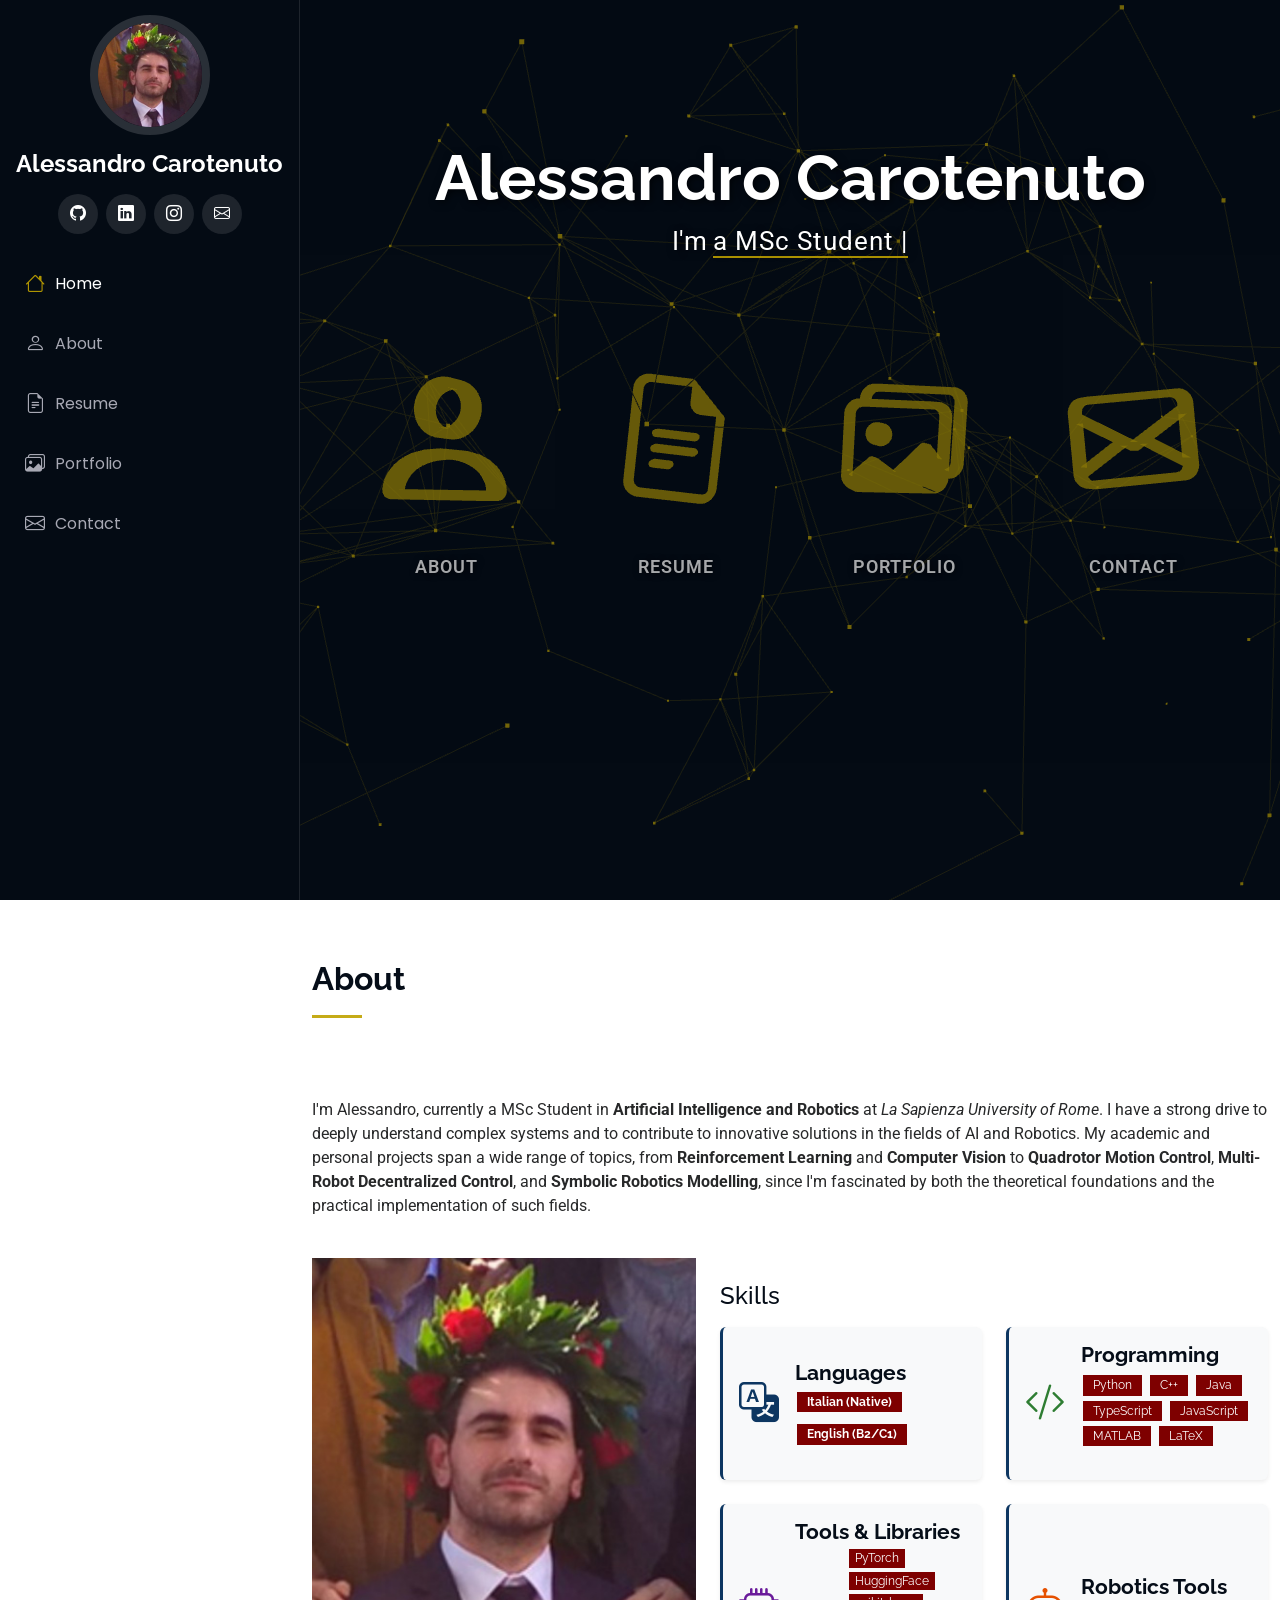
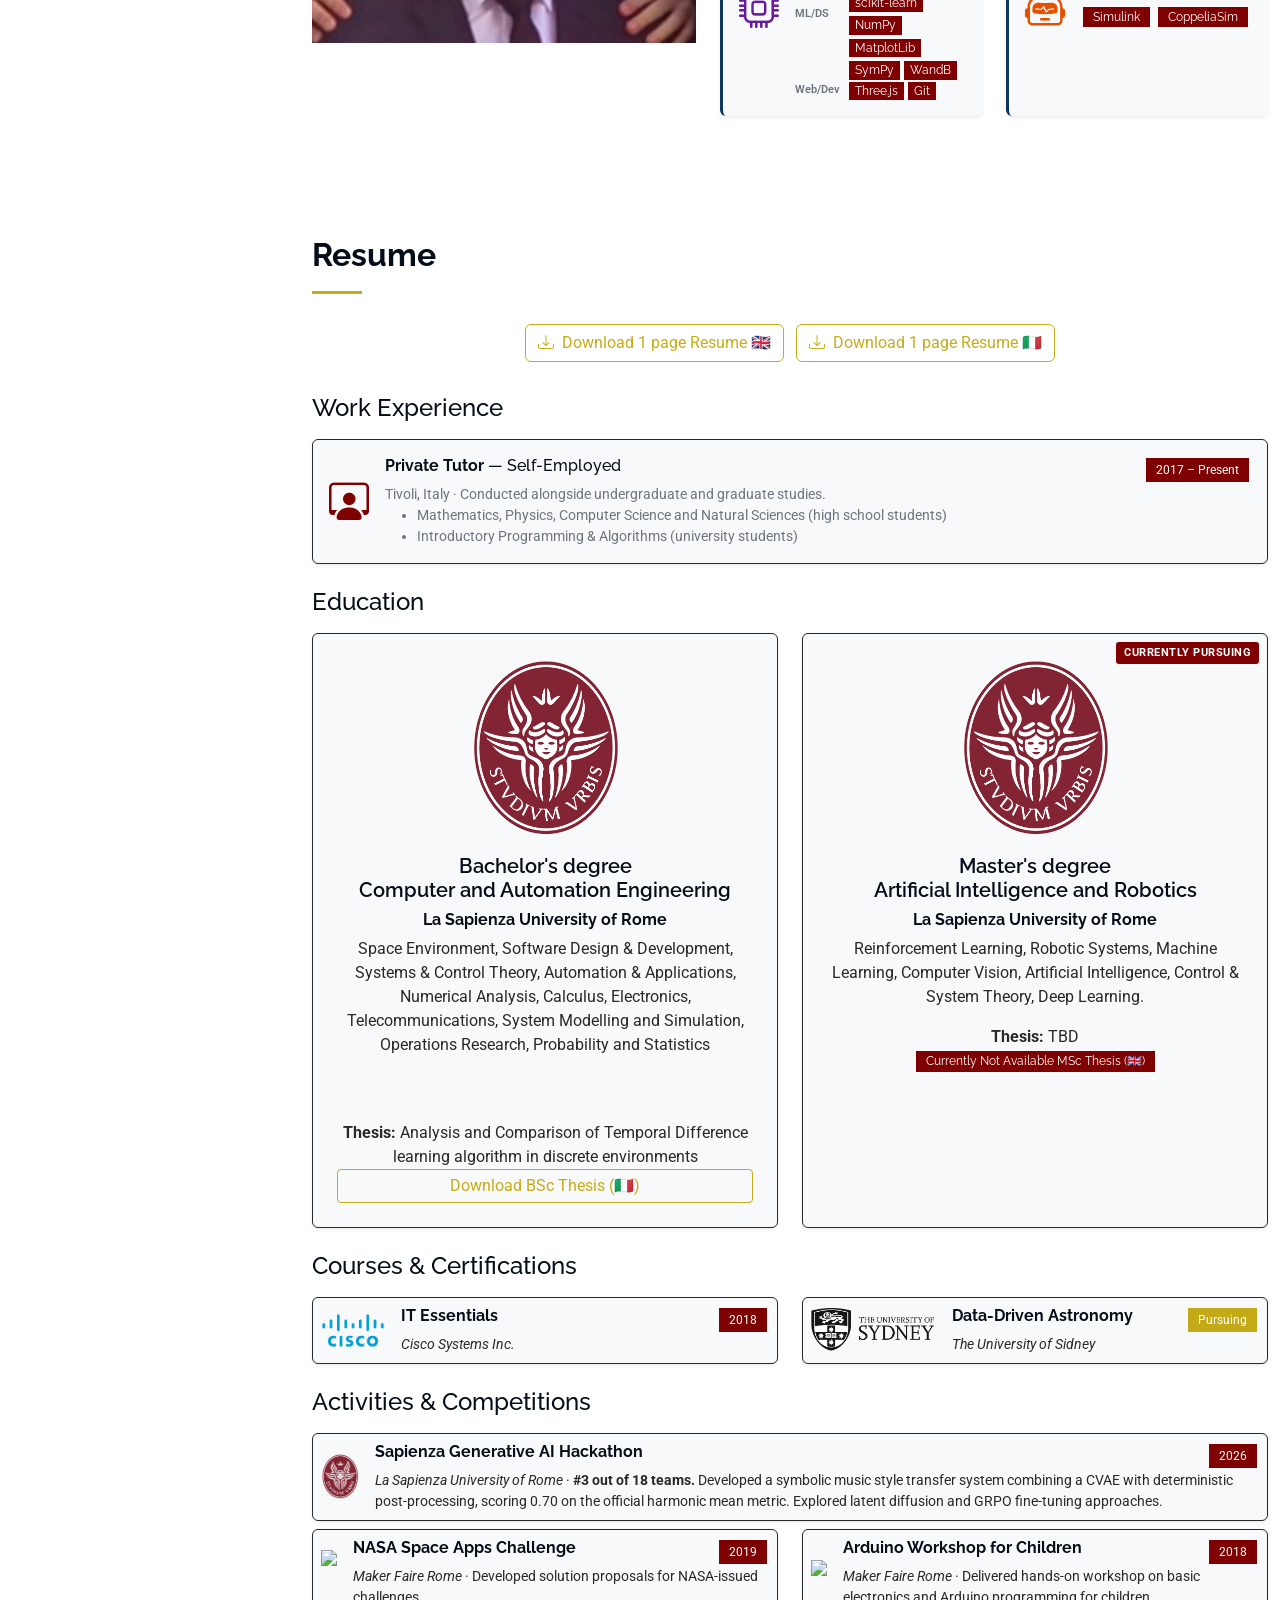
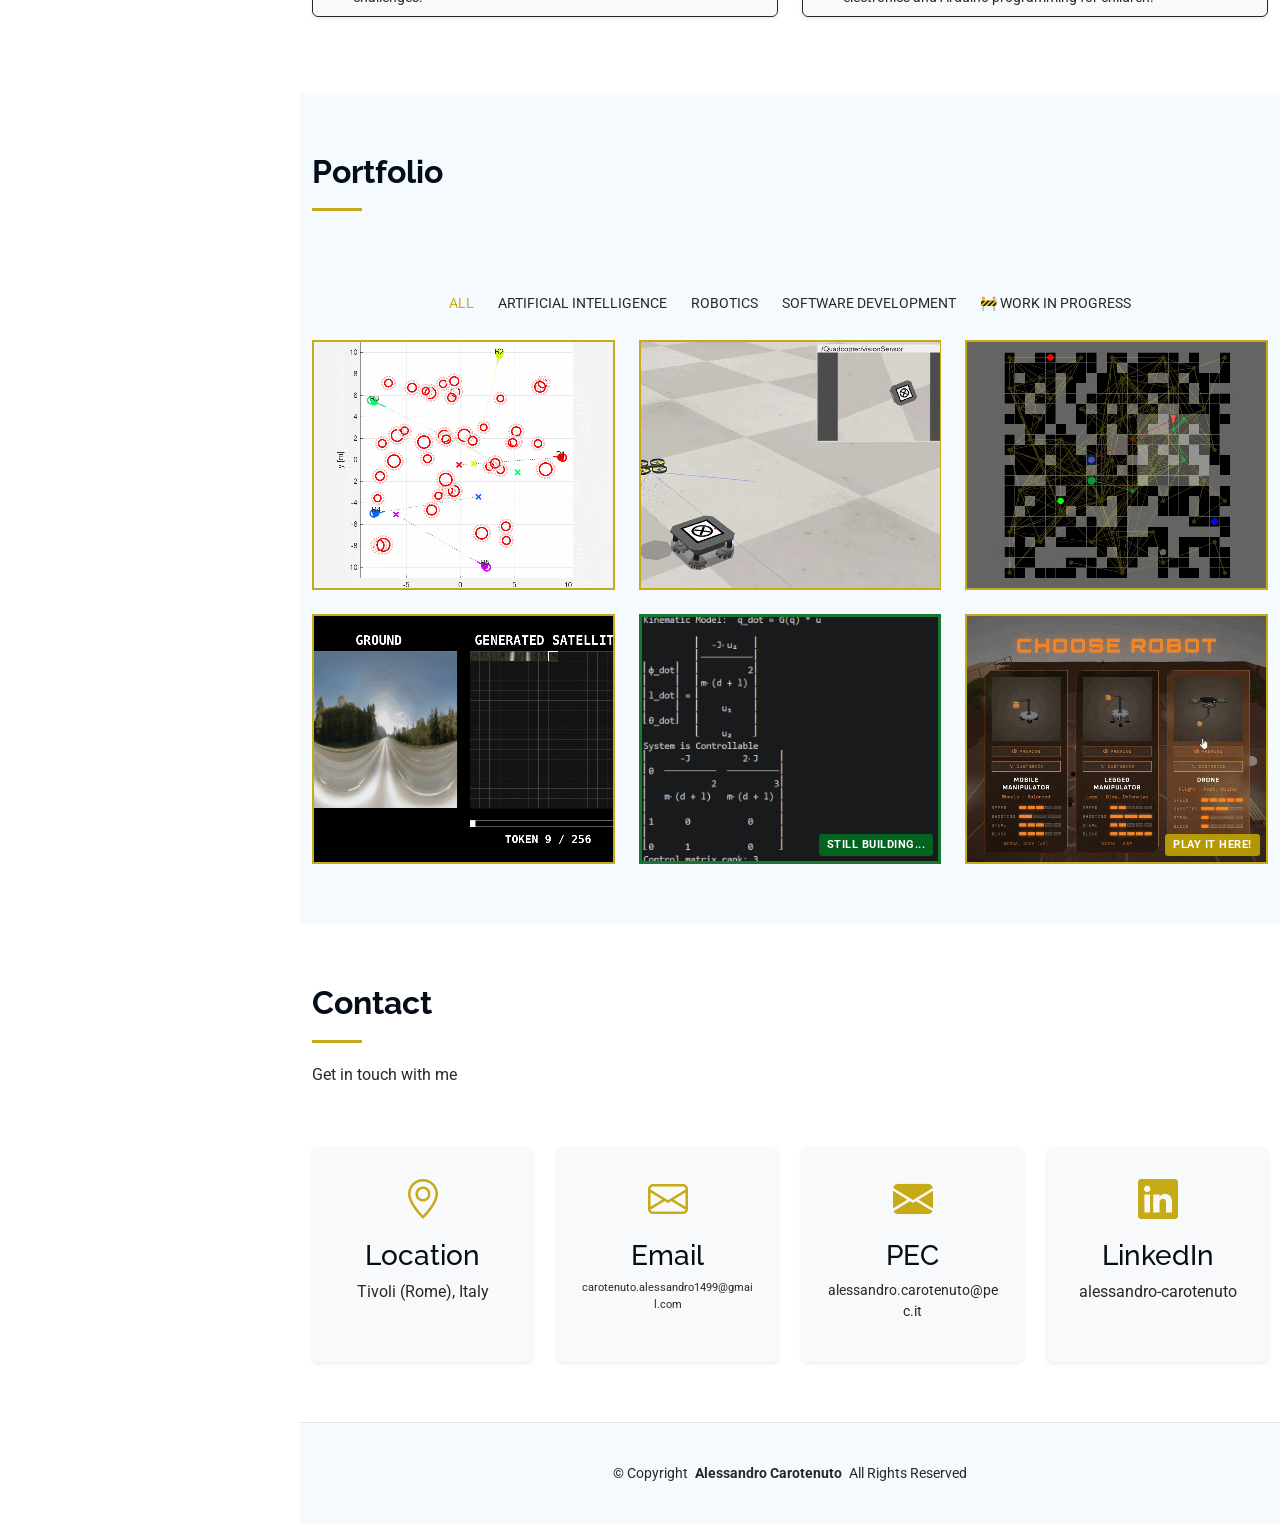
==== commit ab59038f: "Added the rest of the borders" ====
--- a/index.html
+++ b/index.html
@@ -216,7 +216,7 @@
 
           <div class="row gy-2 mb-4">
             <div class="col-12">
-              <div class="d-flex align-items-center p-3 bg-light rounded shadow-sm gap-3">
+              <div class="d-flex align-items-center p-3 bg-light rounded shadow-sm gap-3 border-limit">
                 <i class="bi bi-person-workspace fs-1" style="color: var(--secondary-accent-color); flex-shrink: 0;"></i>
                 <div class="d-flex flex-column w-100">
                   <div class="d-flex justify-content-between align-items-start flex-wrap gap-1">
@@ -239,7 +239,7 @@
 
             <!-- BSc -->
             <div class="col-lg-6 col-md-6">
-              <div class="d-flex flex-column align-items-center p-4 bg-light rounded shadow-sm text-center h-100">
+              <div class="d-flex flex-column align-items-center p-4 bg-light rounded shadow-sm text-center h-100 border-limit">
                 <img src="assets/img/logo Sapienza (rgb).png" alt="Sapienza University" style="width: 158px; height: 180px; object-fit: contain;" class="mb-3">
                 <h5 class="fw-semibold mb-2">Bachelor's degree <br> Computer and Automation Engineering</h5>
                 <h6><strong>La Sapienza University of Rome</strong></h6> 
@@ -252,7 +252,7 @@
 
             <!-- MSc -->
             <div class="col-lg-6 col-md-6"> 
-              <div class="d-flex flex-column align-items-center p-4 bg-light rounded shadow-sm text-center h-100">
+              <div class="d-flex flex-column align-items-center p-4 bg-light rounded shadow-sm text-center h-100 border-limit">
                 <img src="assets/img/logo Sapienza (rgb).png" alt="Sapienza University" style="width: 158px; height: 180px; object-fit: contain;" class="mb-3">
                 <h5 class="fw-semibold mb-2">Master's degree <br> Artificial Intelligence and Robotics</h5>
                 <h6><strong>La Sapienza University of Rome</strong></h6> 
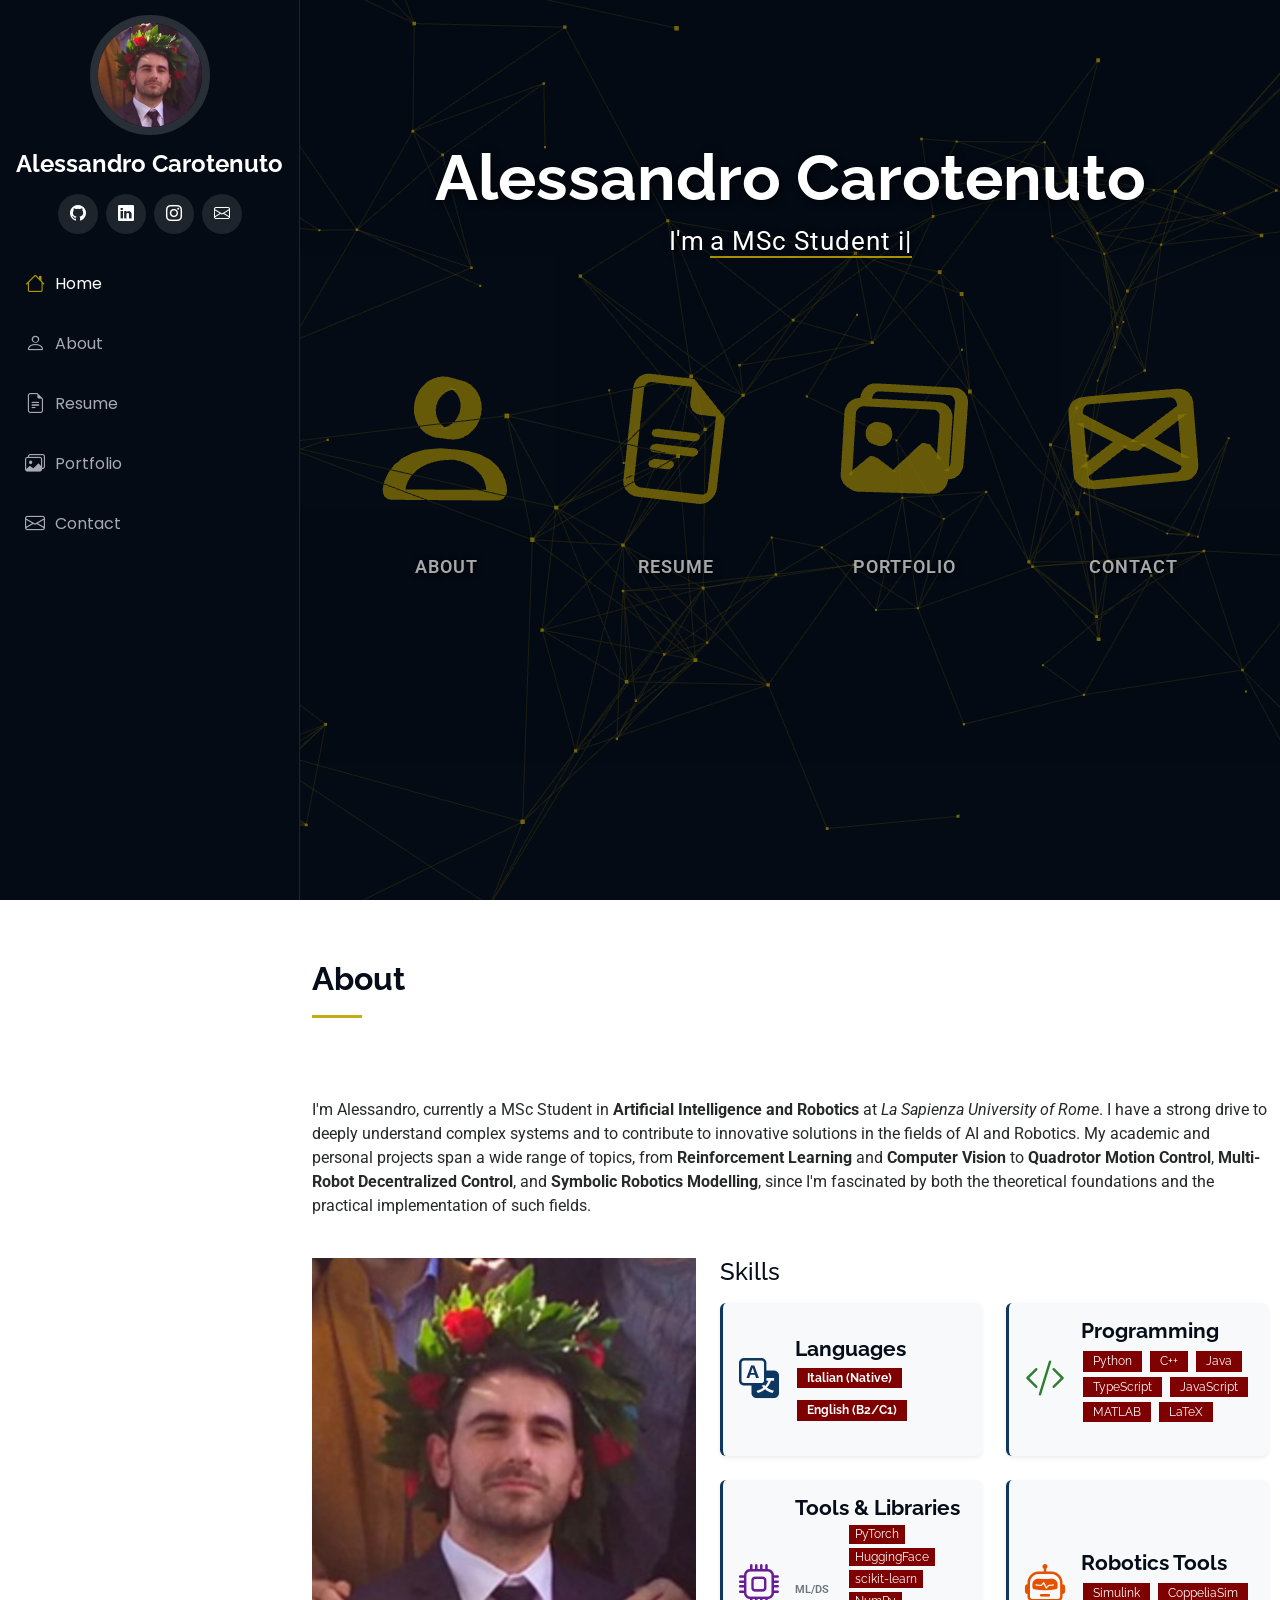
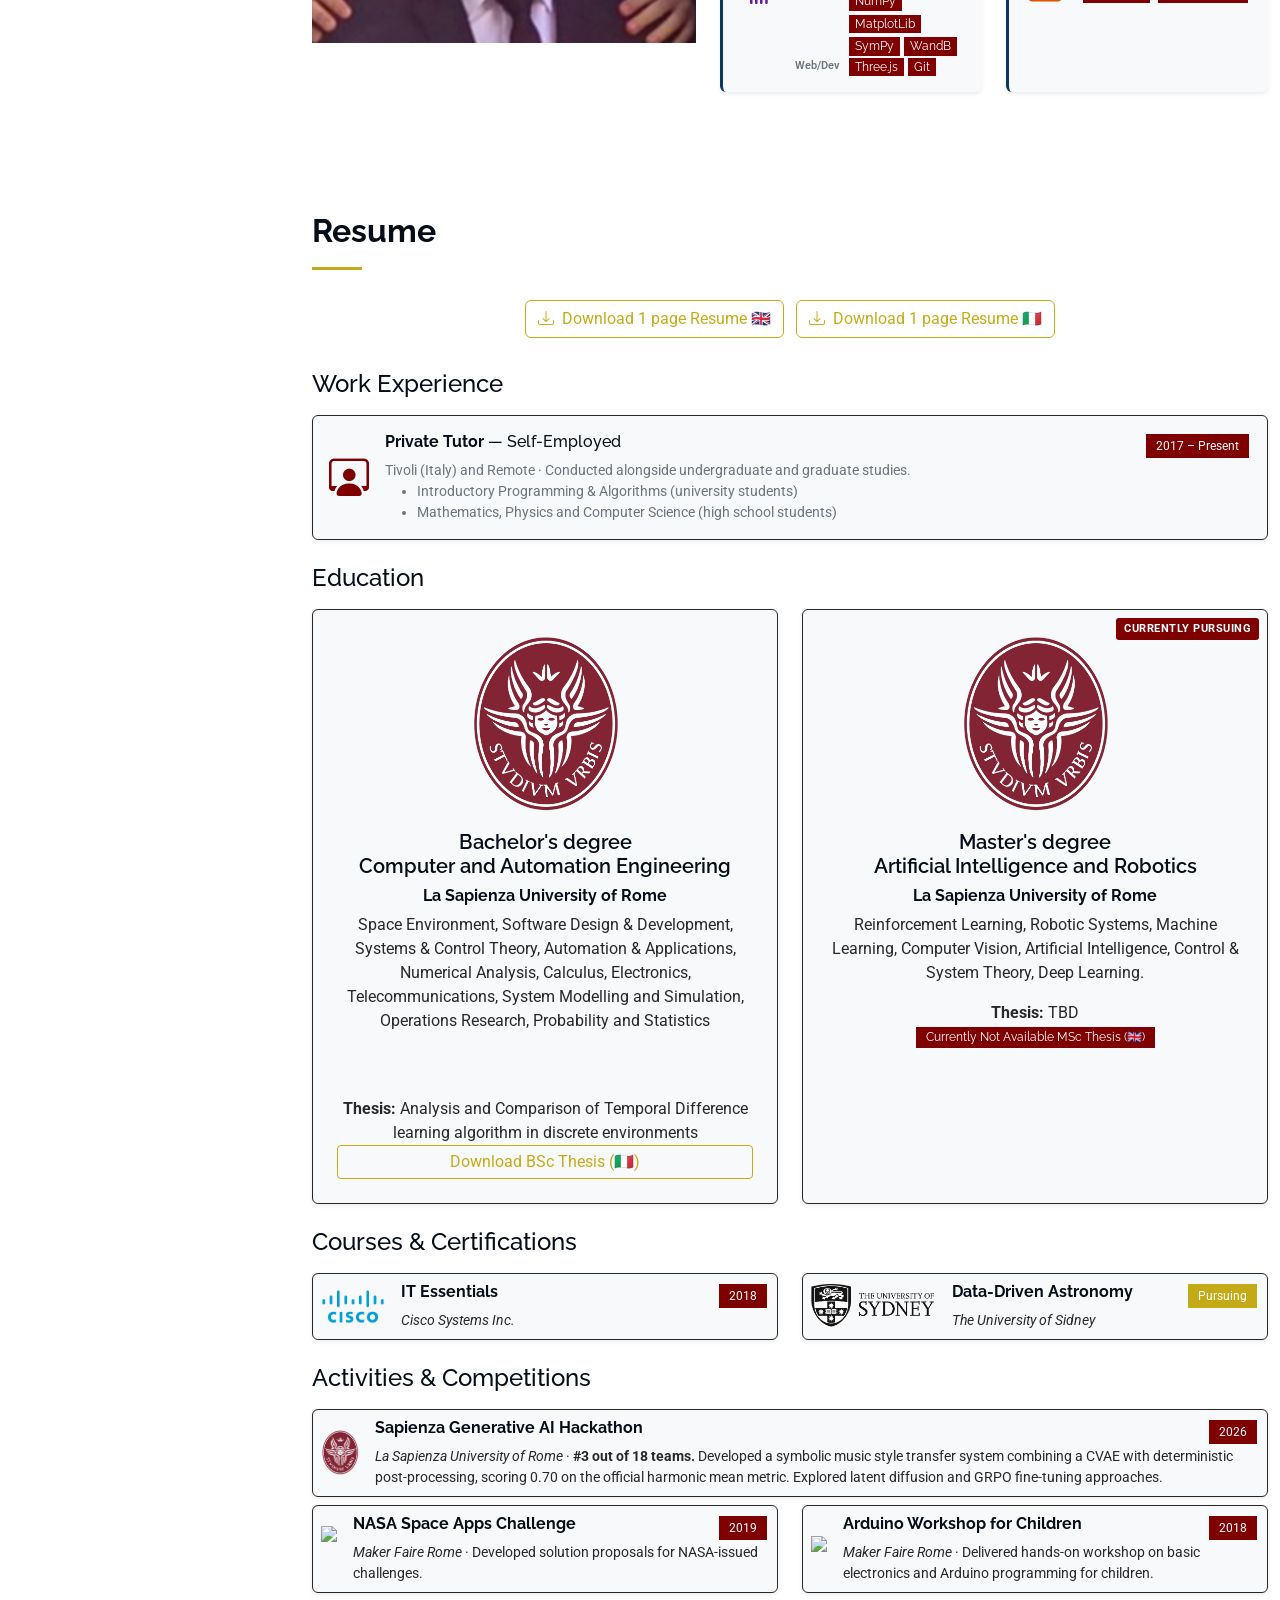
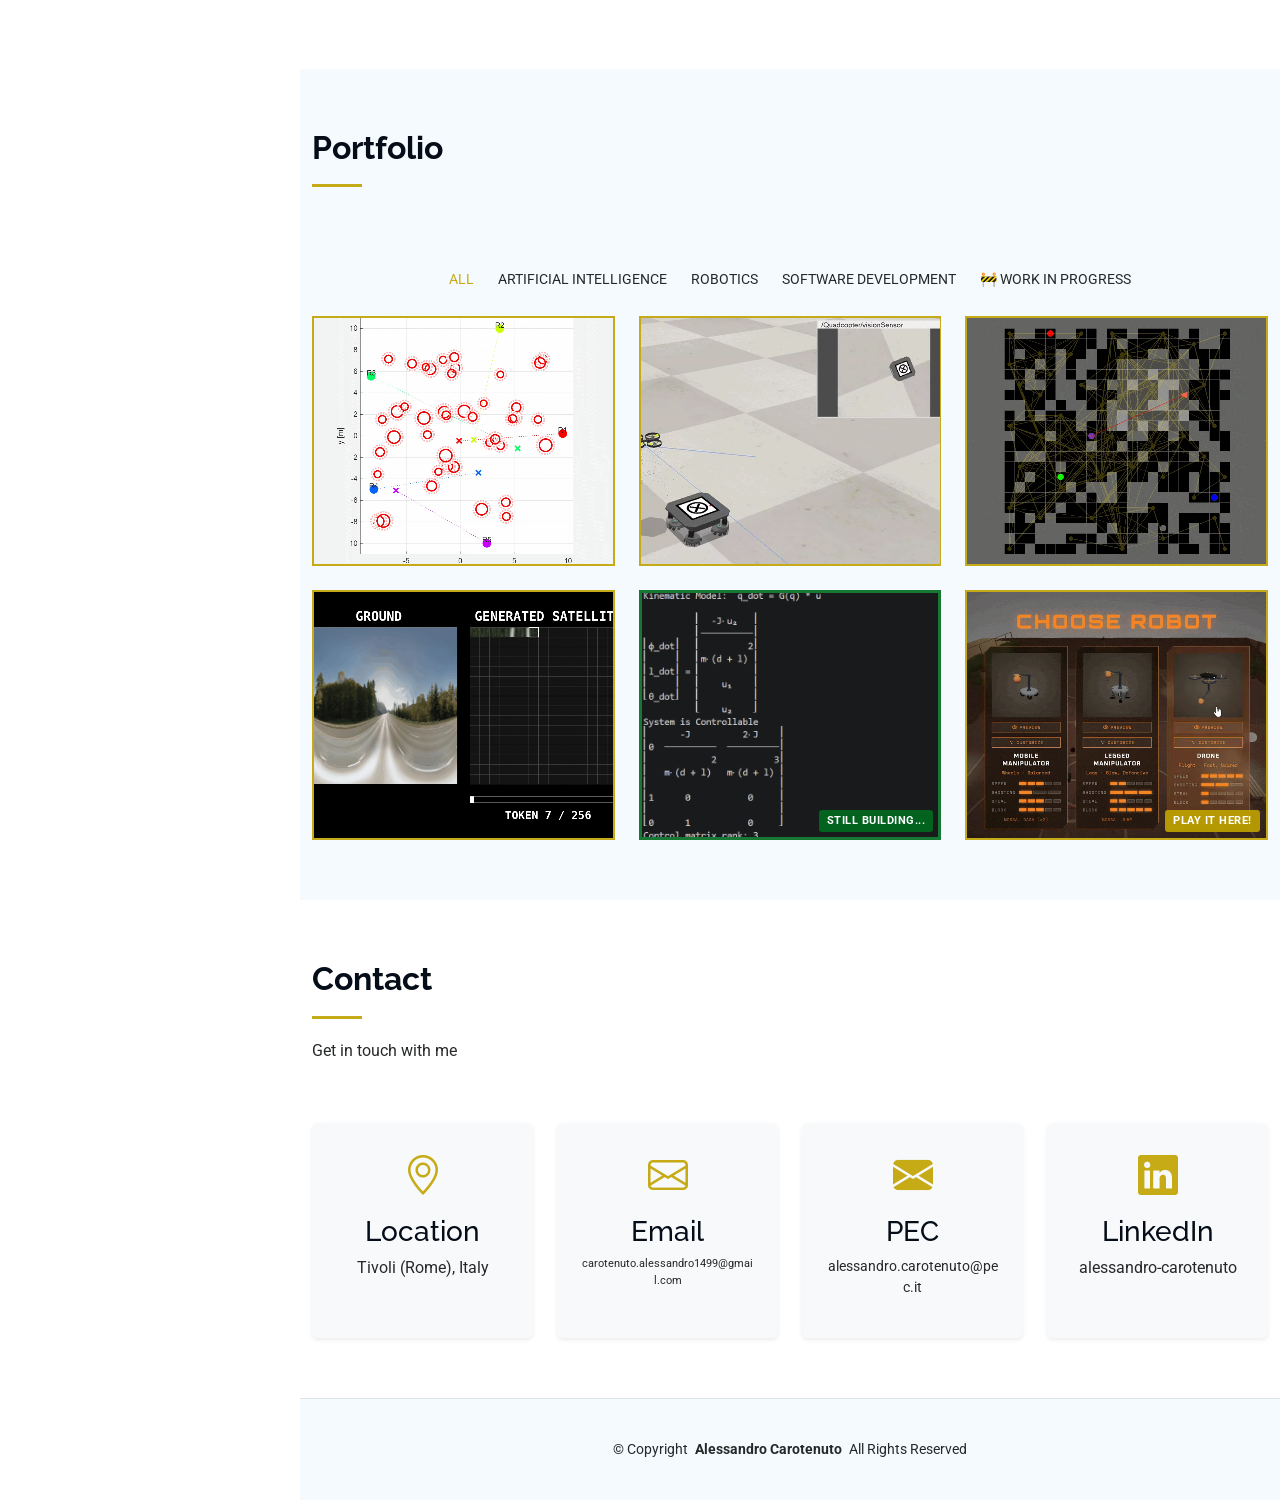
==== commit 462d5ea1: "Updated info cards" ====
--- a/index.html
+++ b/index.html
@@ -120,7 +120,7 @@
             </div>
             <div class="col-lg-7 content">
 
-          <h4 class="mt-4 mb-3">Skills</h4>
+          <h4 class="mb-3">Skills</h4>
           <div class="row gy-4">
 
           <!-- Languages Card -->
@@ -223,10 +223,10 @@
                     <h6 class="mb-0"><strong>Private Tutor</strong> &mdash; Self-Employed</h6>
                     <span class="cat-tag">2017 &ndash; Present</span>
                   </div>
-                  <p class="mb-0 small text-secondary">Tivoli, Italy &middot; Conducted alongside undergraduate and graduate studies.</p>
+                  <p class="mb-0 small text-secondary">Tivoli (Italy) and Remote &middot; Conducted alongside undergraduate and graduate studies.</p>
                   <ul class="mb-0 small text-secondary">
-                    <li>Mathematics, Physics, Computer Science and Natural Sciences (high school students)</li>
                     <li>Introductory Programming &amp; Algorithms (university students)</li>
+                    <li>Mathematics, Physics and Computer Science (high school students)</li>
                   </ul>
                 </div>
               </div>
--- a/assets/css/main.css
+++ b/assets/css/main.css
@@ -814,8 +814,6 @@
   position: relative;
 }
 
-
-
 .resume .resume-item h4 {
   line-height: 18px;
   font-size: 18px;
@@ -857,10 +855,15 @@
   border: 2px solid var(--accent-color);
 }
 
+
+
 .border-limit 
 {
   border: 0.5px solid var(--default-color);
-}
+  transition: 0.2s;
+}
+
+
 
 
 .current-tag {
@@ -1365,6 +1368,18 @@
   color: color-mix(in srgb, var(--default-color), transparent 70%);
 }
 
+/*--------------------------------------------------------------
+# Stat Popups
+--------------------------------------------------------------*/
+.stat-popup {
+  cursor: pointer;
+}
+
+.stat-popover {
+  --bs-popover-max-width: 320px;
+  font-size: 0.95rem;
+}
+
 .contact .php-email-form button[type=submit] {
   color: var(--contrast-color);
   background: var(--accent-color);
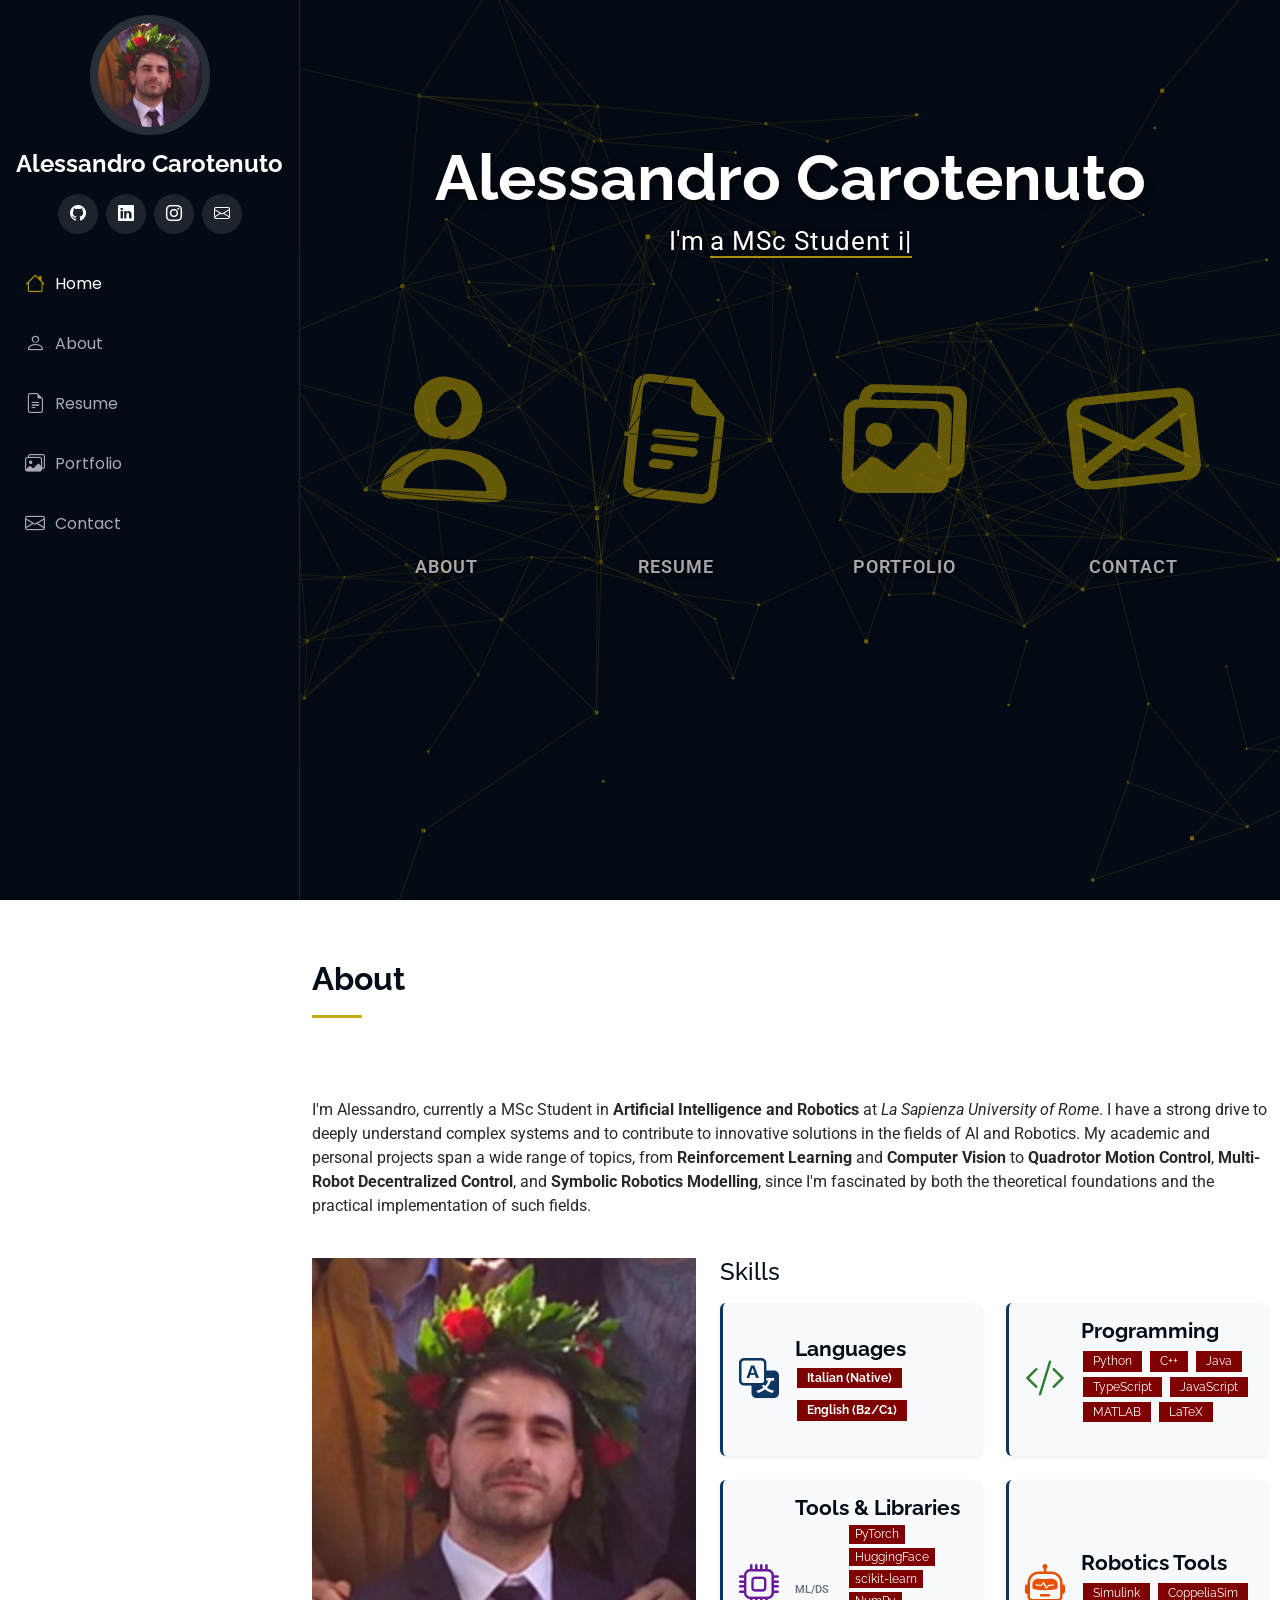
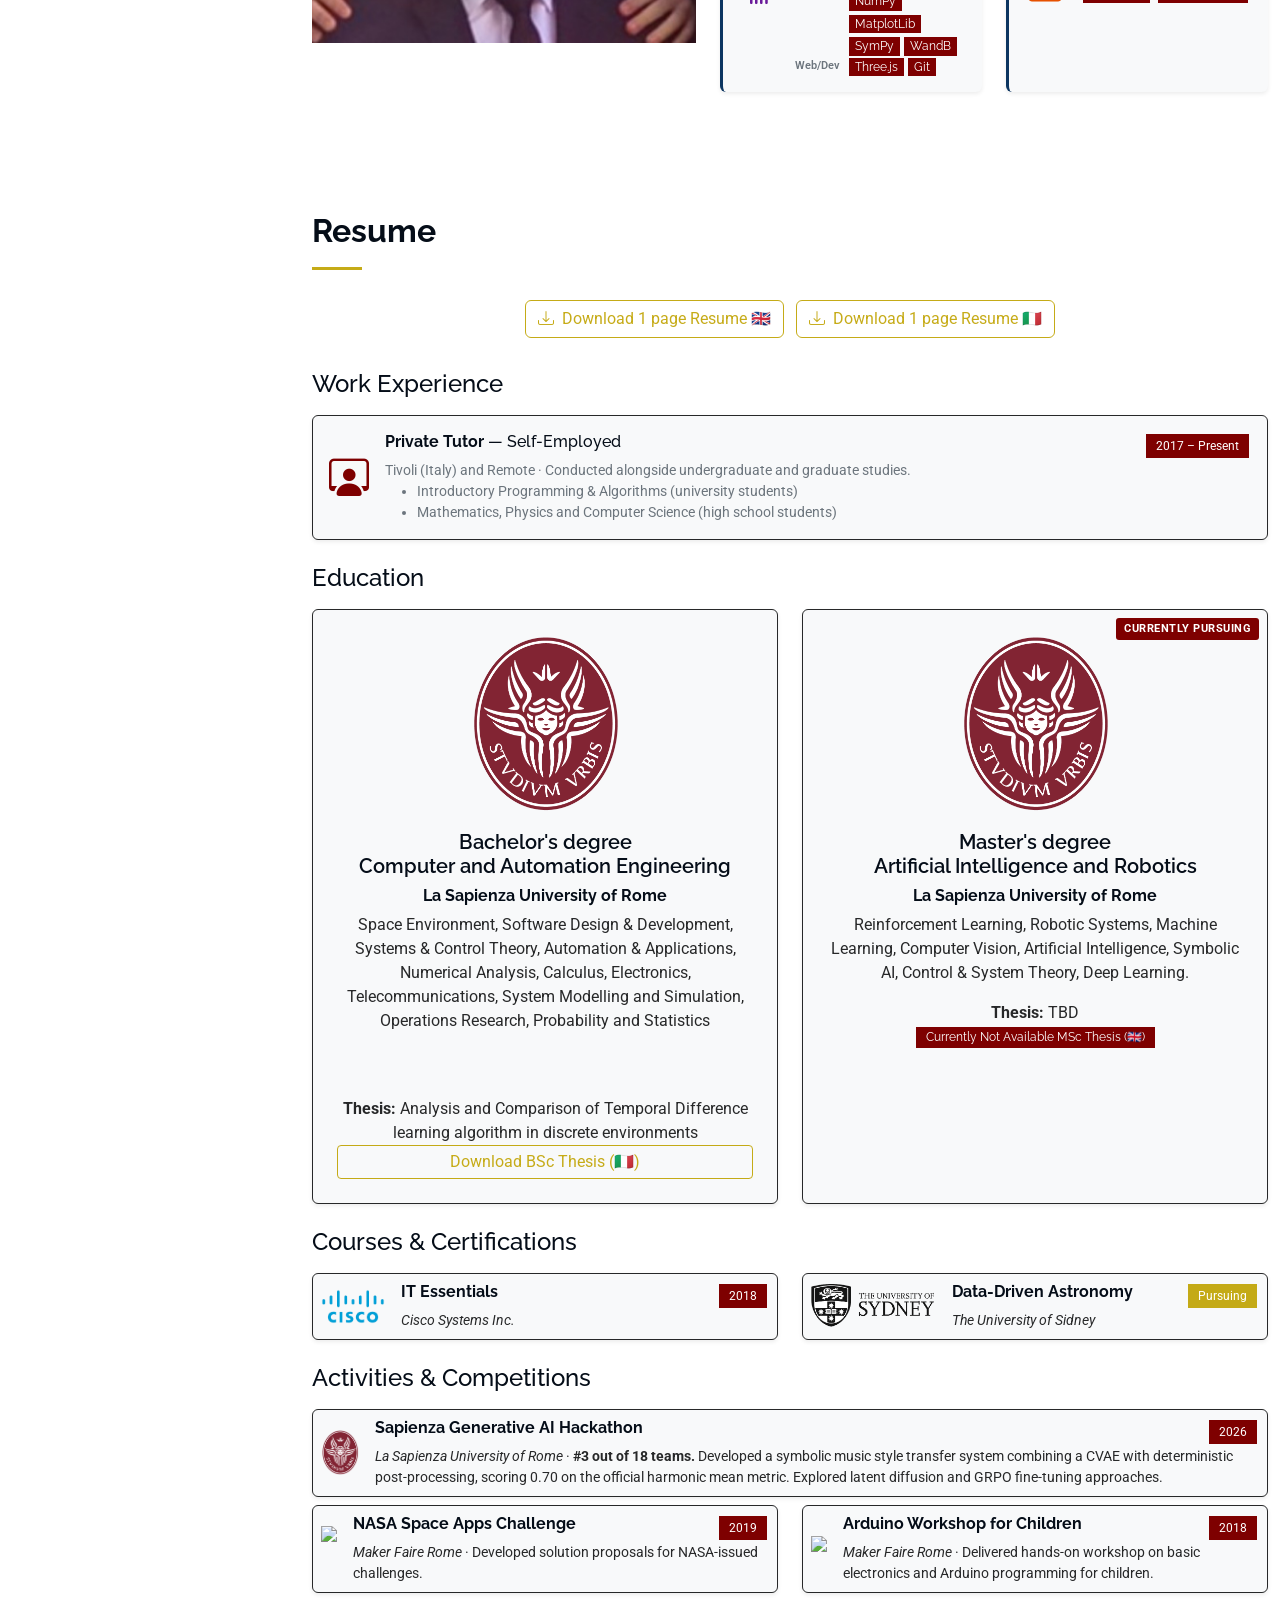
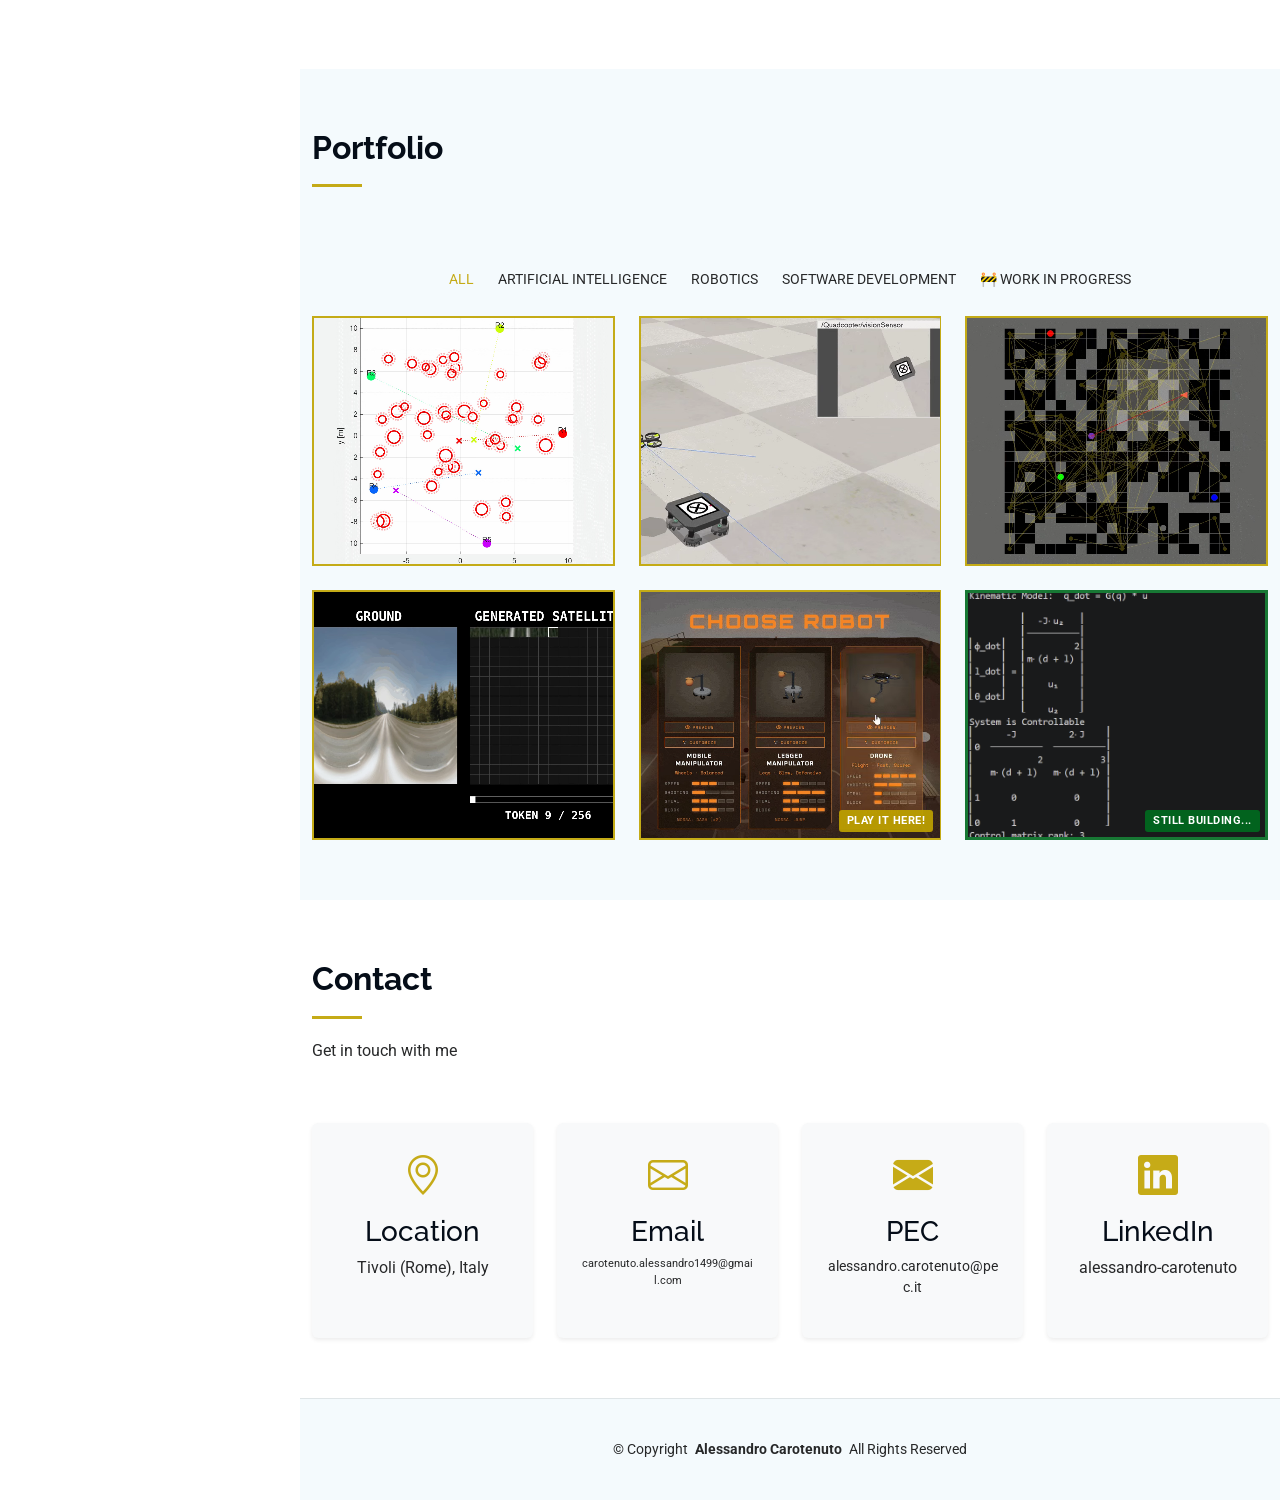
==== commit 9c7403fc: "updated" ====
--- a/index.html
+++ b/index.html
@@ -256,7 +256,7 @@
                 <img src="assets/img/logo Sapienza (rgb).png" alt="Sapienza University" style="width: 158px; height: 180px; object-fit: contain;" class="mb-3">
                 <h5 class="fw-semibold mb-2">Master's degree <br> Artificial Intelligence and Robotics</h5>
                 <h6><strong>La Sapienza University of Rome</strong></h6> 
-                <p class="mb-3">Reinforcement Learning, Robotic Systems, Machine Learning, Computer Vision, Artificial Intelligence, Control & System Theory, Deep Learning.</p>
+                <p class="mb-3">Reinforcement Learning, Robotic Systems, Machine Learning, Computer Vision, Artificial Intelligence, Symbolic AI, Control & System Theory, Deep Learning.</p>
                 <p class="mb-0"><strong>Thesis:</strong> TBD </p>
                 <h4 class="cat-tag">Currently Not Available  MSc Thesis (&#x1F1EC;&#x1F1E7;)</h4>
                 <span class="current-tag">Currently Pursuing</span>
@@ -493,19 +493,6 @@
                 </div>
               </div><!-- End Portfolio Item -->
 
-              <div class="col-lg-4 col-md-6 portfolio-item isotope-item filter-WIP filter-ROBO filter-SD">
-                <div class="portfolio-content h-100">
-                  <img src="assets/img/portfolio/fase.png" class="img wip" alt="">
-                  <span class="wip-tag">Still Building...</span>
-                  <div class="portfolio-info">
-                    <h4>Robotic Modelling</h4><h4>Symbolic Computing</h4>
-                    <p>Robotics FASE Toolbox</p>
-                    <a href="portfolio pages/FASE.html" title="More Details" class="details-link"><i class="bi bi-card-list"></i></a>
-                    <a href="https://git.new/FASE" title="Github" class="github-link"><i class="bi bi-github"></i></a>
-                  </div>
-                </div>
-              </div><!-- End Portfolio Item -->
-
               <div class="col-lg-4 col-md-6 portfolio-item isotope-item filter-SD">
                 <div class="portfolio-content h-100">
                   <video class="fit-height" autoplay loop muted playsinline>
@@ -519,6 +506,19 @@
                     <a href="portfolio pages/mechabasketball.html" title="More Details" class="details-link"><i class="bi bi-card-list"></i></a>
                     <a href="https://sapienzainteractivegraphicscourse.github.io/final-project-intentionallyblankname/" title="Play Live Demo" target="_blank" rel="noopener" class="play-link"><i class="bi bi-controller"></i></a>
                     <a href="https://github.com/SapienzaInteractiveGraphicsCourse/final-project-intentionallyblankname" title="Github" class="github-link"><i class="bi bi-github"></i></a>
+                  </div>
+                </div>
+              </div><!-- End Portfolio Item -->
+
+              <div class="col-lg-4 col-md-6 portfolio-item isotope-item filter-WIP filter-ROBO filter-SD">
+                <div class="portfolio-content h-100">
+                  <img src="assets/img/portfolio/fase.png" class="img wip" alt="">
+                  <span class="wip-tag">Still Building...</span>
+                  <div class="portfolio-info">
+                    <h4>Robotic Modelling</h4><h4>Symbolic Computing</h4>
+                    <p>Robotics FASE Toolbox</p>
+                    <a href="portfolio pages/FASE.html" title="More Details" class="details-link"><i class="bi bi-card-list"></i></a>
+                    <a href="https://git.new/FASE" title="Github" class="github-link"><i class="bi bi-github"></i></a>
                   </div>
                 </div>
               </div><!-- End Portfolio Item -->
--- a/assets/css/main.css
+++ b/assets/css/main.css
@@ -1373,6 +1373,11 @@
 --------------------------------------------------------------*/
 .stat-popup {
   cursor: pointer;
+  transition: 0.2s;
+}
+
+.stat-popup:hover {
+  border: 2px solid var(--secondary-accent-color);
 }
 
 .stat-popover {
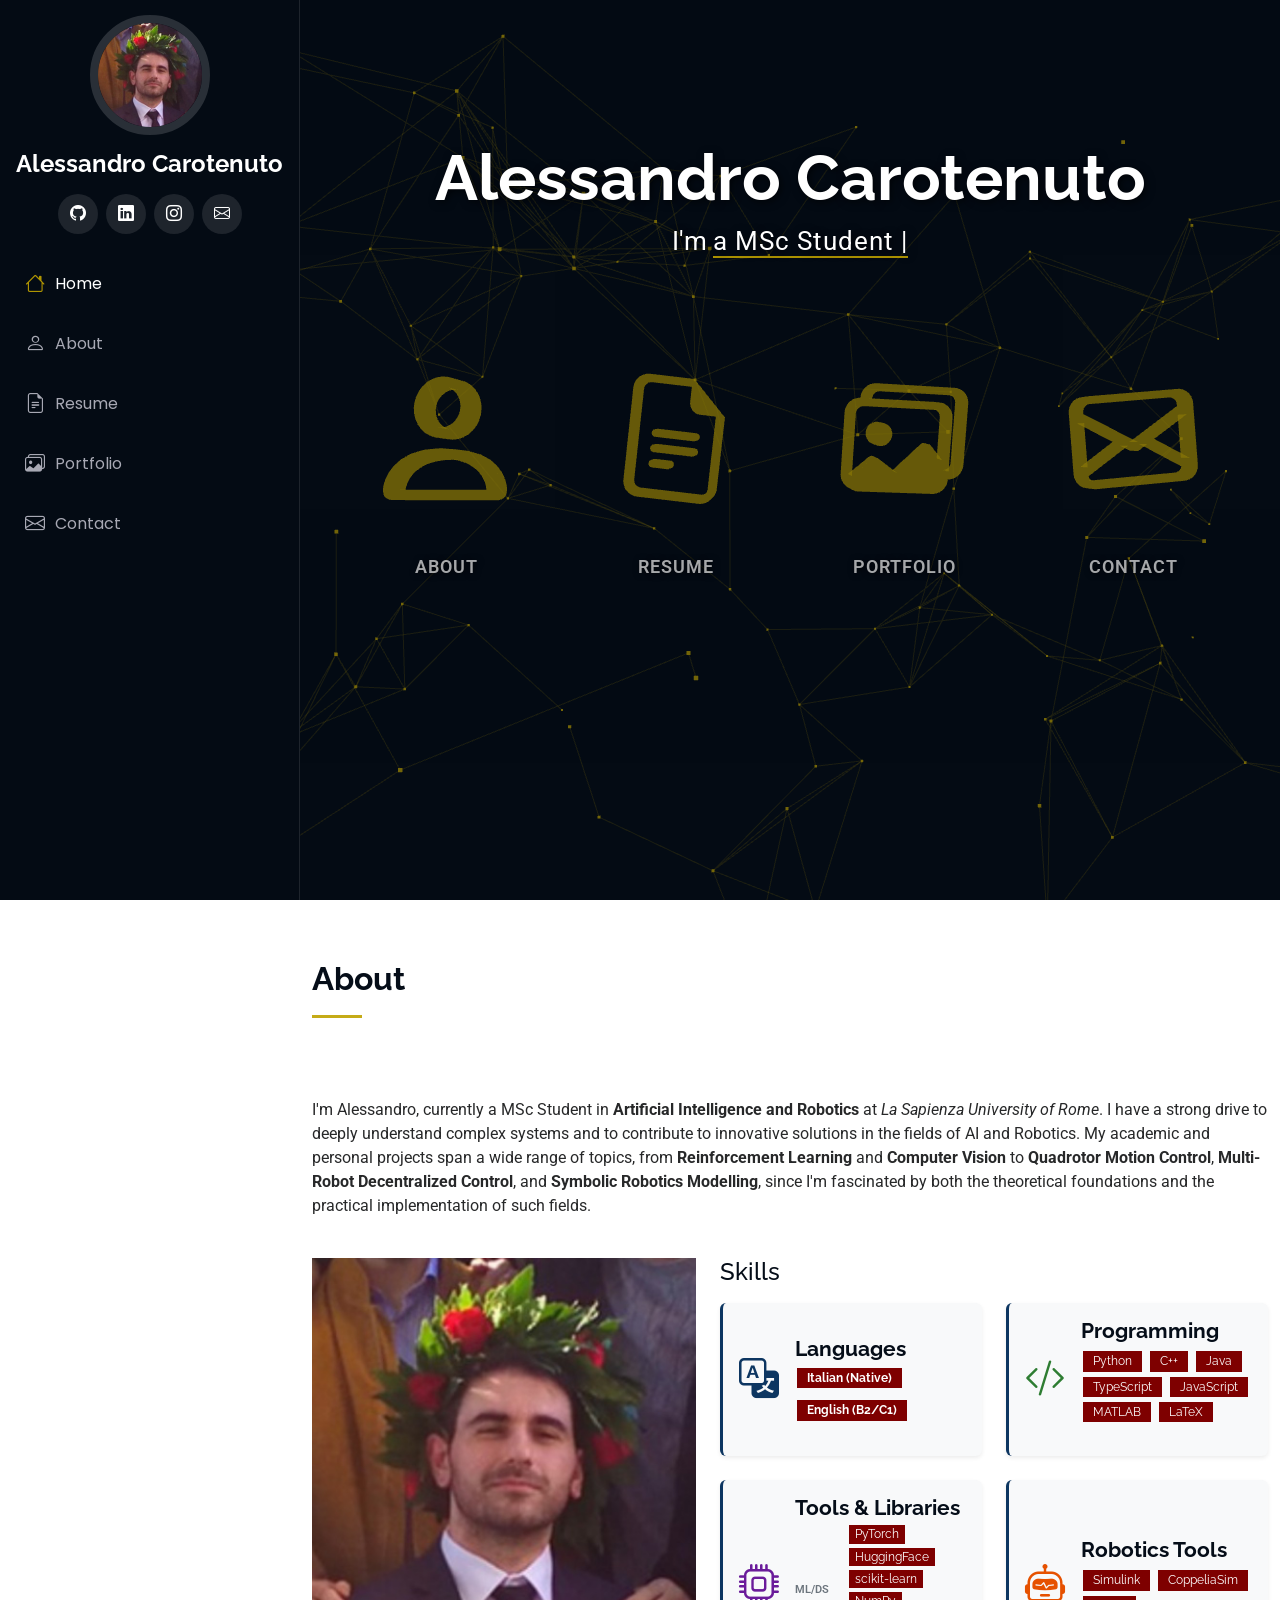
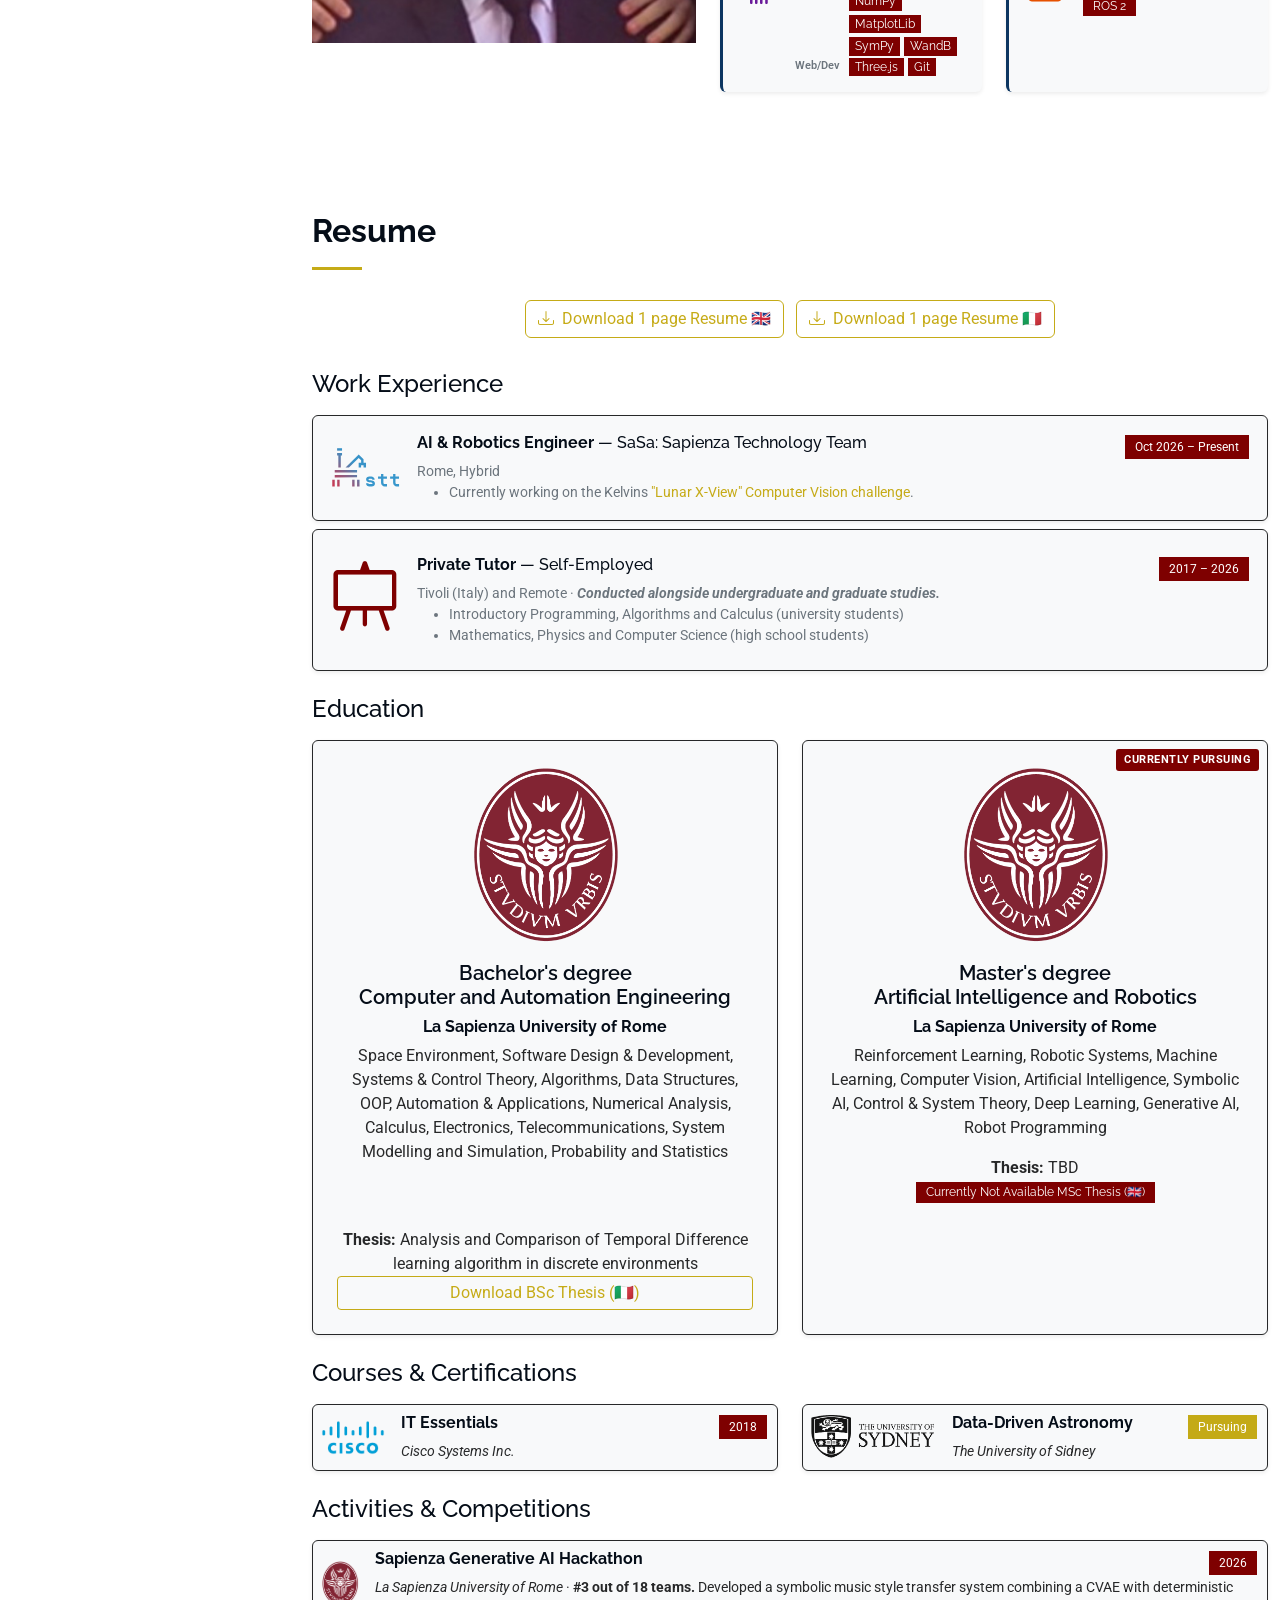
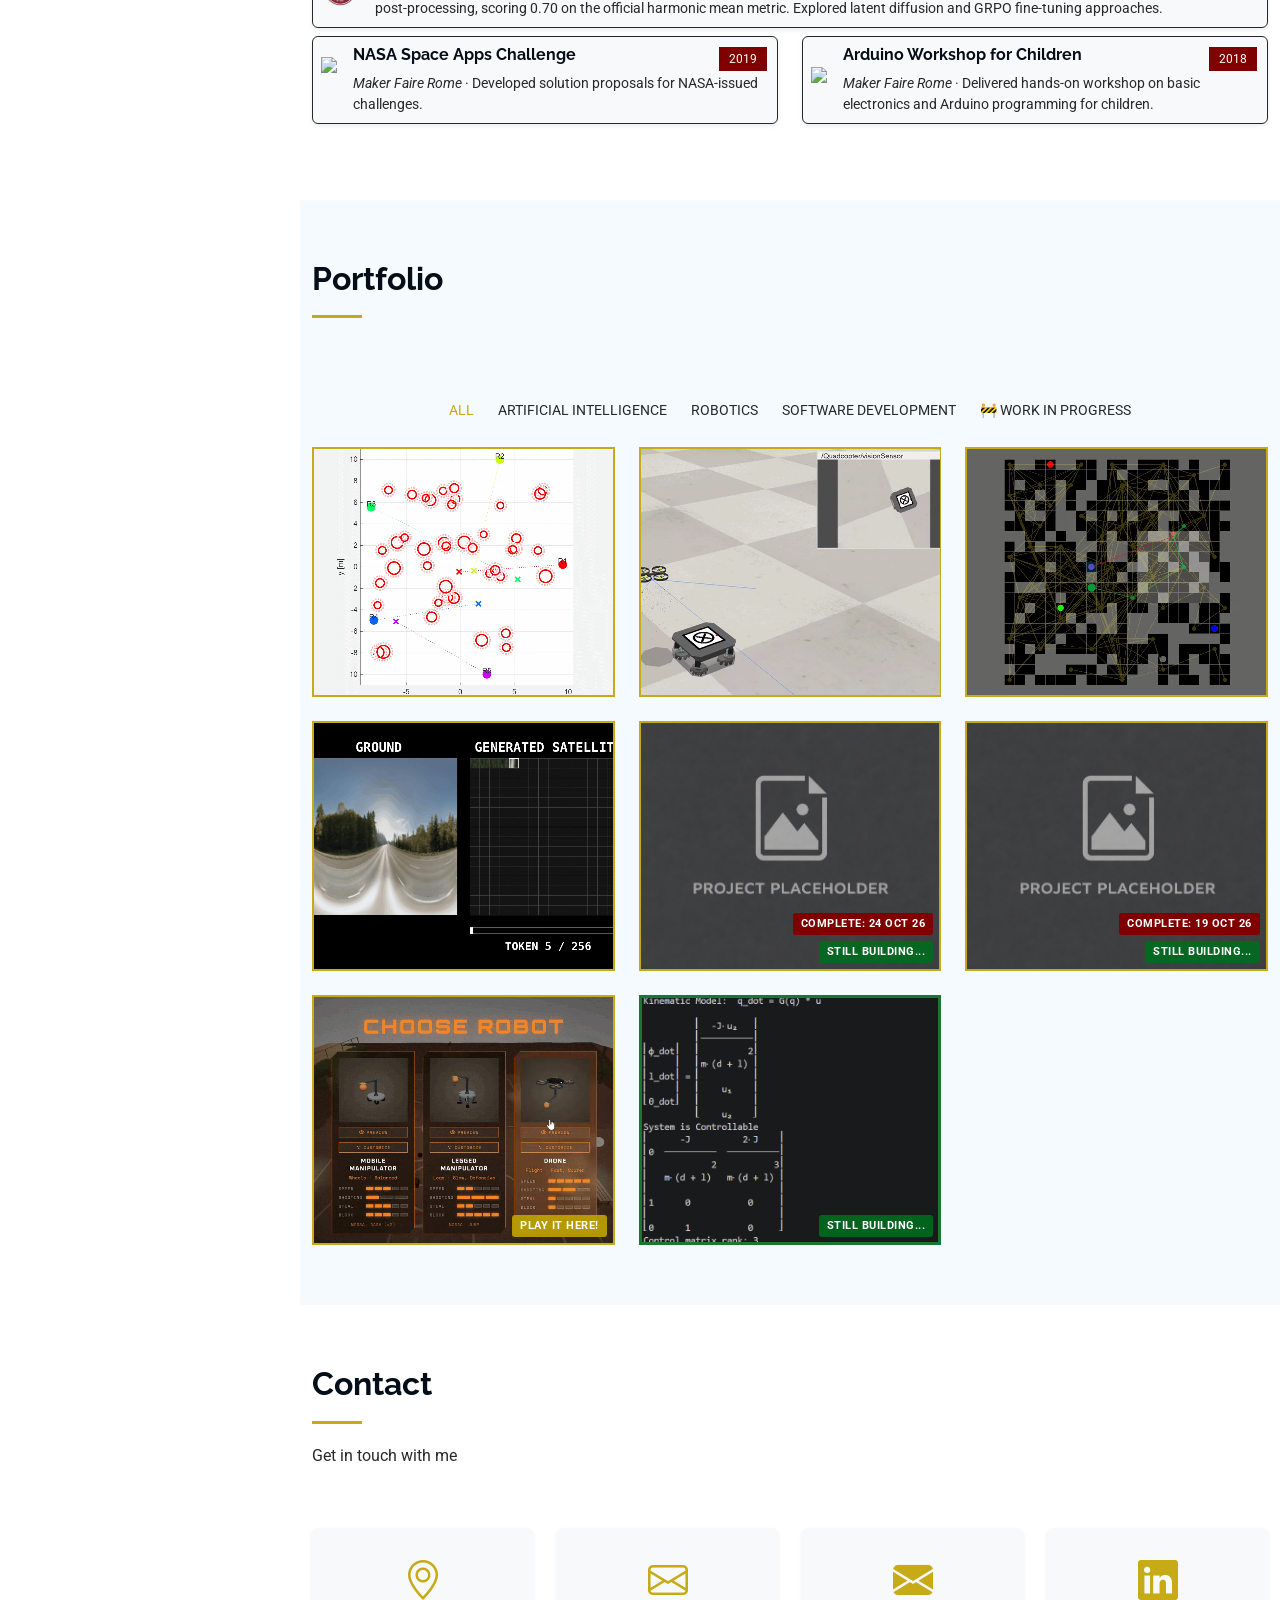
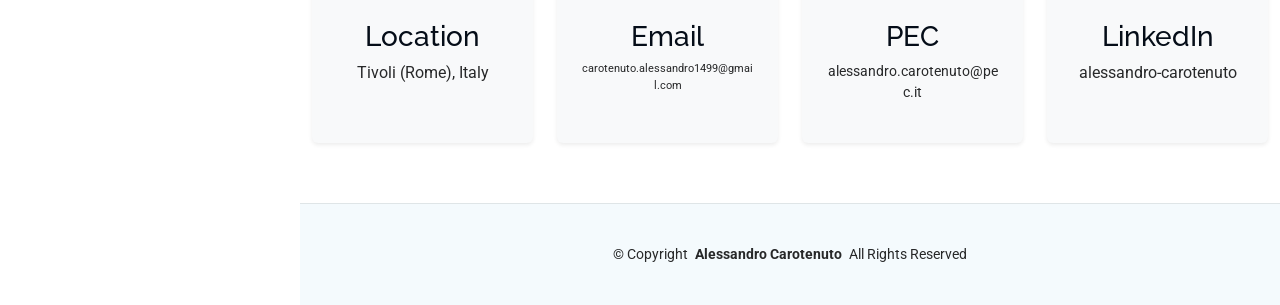
==== commit 36ddf2d5: "Update the Projects" ====
--- a/index.html
+++ b/index.html
@@ -177,7 +177,7 @@
               <div>
                 <h3 class="mb-1 fw-bold" style="font-size: 1.3rem;">Robotics Tools</h3>
                 <p class="mb-0 text-secondary" style="font-size: 0.9rem; line-height: 1.2;"><h4 class="skills-tag" tabindex="0" data-bs-toggle="popover" data-bs-trigger="focus" data-bs-title="Simulink" data-bs-html="true" data-bs-content="Used for:<div class=&quot;mt-1&quot;><a class=&quot;popover-tag-btn&quot; href=&quot;portfolio pages/multirobot.html&quot;>Multi-Robot Distributed Systems</a><a class=&quot;popover-tag-btn&quot; href=&quot;portfolio pages/quadlanding.html&quot;>Quadrotor Vision-Based Landing</a></div>">Simulink</h4>
-                  <h4 class="skills-tag" tabindex="0" data-bs-toggle="popover" data-bs-trigger="focus" data-bs-title="CoppeliaSim" data-bs-html="true" data-bs-content="Used in <a href=&quot;portfolio pages/quadlanding.html&quot;>Quadrotor Vision-Based Landing</a>.">CoppeliaSim</h4></p>
+                  <h4 class="skills-tag" tabindex="0" data-bs-toggle="popover" data-bs-trigger="focus" data-bs-title="CoppeliaSim" data-bs-html="true" data-bs-content="Used in <a href=&quot;portfolio pages/quadlanding.html&quot;>Quadrotor Vision-Based Landing</a>.">CoppeliaSim</h4> <h4 class="skills-tag">ROS 2</h4></p>
               </div>
             </div>
           </div>
@@ -217,15 +217,28 @@
           <div class="row gy-2 mb-4">
             <div class="col-12">
               <div class="d-flex align-items-center p-3 bg-light rounded shadow-sm gap-3 border-limit">
-                <i class="bi bi-person-workspace fs-1" style="color: var(--secondary-accent-color); flex-shrink: 0;"></i>
+                <img src="assets/img/sasa-sapienza-technology-team.svg" alt="SaSa: Sapienza Technology Team logo" style="width: 72px; height: 72px; object-fit: contain; flex-shrink: 0;">
+                <div class="d-flex flex-column w-100">
+                  <div class="d-flex justify-content-between align-items-start flex-wrap gap-1">
+                    <h6 class="mb-0"><strong>AI &amp; Robotics Engineer</strong> &mdash; SaSa: Sapienza Technology Team</h6>
+                    <span class="cat-tag">Oct 2026 &ndash; Present</span>
+                  </div>
+                  <p class="mb-0 small text-secondary">Rome, Hybrid</p>
+                  <ul class="mb-0 small text-secondary"><li>Currently working on the Kelvins <a href="https://kelvins.esa.int/lunar-x-view/challenge/" target="_blank" rel="noopener noreferrer">&quot;Lunar X-View&quot; Computer Vision challenge</a>.</li></ul>
+                </div>
+              </div>
+            </div>
+            <div class="col-12">
+              <div class="d-flex align-items-center p-3 bg-light rounded shadow-sm gap-3 border-limit">
+                <i class="bi bi-easel" style="color: var(--secondary-accent-color); font-size: 72px; flex-shrink: 0;"></i>
                 <div class="d-flex flex-column w-100">
                   <div class="d-flex justify-content-between align-items-start flex-wrap gap-1">
                     <h6 class="mb-0"><strong>Private Tutor</strong> &mdash; Self-Employed</h6>
-                    <span class="cat-tag">2017 &ndash; Present</span>
-                  </div>
-                  <p class="mb-0 small text-secondary">Tivoli (Italy) and Remote &middot; Conducted alongside undergraduate and graduate studies.</p>
+                    <span class="cat-tag">2017 &ndash; 2026</span>
+                  </div>
+                  <p class="mb-0 small text-secondary">Tivoli (Italy) and Remote &middot; <strong><em>Conducted alongside undergraduate and graduate studies.</em></strong></p>
                   <ul class="mb-0 small text-secondary">
-                    <li>Introductory Programming &amp; Algorithms (university students)</li>
+                    <li>Introductory Programming, Algorithms and Calculus (university students)</li>
                     <li>Mathematics, Physics and Computer Science (high school students)</li>
                   </ul>
                 </div>
@@ -243,8 +256,8 @@
                 <img src="assets/img/logo Sapienza (rgb).png" alt="Sapienza University" style="width: 158px; height: 180px; object-fit: contain;" class="mb-3">
                 <h5 class="fw-semibold mb-2">Bachelor's degree <br> Computer and Automation Engineering</h5>
                 <h6><strong>La Sapienza University of Rome</strong></h6> 
-                <p class="mb-3">Space Environment, Software Design & Development, Systems & Control Theory, Automation & Applications,
-                Numerical Analysis, Calculus, Electronics, Telecommunications, System Modelling and Simulation, Operations Research, Probability and Statistics</p><br><br>
+                <p class="mb-3">Space Environment, Software Design & Development, Systems & Control Theory, Algorithms, Data Structures, OOP, Automation & Applications,
+                Numerical Analysis, Calculus, Electronics, Telecommunications, System Modelling and Simulation, Probability and Statistics</p><br><br>
                 <p class="mb-0"><strong>Thesis:</strong> Analysis and Comparison of Temporal Difference learning algorithm in discrete environments</p>
                 <a href="assets/doc/BSCTHESIS.pdf" target="_blank" class="btn btn-sm btn-outline-accent w-100 fs-6">Download BSc Thesis (&#x1F1EE;&#x1F1F9;)</a>
               </div>
@@ -256,7 +269,7 @@
                 <img src="assets/img/logo Sapienza (rgb).png" alt="Sapienza University" style="width: 158px; height: 180px; object-fit: contain;" class="mb-3">
                 <h5 class="fw-semibold mb-2">Master's degree <br> Artificial Intelligence and Robotics</h5>
                 <h6><strong>La Sapienza University of Rome</strong></h6> 
-                <p class="mb-3">Reinforcement Learning, Robotic Systems, Machine Learning, Computer Vision, Artificial Intelligence, Symbolic AI, Control & System Theory, Deep Learning.</p>
+                <p class="mb-3">Reinforcement Learning, Robotic Systems, Machine Learning, Computer Vision, Artificial Intelligence, Symbolic AI, Control & System Theory, Deep Learning, Generative AI, Robot Programming</p>
                 <p class="mb-0"><strong>Thesis:</strong> TBD </p>
                 <h4 class="cat-tag">Currently Not Available  MSc Thesis (&#x1F1EC;&#x1F1E7;)</h4>
                 <span class="current-tag">Currently Pursuing</span>
@@ -493,6 +506,34 @@
                 </div>
               </div><!-- End Portfolio Item -->
 
+              <div class="col-lg-4 col-md-6 portfolio-item isotope-item filter-WIP filter-ROBO">
+                <div class="portfolio-content h-100">
+                  <img src="assets/img/portfolio/placeholder.png" class="img-fluid" alt="InverseKinematicsRP project image placeholder">
+                  <span class="wip-tag">Still Building...</span>
+                  <span class="complete-tag">Complete: 24 OCT 26</span>
+                  <div class="portfolio-info">
+                    <h4>Inverse Kinematics</h4><h4>Robotics</h4>
+                    <p>Inverse Kinematics for an RRP Robot Arm</p>
+                    <a href="portfolio pages/inversekinematicsrp.html" title="More Details" class="details-link"><i class="bi bi-card-list"></i></a>
+                    <a href="https://github.com/Alessandro-Carotenuto/InverseKinematicsRP" title="GitHub" class="github-link"><i class="bi bi-github"></i></a>
+                  </div>
+                </div>
+              </div><!-- End Portfolio Item -->
+
+              <div class="col-lg-4 col-md-6 portfolio-item isotope-item filter-WIP filter-AI">
+                <div class="portfolio-content h-100">
+                  <img src="assets/img/portfolio/placeholder.png" class="img-fluid" alt="Hyperspectral Neural Networks project image placeholder">
+                  <span class="wip-tag">Still Building...</span>
+                  <span class="complete-tag">Complete: 19 OCT 26</span>
+                  <div class="portfolio-info">
+                    <h4>Hyperspectral Imaging</h4><h4>Neural Networks</h4>
+                    <p>Few-Shot Hyperspectral Image Classification</p>
+                    <a href="portfolio pages/hyperspectralclassification.html" title="More Details" class="details-link"><i class="bi bi-card-list"></i></a>
+                    <a href="https://github.com/Alessandro-Carotenuto/Hyperspectral-Neural-Networks-Project" title="GitHub" class="github-link"><i class="bi bi-github"></i></a>
+                  </div>
+                </div>
+              </div><!-- End Portfolio Item -->
+
               <div class="col-lg-4 col-md-6 portfolio-item isotope-item filter-SD">
                 <div class="portfolio-content h-100">
                   <video class="fit-height" autoplay loop muted playsinline>
@@ -510,6 +551,10 @@
                 </div>
               </div><!-- End Portfolio Item -->
 
+
+
+
+
               <div class="col-lg-4 col-md-6 portfolio-item isotope-item filter-WIP filter-ROBO filter-SD">
                 <div class="portfolio-content h-100">
                   <img src="assets/img/portfolio/fase.png" class="img wip" alt="">
@@ -522,6 +567,8 @@
                   </div>
                 </div>
               </div><!-- End Portfolio Item -->
+
+
 
 
 
--- a/assets/css/main.css
+++ b/assets/css/main.css
@@ -1014,6 +1014,22 @@
   pointer-events: none;
 }
 
+.portfolio .portfolio-content .complete-tag {
+  position: absolute;
+  bottom: 36px;
+  right: 8px;
+  background-color: var(--secondary-accent-color);
+  color: #ffffff;
+  font-size: 11px;
+  font-weight: 700;
+  padding: 3px 8px;
+  border-radius: 3px;
+  z-index: 2;
+  letter-spacing: 0.5px;
+  text-transform: uppercase;
+  pointer-events: none;
+}
+
 .portfolio .portfolio-content .play-tag {
   position: absolute;
   bottom: 8px;
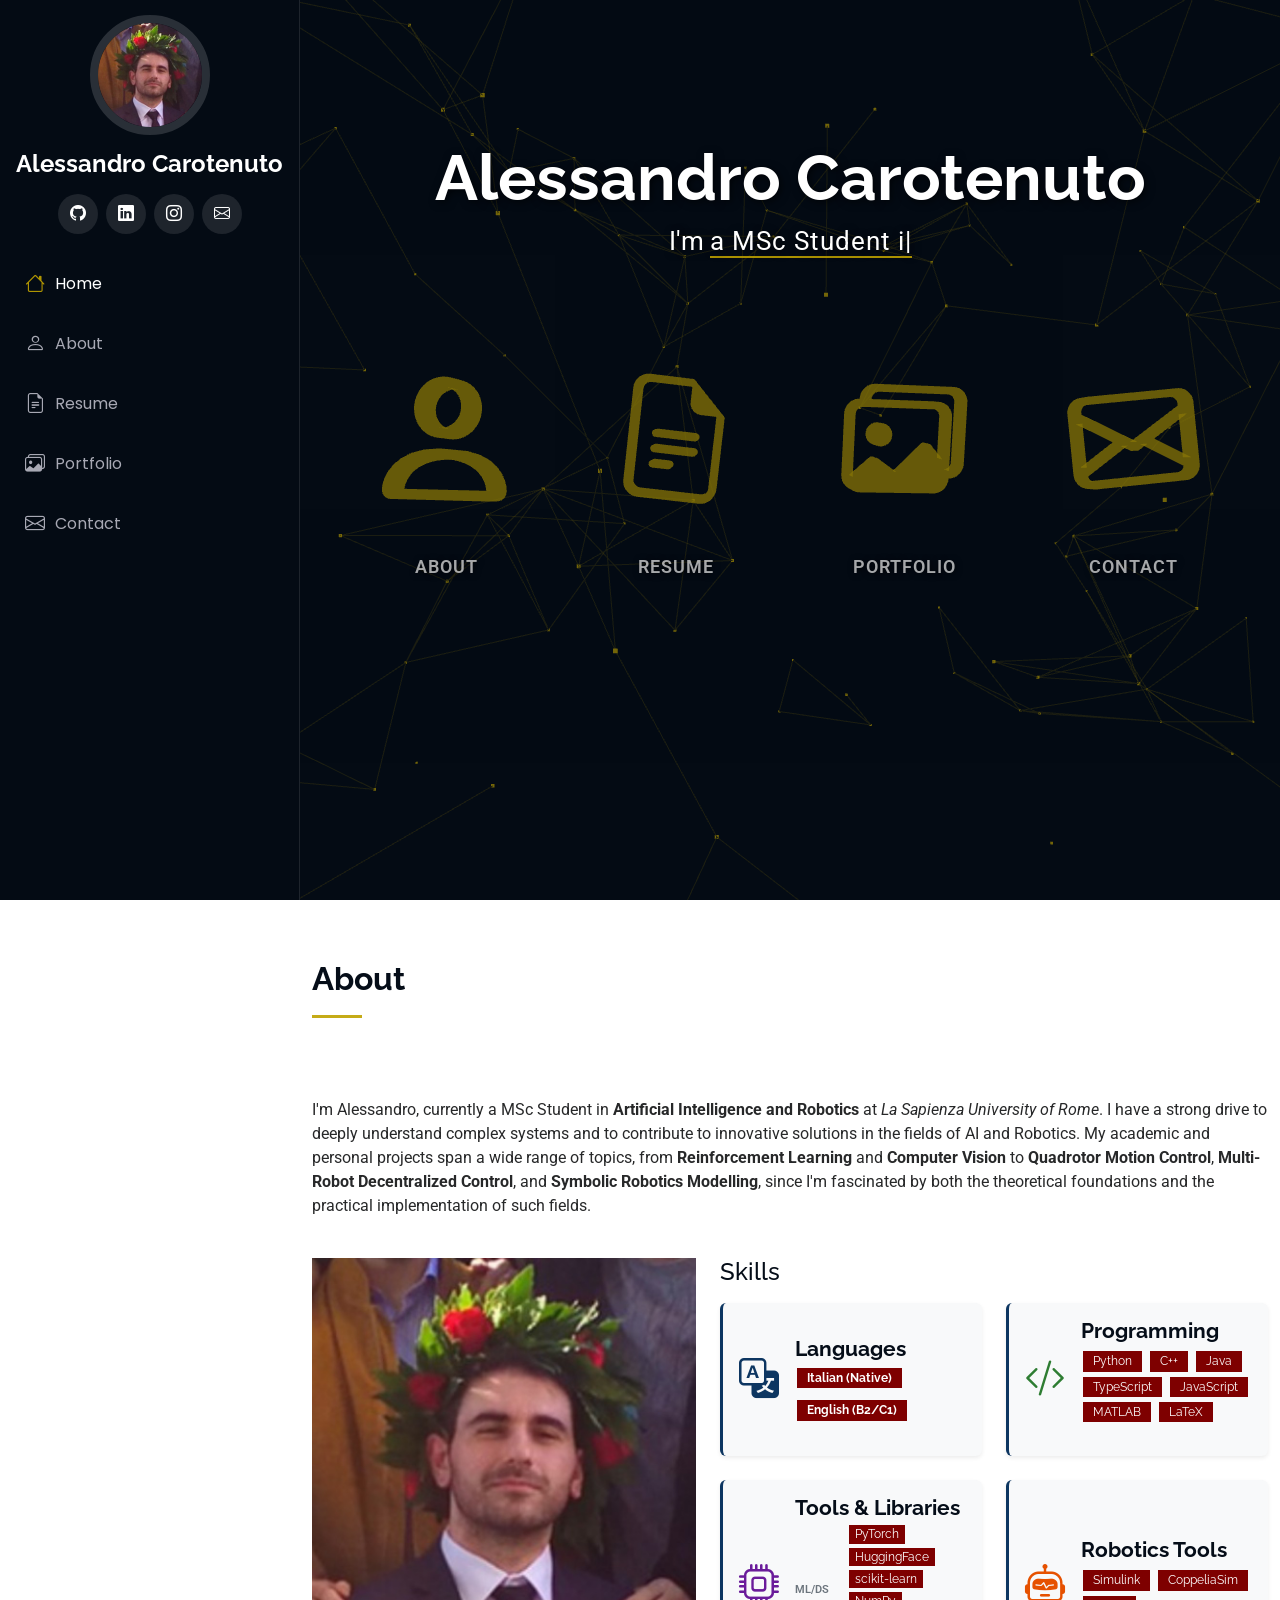
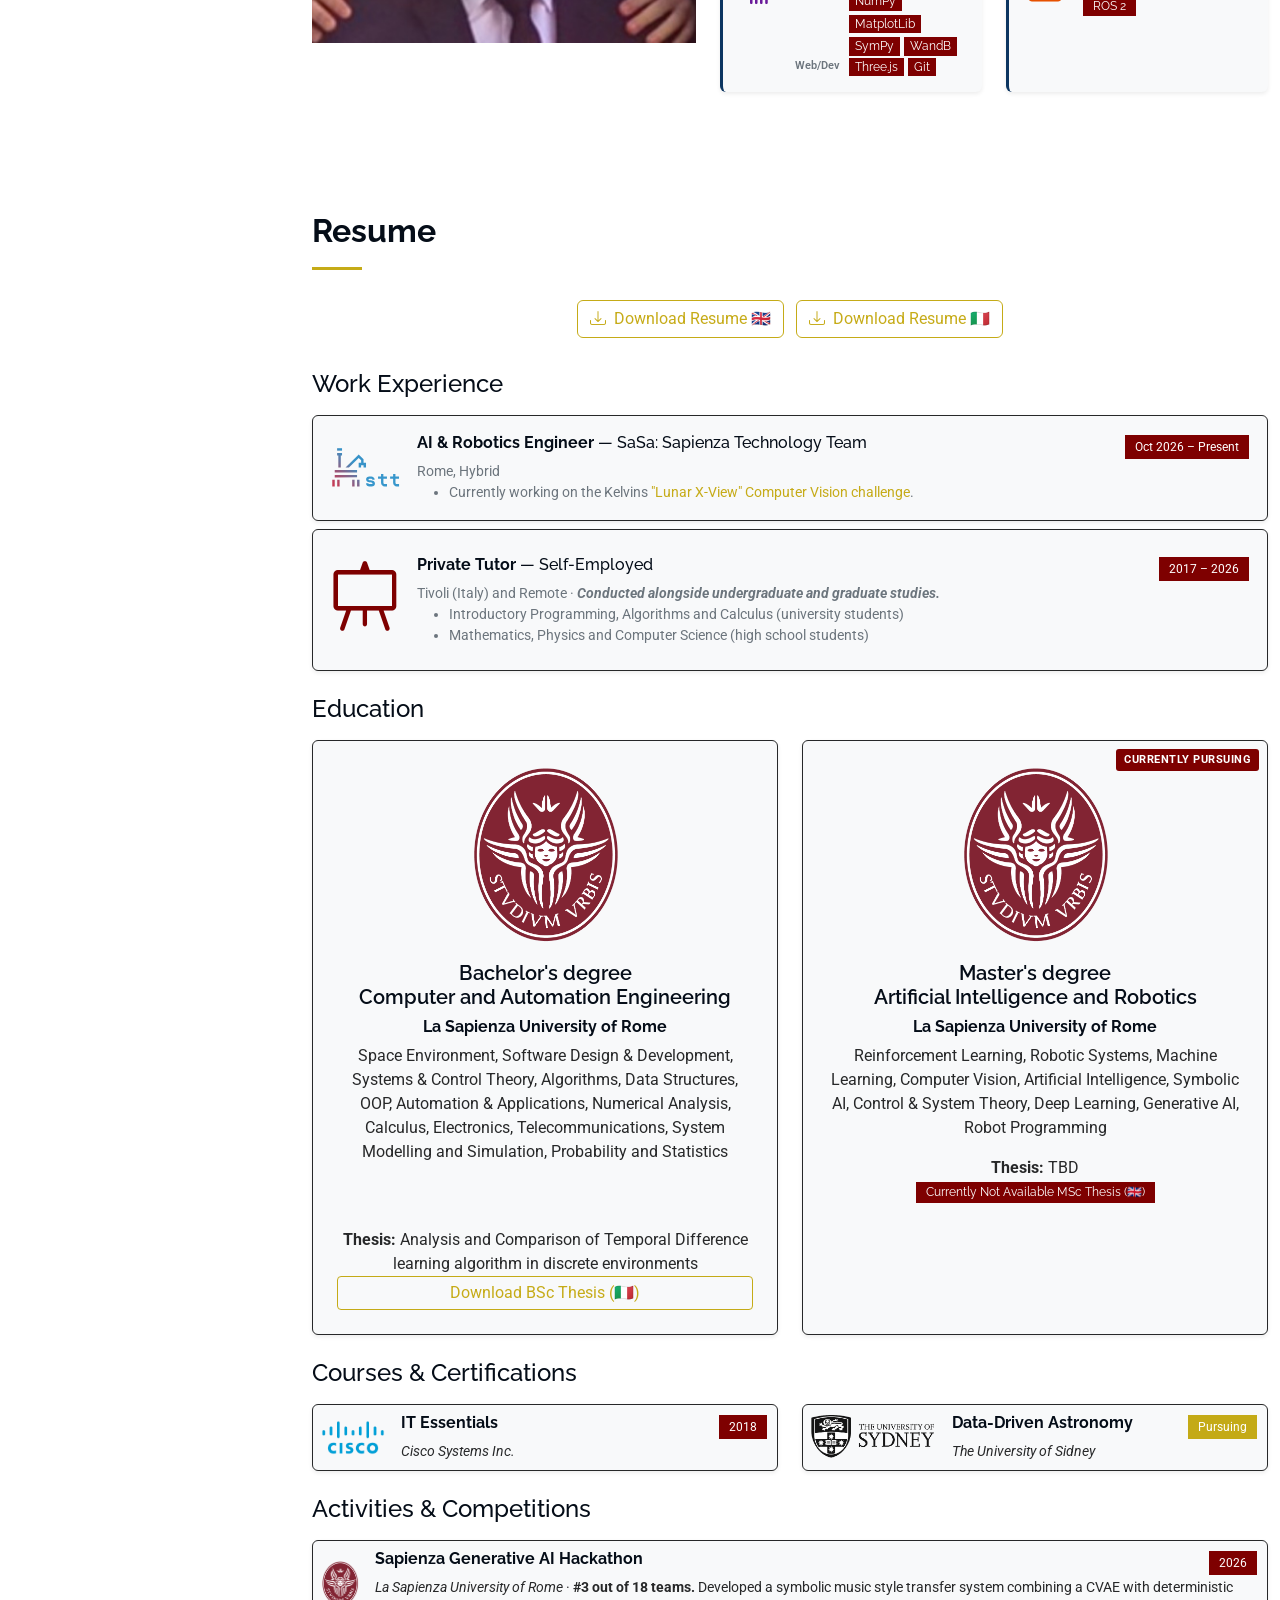
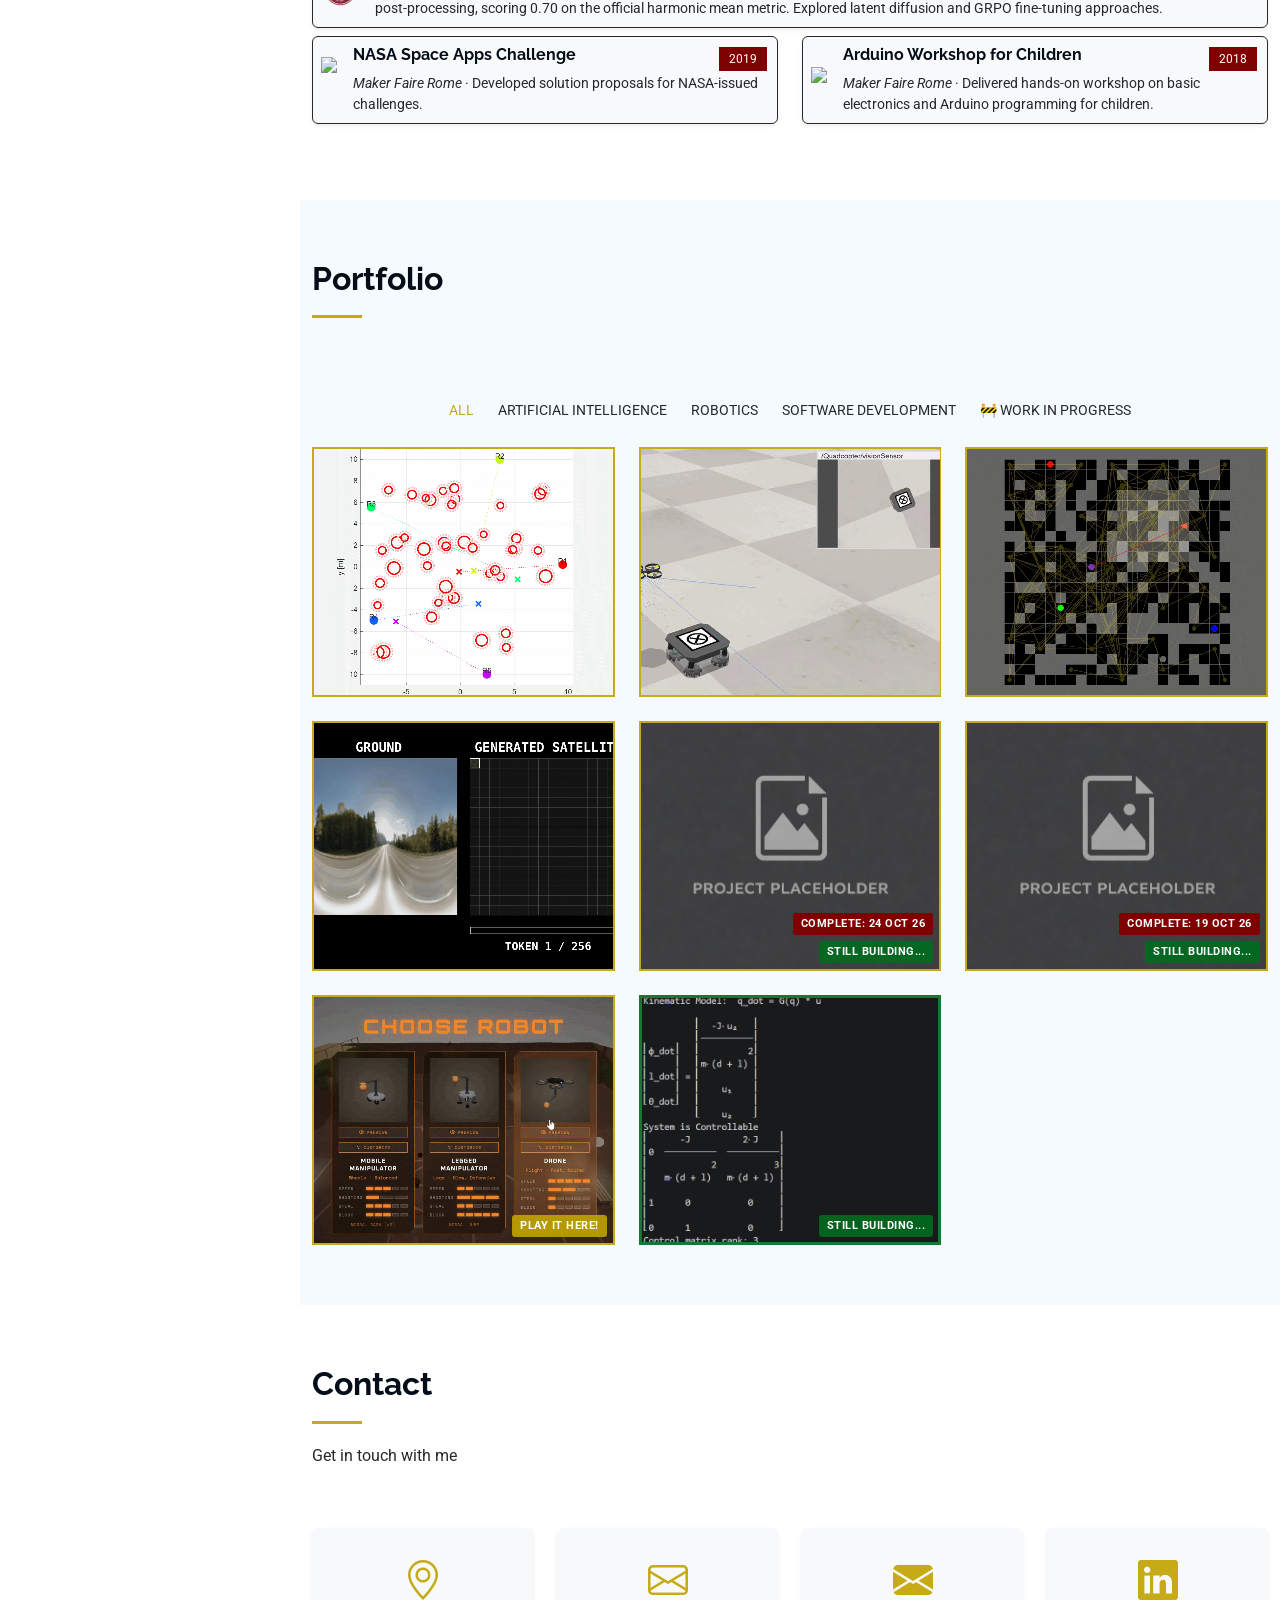
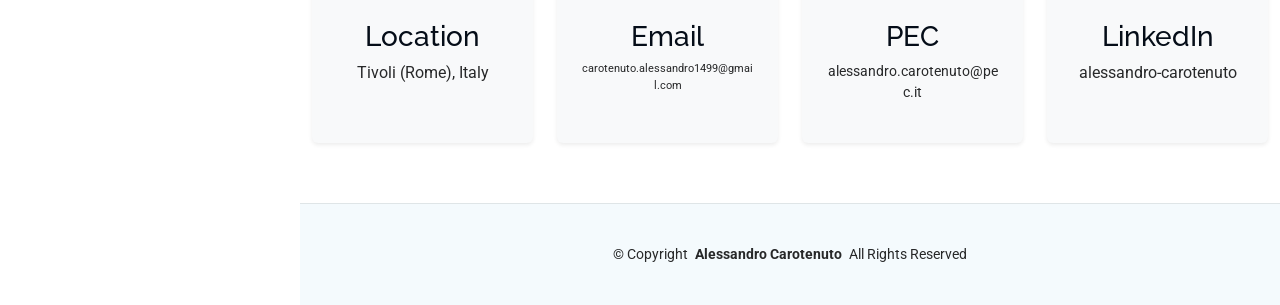
==== commit a97ad792: "Update CVs" ====
--- a/index.html
+++ b/index.html
@@ -202,11 +202,11 @@
         </div><!-- End Section Title -->
 
         <div class="container text-center mb-4" data-aos="fade-up" data-aos-delay="50">
-          <a href="assets/doc/Alessandro%20Carotenuto,%20Ago%202026%20(ENG%201pg).pdf" target="_blank" class="btn btn-outline-accent me-2 mb-2">
-            <i class="bi bi-download me-2"></i>Download 1 page Resume &#x1F1EC;&#x1F1E7;
+          <a href="assets/doc/CV%20eng%202pg.pdf" target="_blank" class="btn btn-outline-accent me-2 mb-2">
+            <i class="bi bi-download me-2"></i>Download Resume &#x1F1EC;&#x1F1E7;
           </a>
-          <a href="assets/doc/Alessandro%20Carotenuto,%20Ago%202026%20(IT%201pg).pdf" target="_blank" class="btn btn-outline-accent mb-2">
-            <i class="bi bi-download me-2"></i>Download 1 page Resume &#x1F1EE;&#x1F1F9;
+          <a href="assets/doc/CV%20ita%202pg.pdf" target="_blank" class="btn btn-outline-accent mb-2">
+            <i class="bi bi-download me-2"></i>Download Resume &#x1F1EE;&#x1F1F9;
           </a>
         </div>
 
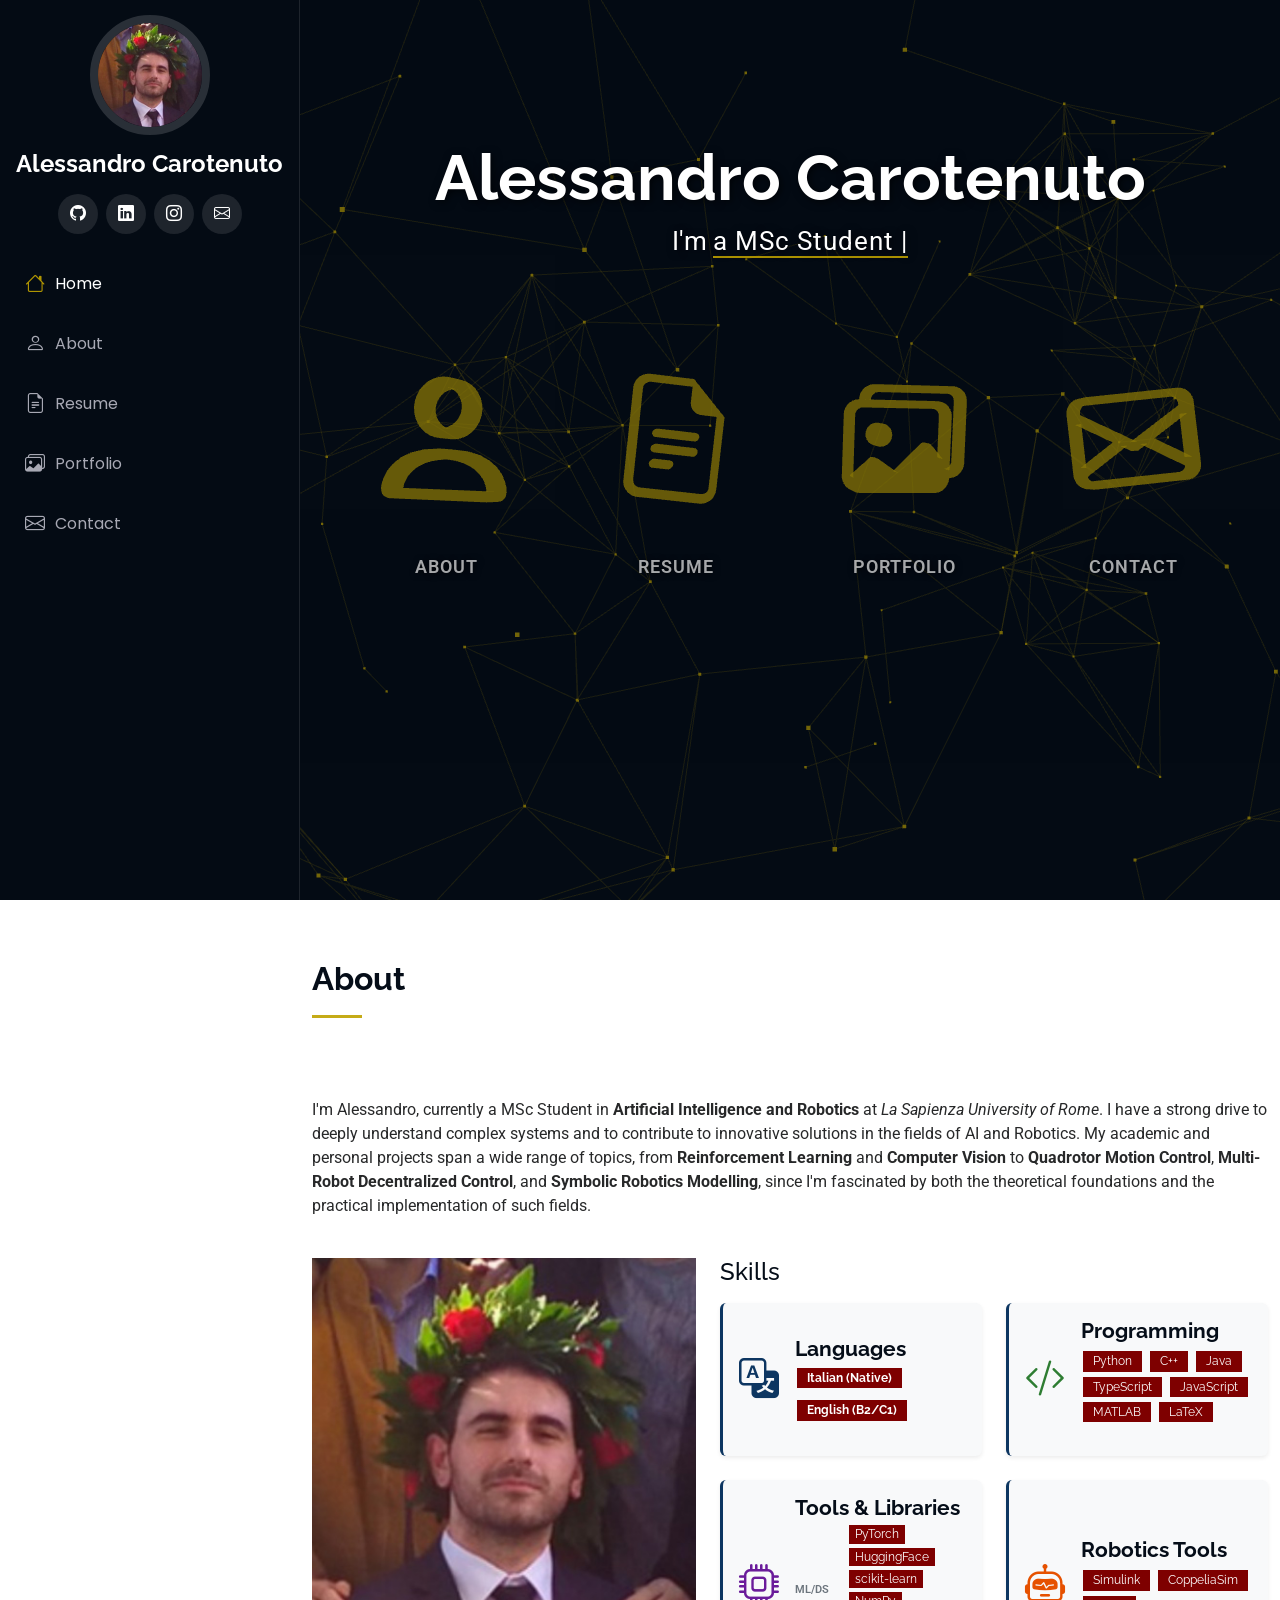
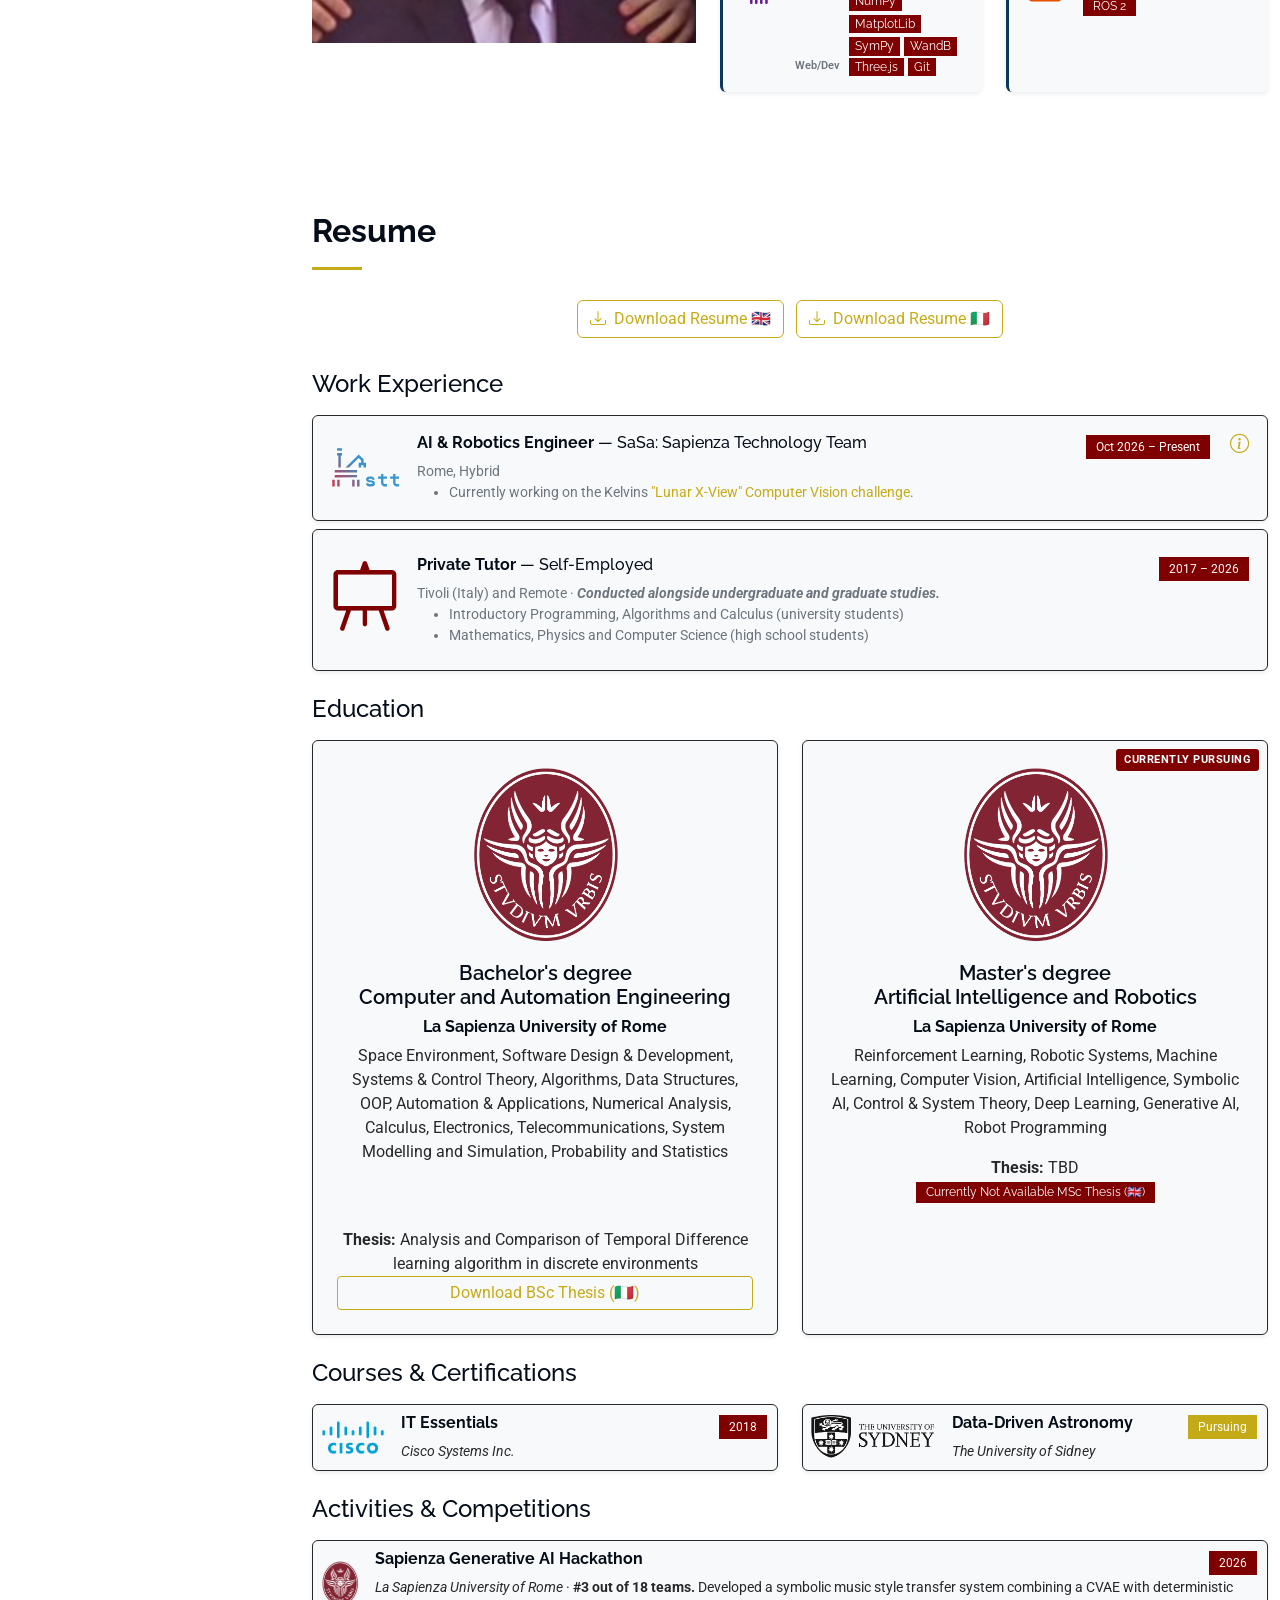
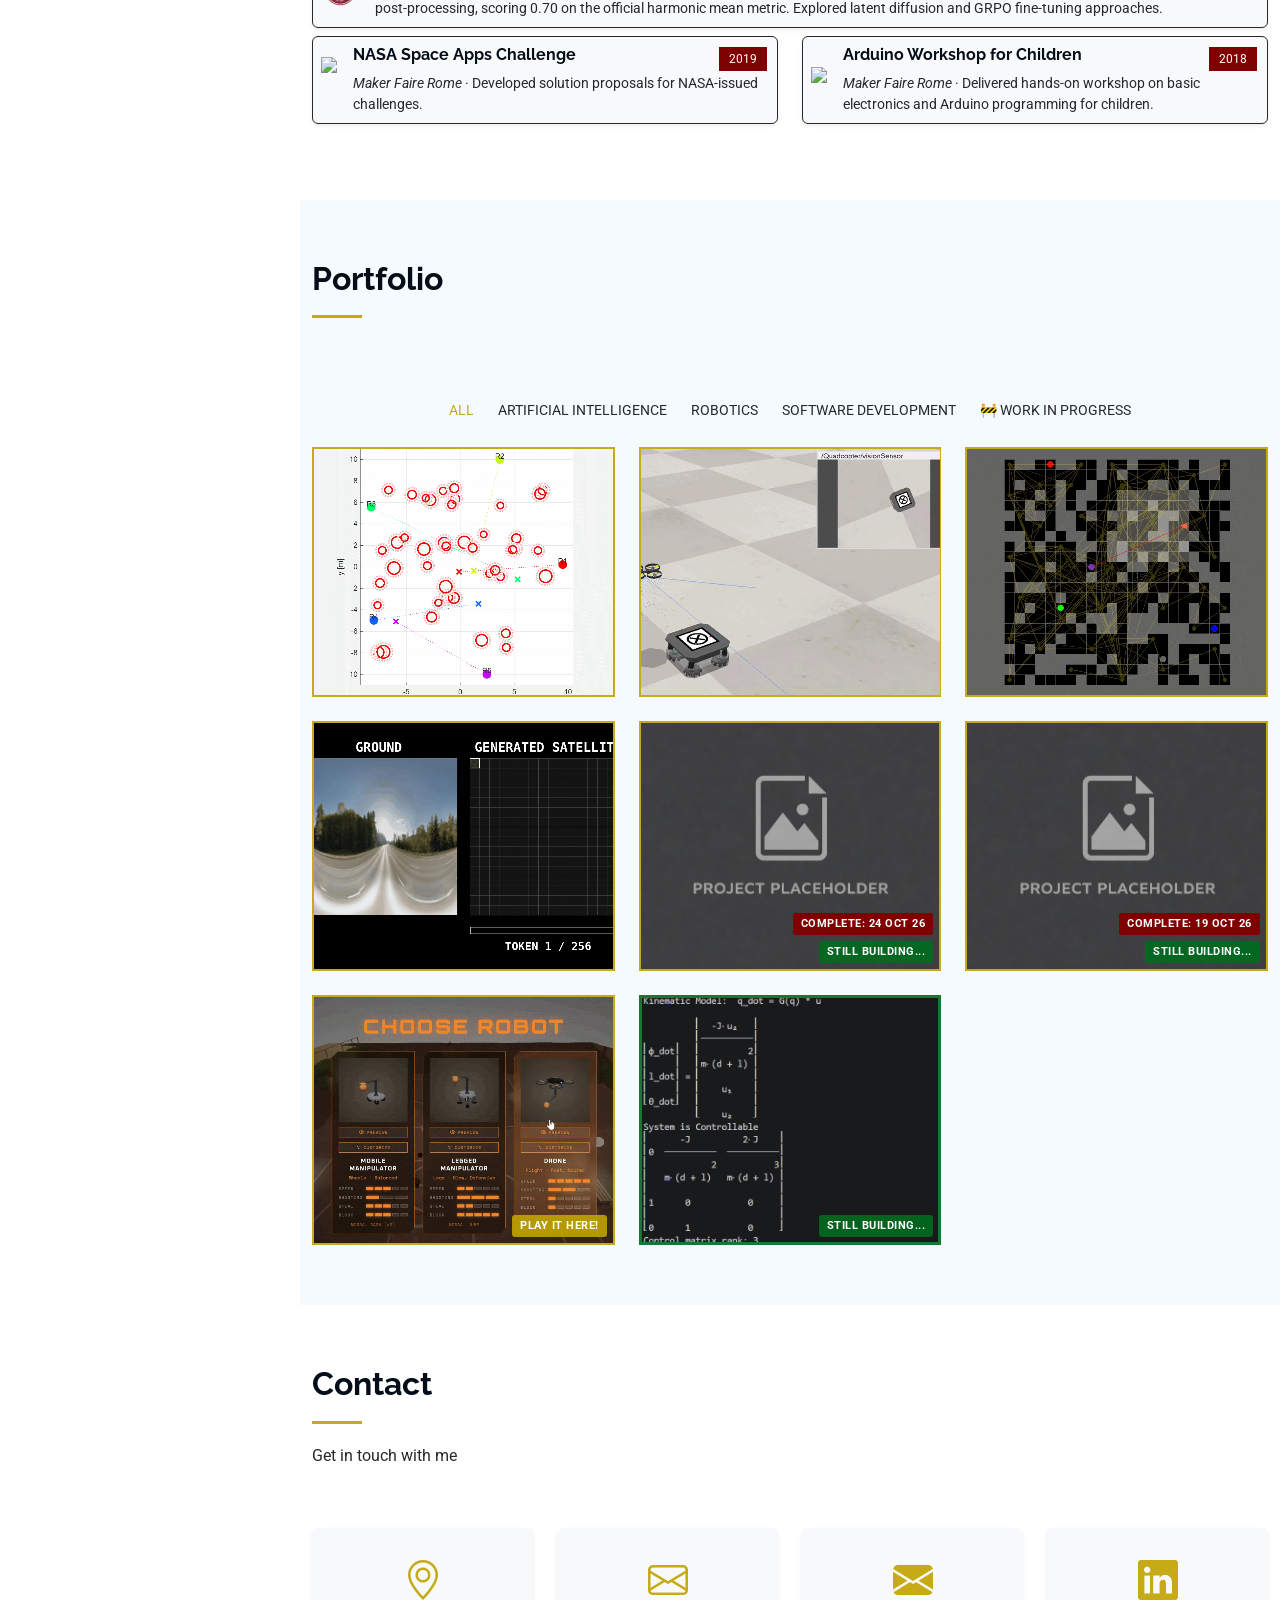
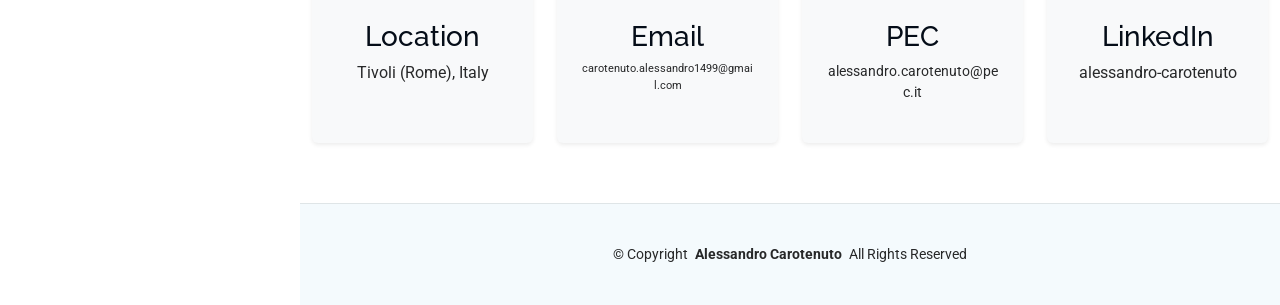
==== commit 648522bf: "Added Box for Sasa tech team" ====
--- a/index.html
+++ b/index.html
@@ -216,7 +216,7 @@
 
           <div class="row gy-2 mb-4">
             <div class="col-12">
-              <div class="d-flex align-items-center p-3 bg-light rounded shadow-sm gap-3 border-limit">
+              <div class="d-flex align-items-center p-3 bg-light rounded shadow-sm gap-3 border-limit resume-team-card" data-team-card>
                 <img src="assets/img/sasa-sapienza-technology-team.svg" alt="SaSa: Sapienza Technology Team logo" style="width: 72px; height: 72px; object-fit: contain; flex-shrink: 0;">
                 <div class="d-flex flex-column w-100">
                   <div class="d-flex justify-content-between align-items-start flex-wrap gap-1">
@@ -225,6 +225,18 @@
                   </div>
                   <p class="mb-0 small text-secondary">Rome, Hybrid</p>
                   <ul class="mb-0 small text-secondary"><li>Currently working on the Kelvins <a href="https://kelvins.esa.int/lunar-x-view/challenge/" target="_blank" rel="noopener noreferrer">&quot;Lunar X-View&quot; Computer Vision challenge</a>.</li></ul>
+                </div>
+                <button class="resume-team-info-toggle" type="button" aria-label="Show information about the Sapienza Technology Team" aria-expanded="false" aria-controls="sapienza-team-info">
+                  <i class="bi bi-info-circle" aria-hidden="true"></i>
+                </button>
+                <div class="resume-team-info" id="sapienza-team-info" role="region" aria-label="About the Sapienza Technology Team">
+                  <strong>About the SaSa: Sapienza Technology Team</strong>
+                  <div class="resume-team-info-intro">
+                    <img class="resume-team-info-image" src="assets/img/sapienza-team-rover.png" alt="A Sapienza Technology Team rover prototype on rocky terrain">
+                    <p>Founded in 2016, this <strong>interdisciplinary student team</strong> designs and builds <strong>rovers and drones</strong>, from hardware to software.</p>
+                  </div>
+                  <p class="mb-0">Since 2021, <strong>the team</strong> has competed in the European Rover Challenge, placing <strong>1st in Remote</strong> and <strong>6th in On-site</strong>.</p>
+                  <a href="https://www.sasa-aerospace.it/tech-team/" target="_blank" rel="noopener noreferrer">Visit the team website <i class="bi bi-box-arrow-up-right" aria-hidden="true"></i></a>
                 </div>
               </div>
             </div>
@@ -747,6 +759,25 @@
 
     <!-- Main JS File -->
     <script src="assets/js/main.js"></script>
+    <script>
+      document.querySelectorAll('[data-team-card]').forEach((card) => {
+        const toggle = card.querySelector('.resume-team-info-toggle');
+        const setPinned = (isPinned) => {
+          card.classList.toggle('is-pinned', isPinned);
+          toggle.setAttribute('aria-expanded', String(isPinned));
+          toggle.setAttribute('aria-label', `${isPinned ? 'Hide' : 'Show'} information about the Sapienza Technology Team`);
+        };
+
+        card.addEventListener('click', (event) => {
+          if (event.target.closest('a')) return;
+          setPinned(!card.classList.contains('is-pinned'));
+        });
+
+        document.addEventListener('click', (event) => {
+          if (!card.contains(event.target)) setPinned(false);
+        });
+      });
+    </script>
 
     <!-- Hero Three.js scene (ES module, needs SVGLoader for the nav icons) -->
     <script type="importmap">
--- a/assets/css/main.css
+++ b/assets/css/main.css
@@ -863,6 +863,96 @@
   transition: 0.2s;
 }
 
+.resume-team-card {
+  position: relative;
+  z-index: 1;
+}
+
+.resume-team-card:hover,
+.resume-team-card:focus-within,
+.resume-team-card.is-pinned {
+  z-index: 5;
+}
+
+.resume-team-info-toggle {
+  align-self: flex-start;
+  flex: 0 0 auto;
+  border: 0;
+  padding: 2px;
+  background: transparent;
+  color: var(--accent-color);
+  font-size: 1.2rem;
+  line-height: 1;
+  cursor: pointer;
+}
+
+.resume-team-info-toggle:focus-visible {
+  outline: 2px solid var(--accent-color);
+  outline-offset: 3px;
+  border-radius: 50%;
+}
+
+.resume-team-info {
+  position: absolute;
+  top: calc(100% + 8px);
+  right: 0;
+  width: min(420px, 100%);
+  padding: 16px 18px;
+  border: 1px solid color-mix(in srgb, var(--accent-color), transparent 45%);
+  border-radius: 8px;
+  background: var(--surface-color, #fff);
+  box-shadow: 0 10px 28px rgba(0, 0, 0, 0.16);
+  color: var(--default-color);
+  font-size: 0.9rem;
+  line-height: 1.5;
+  opacity: 0;
+  visibility: hidden;
+  transform: translateY(-4px);
+  transition: opacity 0.18s ease, transform 0.18s ease, visibility 0.18s;
+}
+
+.resume-team-info p {
+  margin: 6px 0;
+}
+
+.resume-team-info-intro {
+  display: grid;
+  grid-template-columns: 120px minmax(0, 1fr);
+  align-items: center;
+  gap: 12px;
+  margin: 8px 0;
+}
+
+.resume-team-info-image {
+  display: block;
+  width: 120px;
+  max-width: 100%;
+  height: auto;
+  border-radius: 5px;
+}
+
+.resume-team-info a {
+  display: inline-block;
+  margin-top: 8px;
+  color: var(--accent-color);
+  font-weight: 600;
+}
+
+.resume-team-card:hover .resume-team-info,
+.resume-team-card:focus-within .resume-team-info,
+.resume-team-card.is-pinned .resume-team-info {
+  opacity: 1;
+  visibility: visible;
+  transform: translateY(0);
+}
+
+@media (max-width: 575px) {
+  .resume-team-info {
+    right: -1px;
+    width: calc(100% + 2px);
+  }
+}
+
 
 
 
@@ -1664,4 +1754,4 @@
 --------------------------------------------------------------*/
 .starter-section {
   /* Add your styles here */
-}+}
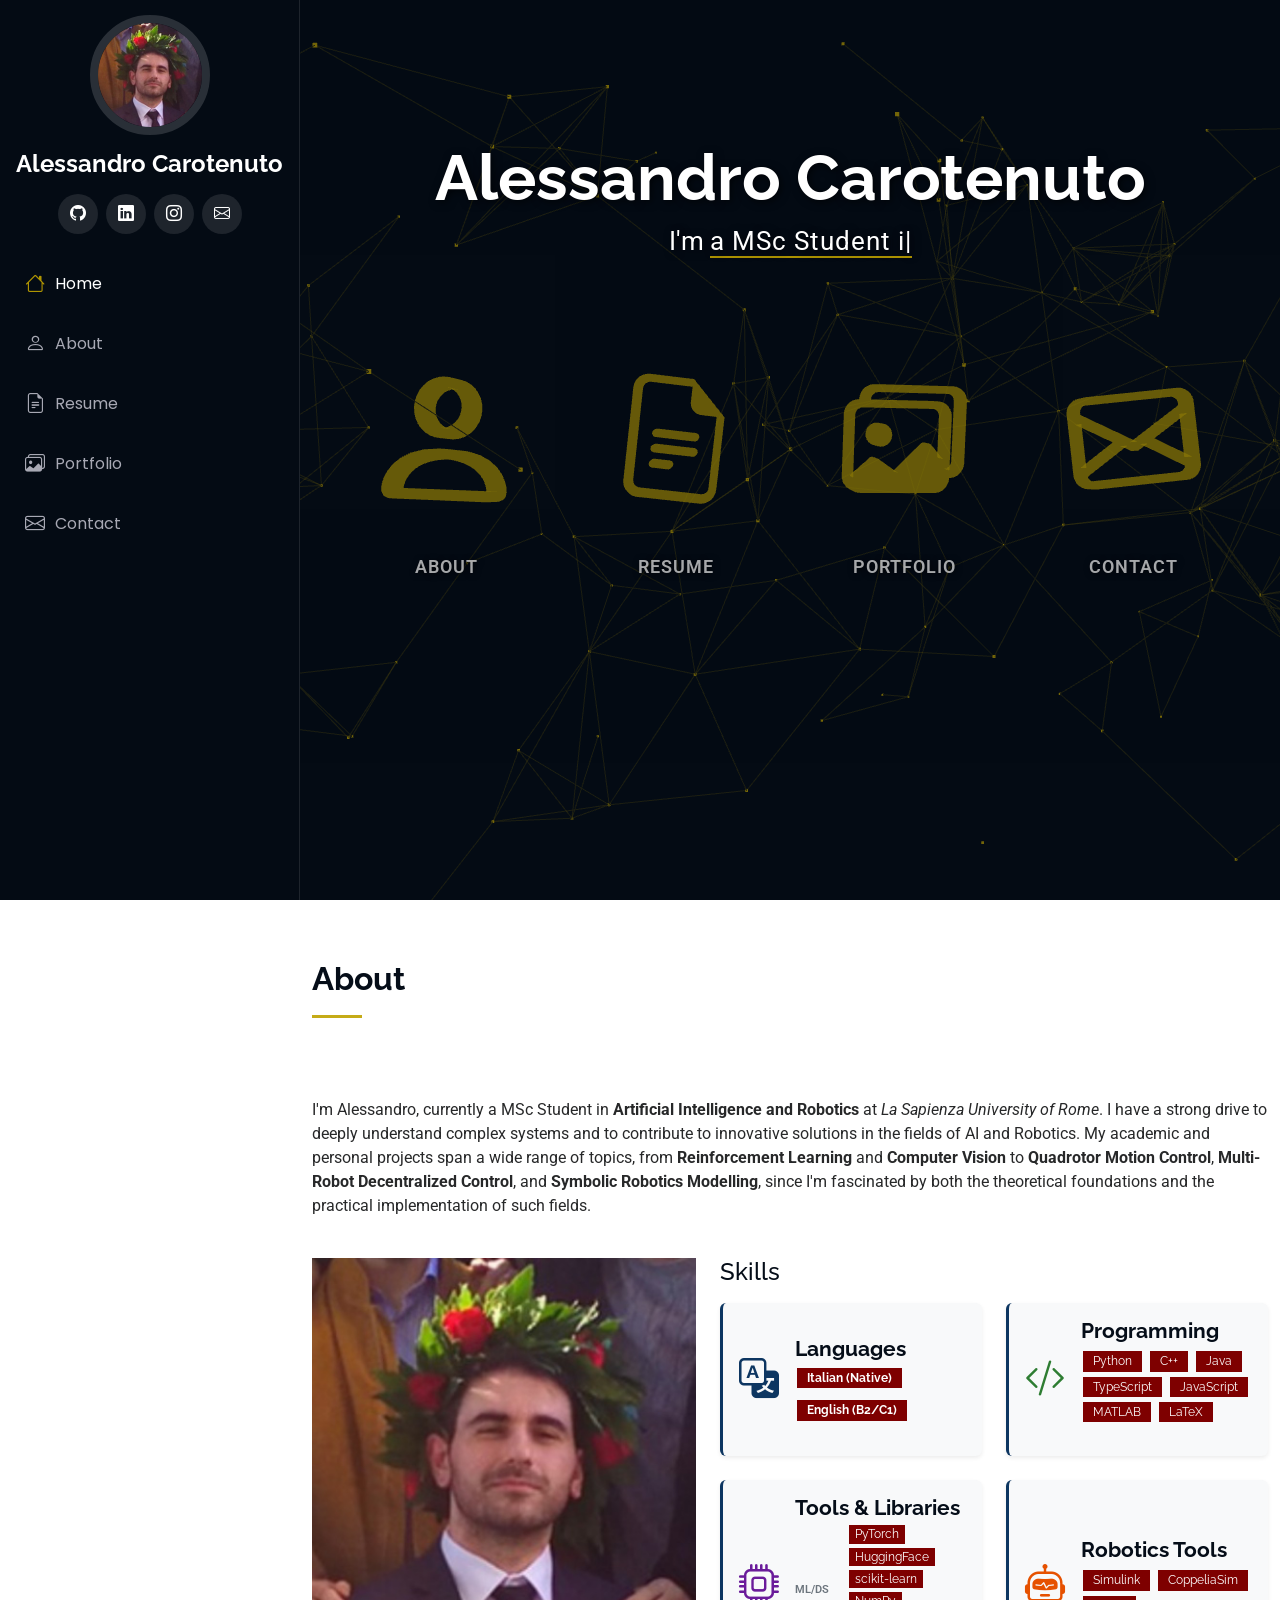
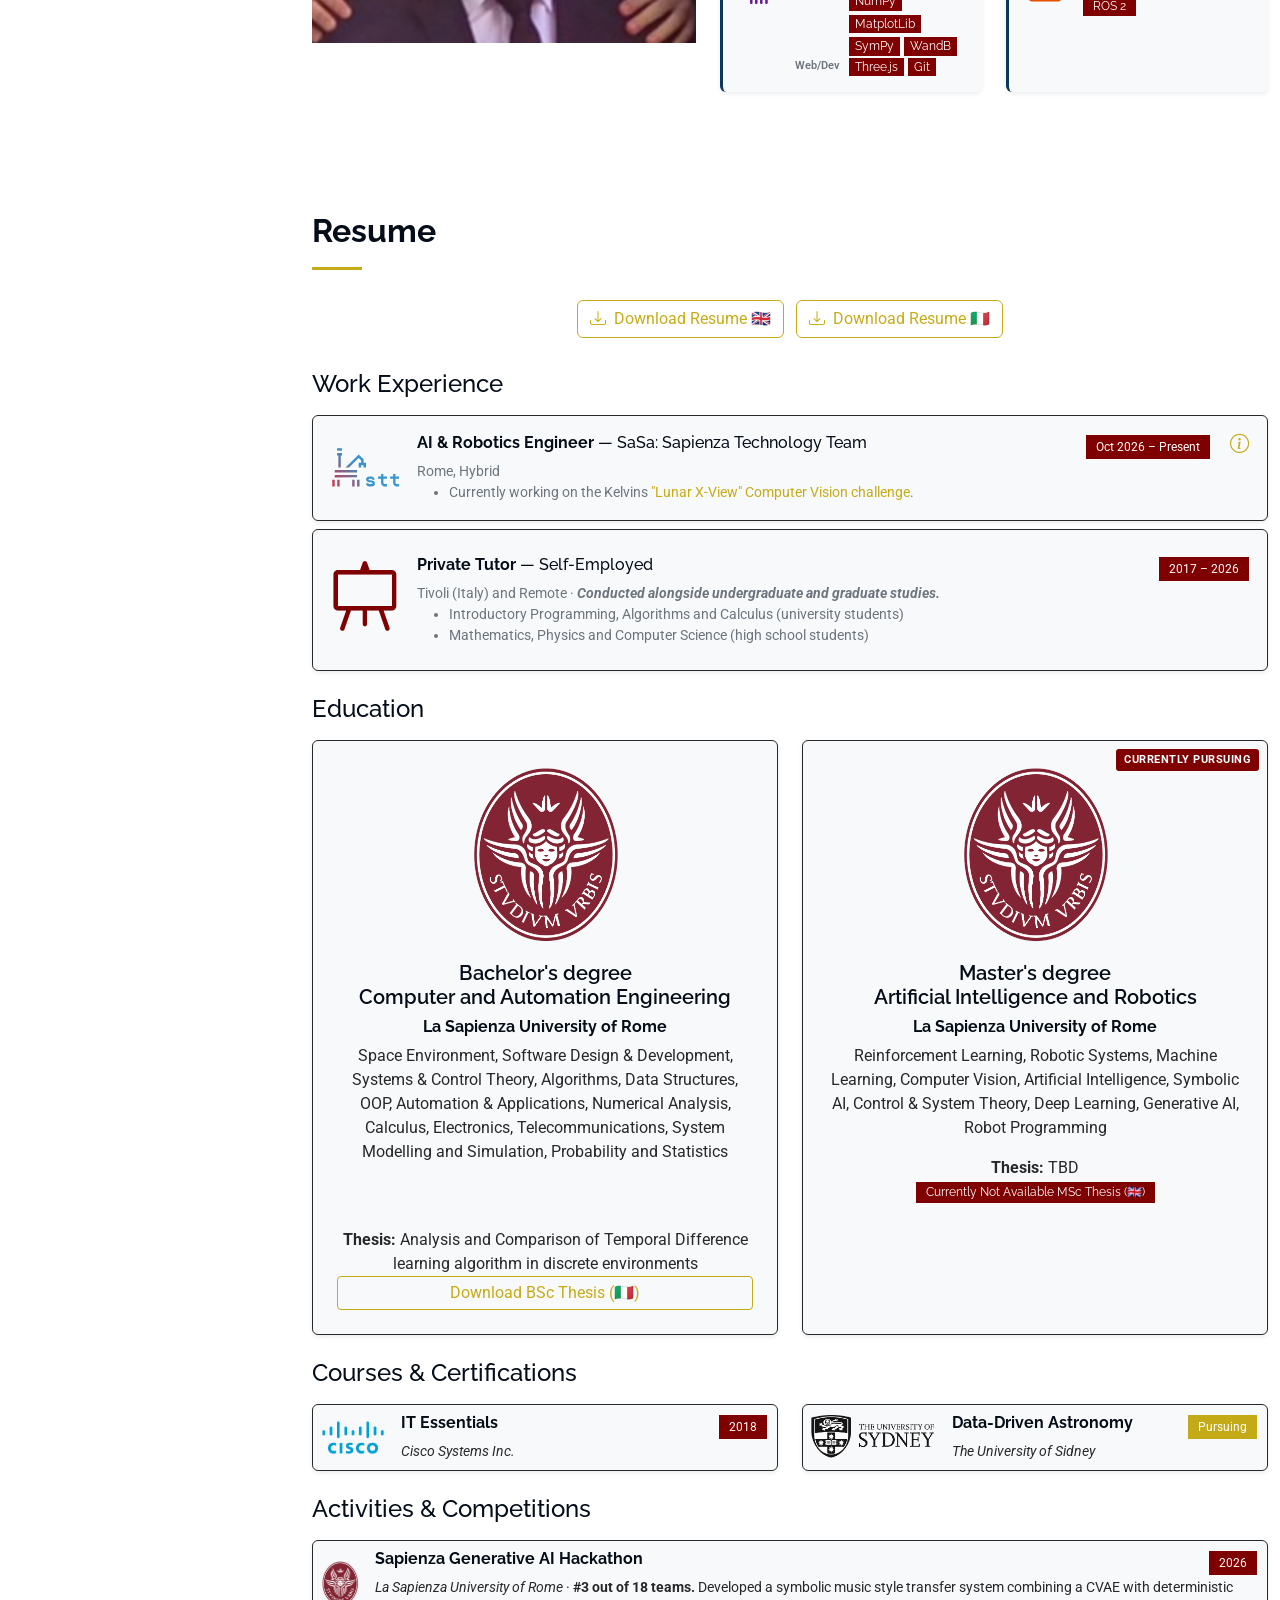
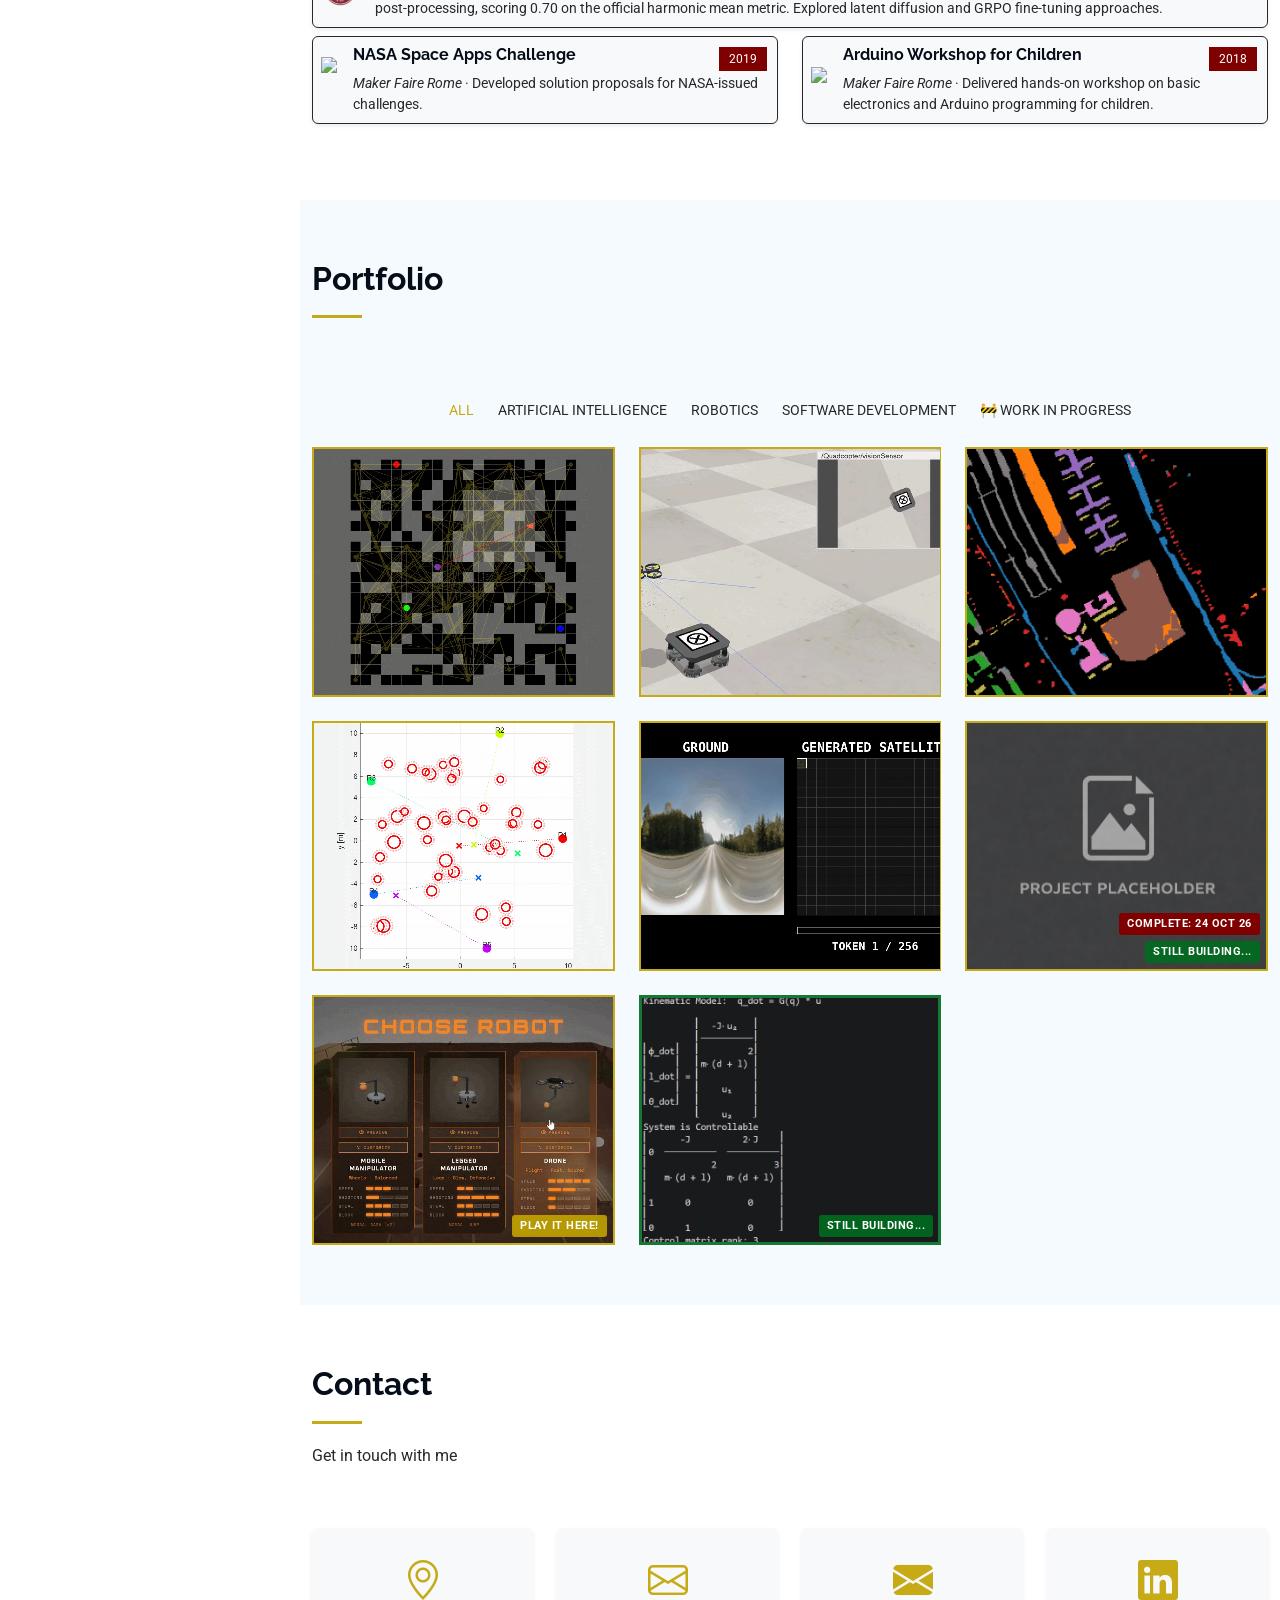
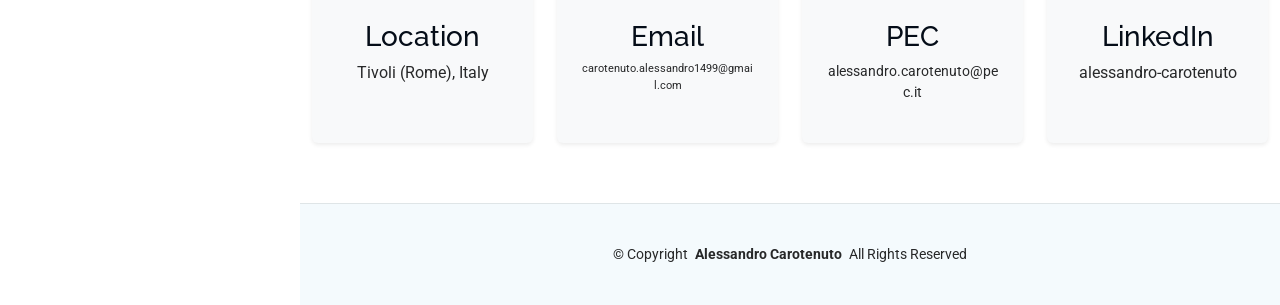
==== commit dc321a1e: "HYperspectral Update" ====
--- a/index.html
+++ b/index.html
@@ -1,4 +1,4 @@
-﻿  <!DOCTYPE html>
+  <!DOCTYPE html>
   <html lang="en">
 
   <head>
@@ -458,6 +458,48 @@
 
             <div class="row gy-4 isotope-container" data-aos="fade-up" data-aos-delay="200">
 
+              <div class="col-lg-4 col-md-6 portfolio-item isotope-item filter-AI">
+                <div class="portfolio-content h-100">
+                  <video class="img-fluid" autoplay loop muted playsinline>
+                    <source src="assets/img/portfolio/reinforce.webm" type="video/webm">
+                    <source src="assets/img/portfolio/reinforce.mp4" type="video/mp4">
+                  </video>
+                  <div class="portfolio-info">
+                    <h4>Reinforcement Learning</h4><h4>Unsupervised Learning</h4>
+                    <p>Hierarchical RL with Learned World Graph for Navigation</p>
+                    <a href="portfolio pages/worldgraphrl.html" title="More Details" class="details-link"><i class="bi bi-card-list"></i></a>
+                    <a href="https://git.new/WGHRLex" title="Github" class="github-link"><i class="bi bi-github"></i></a>
+                  </div>
+                </div>
+              </div><!-- End Portfolio Item -->
+
+              <div class="col-lg-4 col-md-6 portfolio-item isotope-item filter-ROBO">
+                <div class="portfolio-content h-100">
+                  <video class="img-fluid" autoplay loop muted playsinline>
+                    <source src="assets/img/portfolio/quadrotor.webm" type="video/webm">
+                    <source src="assets/img/portfolio/quadrotor.mp4" type="video/mp4">
+                  </video>
+                  <div class="portfolio-info">
+                    <h4>Quadrotor Control</h4><h4>Computer Vision</h4>
+                    <p>Autonomous Quadrotor Vision-Based <br> Tracking & Landing</p>
+                    <a href="portfolio pages/quadlanding.html" title="More Details" class="details-link"><i class="bi bi-card-list"></i></a>
+                    <a href="https://git.new/quadland" title="Github" class="github-link"><i class="bi bi-github"></i></a>
+                  </div>
+                </div>
+              </div><!-- End Portfolio Item -->
+
+              <div class="col-lg-4 col-md-6 portfolio-item isotope-item filter-WIP filter-AI">
+                <div class="portfolio-content h-100">
+                  <img src="assets/img/portfolio/hyperspectral-fullband-cover.gif" class="img-fluid" alt="Zoomed Full-band CTA-Net classification map on Pavia University">
+                  <div class="portfolio-info">
+                    <h4>Hyperspectral Imaging</h4><h4>Neural Networks</h4>
+                    <p>Few-Samples Hyperspectral Image Classification and Adaptive Band Selection</p>
+                    <a href="portfolio pages/hyperspectralclassification.html" title="More Details" class="details-link"><i class="bi bi-card-list"></i></a>
+                    <a href="https://github.com/Alessandro-Carotenuto/Hyperspectral-Neural-Networks-Project" title="GitHub" class="github-link"><i class="bi bi-github"></i></a>
+                  </div>
+                </div>
+              </div><!-- End Portfolio Item -->
+
               <div class="col-lg-4 col-md-6 portfolio-item isotope-item filter-ROBO">
                 <div class="portfolio-content h-100">
                   <video class="img-fluid" autoplay loop muted playsinline>
@@ -473,36 +515,6 @@
                 </div>
               </div><!-- End Portfolio Item -->
 
-              <div class="col-lg-4 col-md-6 portfolio-item isotope-item filter-ROBO">
-                <div class="portfolio-content h-100">
-                  <video class="img-fluid" autoplay loop muted playsinline>
-                    <source src="assets/img/portfolio/quadrotor.webm" type="video/webm">
-                    <source src="assets/img/portfolio/quadrotor.mp4" type="video/mp4">
-                  </video>
-                  <div class="portfolio-info">
-                    <h4>Quadrotor Control</h4><h4>Computer Vision</h4>
-                    <p>Autonomous Quadrotor Vision-Based <br> Tracking & Landing</p>
-                    <a href="portfolio pages/quadlanding.html" title="More Details" class="details-link"><i class="bi bi-card-list"></i></a>
-                    <a href="https://git.new/quadland" title="Github" class="github-link"><i class="bi bi-github"></i></a>
-                  </div>
-                </div>
-              </div><!-- End Portfolio Item -->
-
-              <div class="col-lg-4 col-md-6 portfolio-item isotope-item filter-AI">
-                <div class="portfolio-content h-100">
-                  <video class="img-fluid" autoplay loop muted playsinline>
-                    <source src="assets/img/portfolio/reinforce.webm" type="video/webm">
-                    <source src="assets/img/portfolio/reinforce.mp4" type="video/mp4">
-                  </video>
-                  <div class="portfolio-info">
-                    <h4>Reinforcement Learning</h4><h4>Unsupervised Learning</h4>
-                    <p>Hierarchical RL with Learned World Graph for Navigation</p>
-                    <a href="portfolio pages/worldgraphrl.html" title="More Details" class="details-link"><i class="bi bi-card-list"></i></a>
-                    <a href="https://git.new/WGHRLex" title="Github" class="github-link"><i class="bi bi-github"></i></a>
-                  </div>
-                </div>
-              </div><!-- End Portfolio Item -->
-
               <div class="col-lg-4 col-md-6 portfolio-item isotope-item filter-AI">
                 <div class="portfolio-content h-100">
                   <video class="fit-height" autoplay loop muted playsinline>
@@ -528,20 +540,6 @@
                     <p>Inverse Kinematics for an RRP Robot Arm</p>
                     <a href="portfolio pages/inversekinematicsrp.html" title="More Details" class="details-link"><i class="bi bi-card-list"></i></a>
                     <a href="https://github.com/Alessandro-Carotenuto/InverseKinematicsRP" title="GitHub" class="github-link"><i class="bi bi-github"></i></a>
-                  </div>
-                </div>
-              </div><!-- End Portfolio Item -->
-
-              <div class="col-lg-4 col-md-6 portfolio-item isotope-item filter-WIP filter-AI">
-                <div class="portfolio-content h-100">
-                  <img src="assets/img/portfolio/placeholder.png" class="img-fluid" alt="Hyperspectral Neural Networks project image placeholder">
-                  <span class="wip-tag">Still Building...</span>
-                  <span class="complete-tag">Complete: 19 OCT 26</span>
-                  <div class="portfolio-info">
-                    <h4>Hyperspectral Imaging</h4><h4>Neural Networks</h4>
-                    <p>Few-Shot Hyperspectral Image Classification</p>
-                    <a href="portfolio pages/hyperspectralclassification.html" title="More Details" class="details-link"><i class="bi bi-card-list"></i></a>
-                    <a href="https://github.com/Alessandro-Carotenuto/Hyperspectral-Neural-Networks-Project" title="GitHub" class="github-link"><i class="bi bi-github"></i></a>
                   </div>
                 </div>
               </div><!-- End Portfolio Item -->
